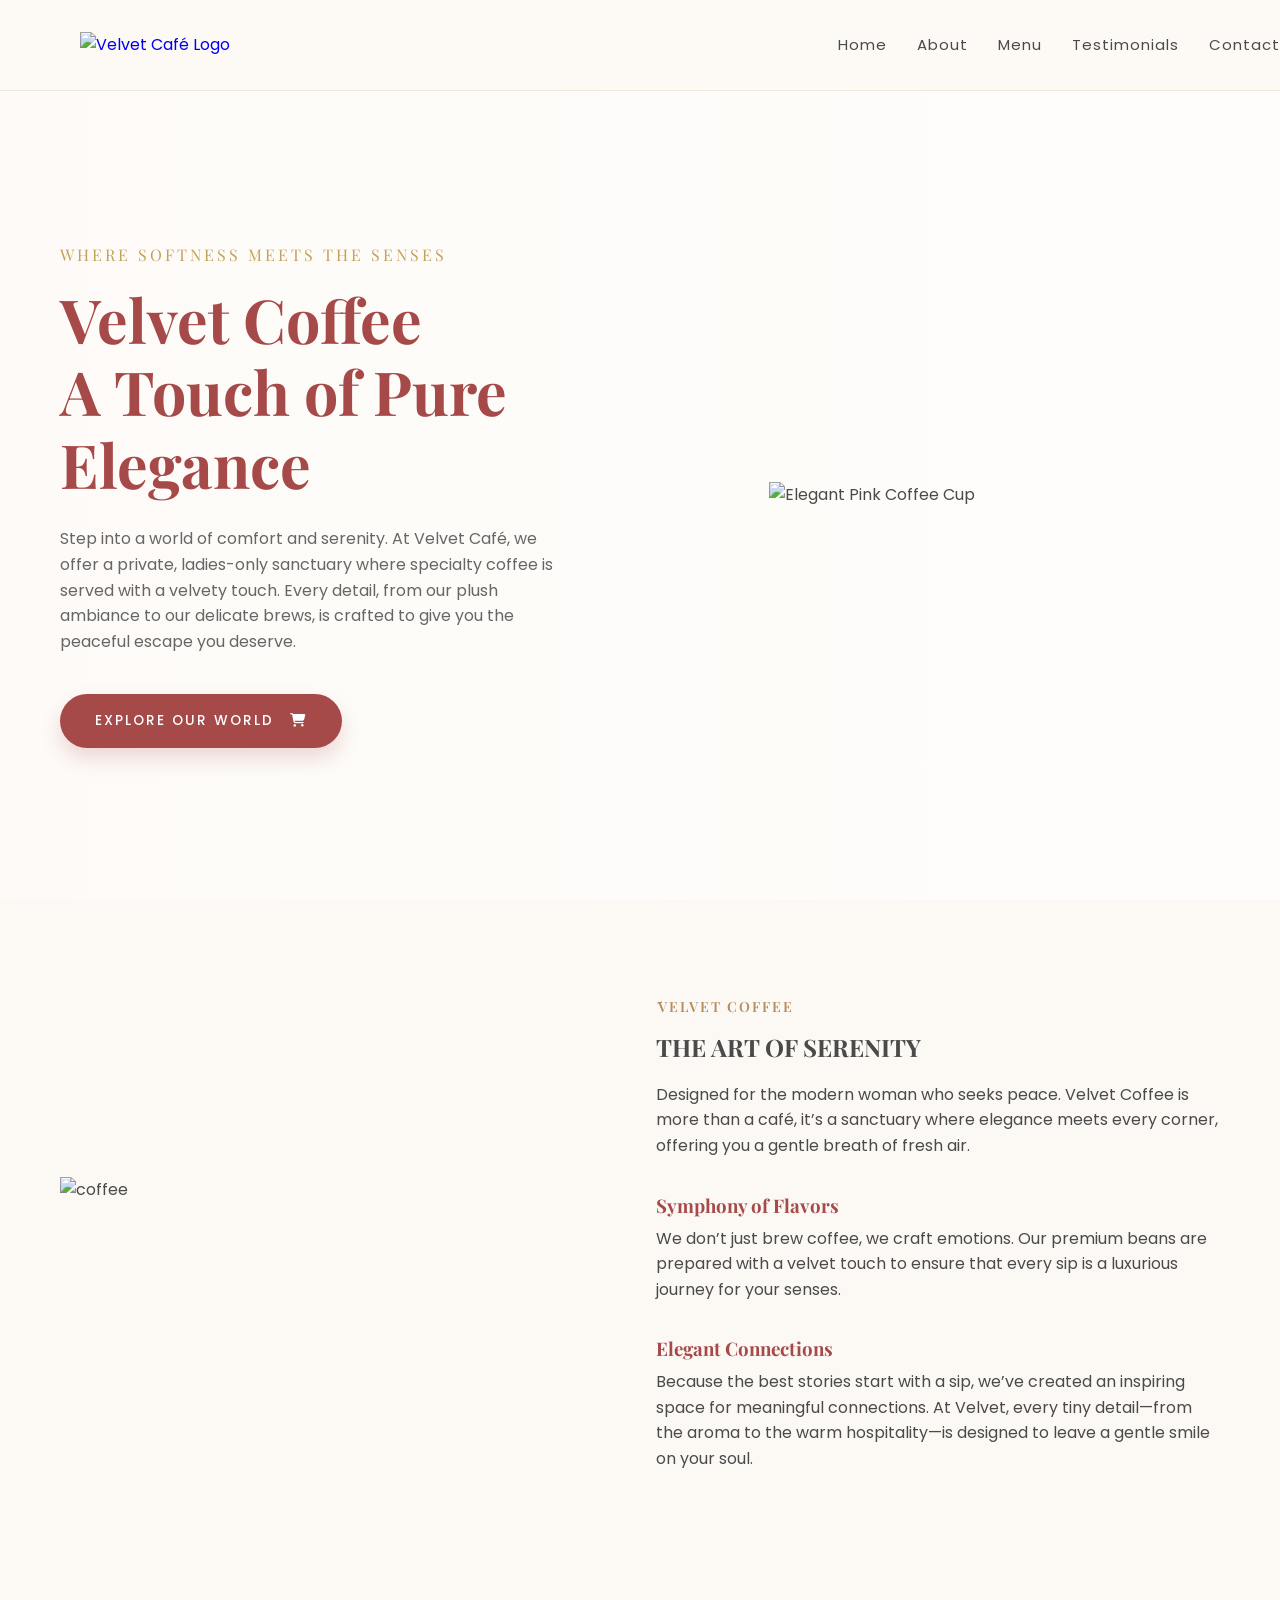
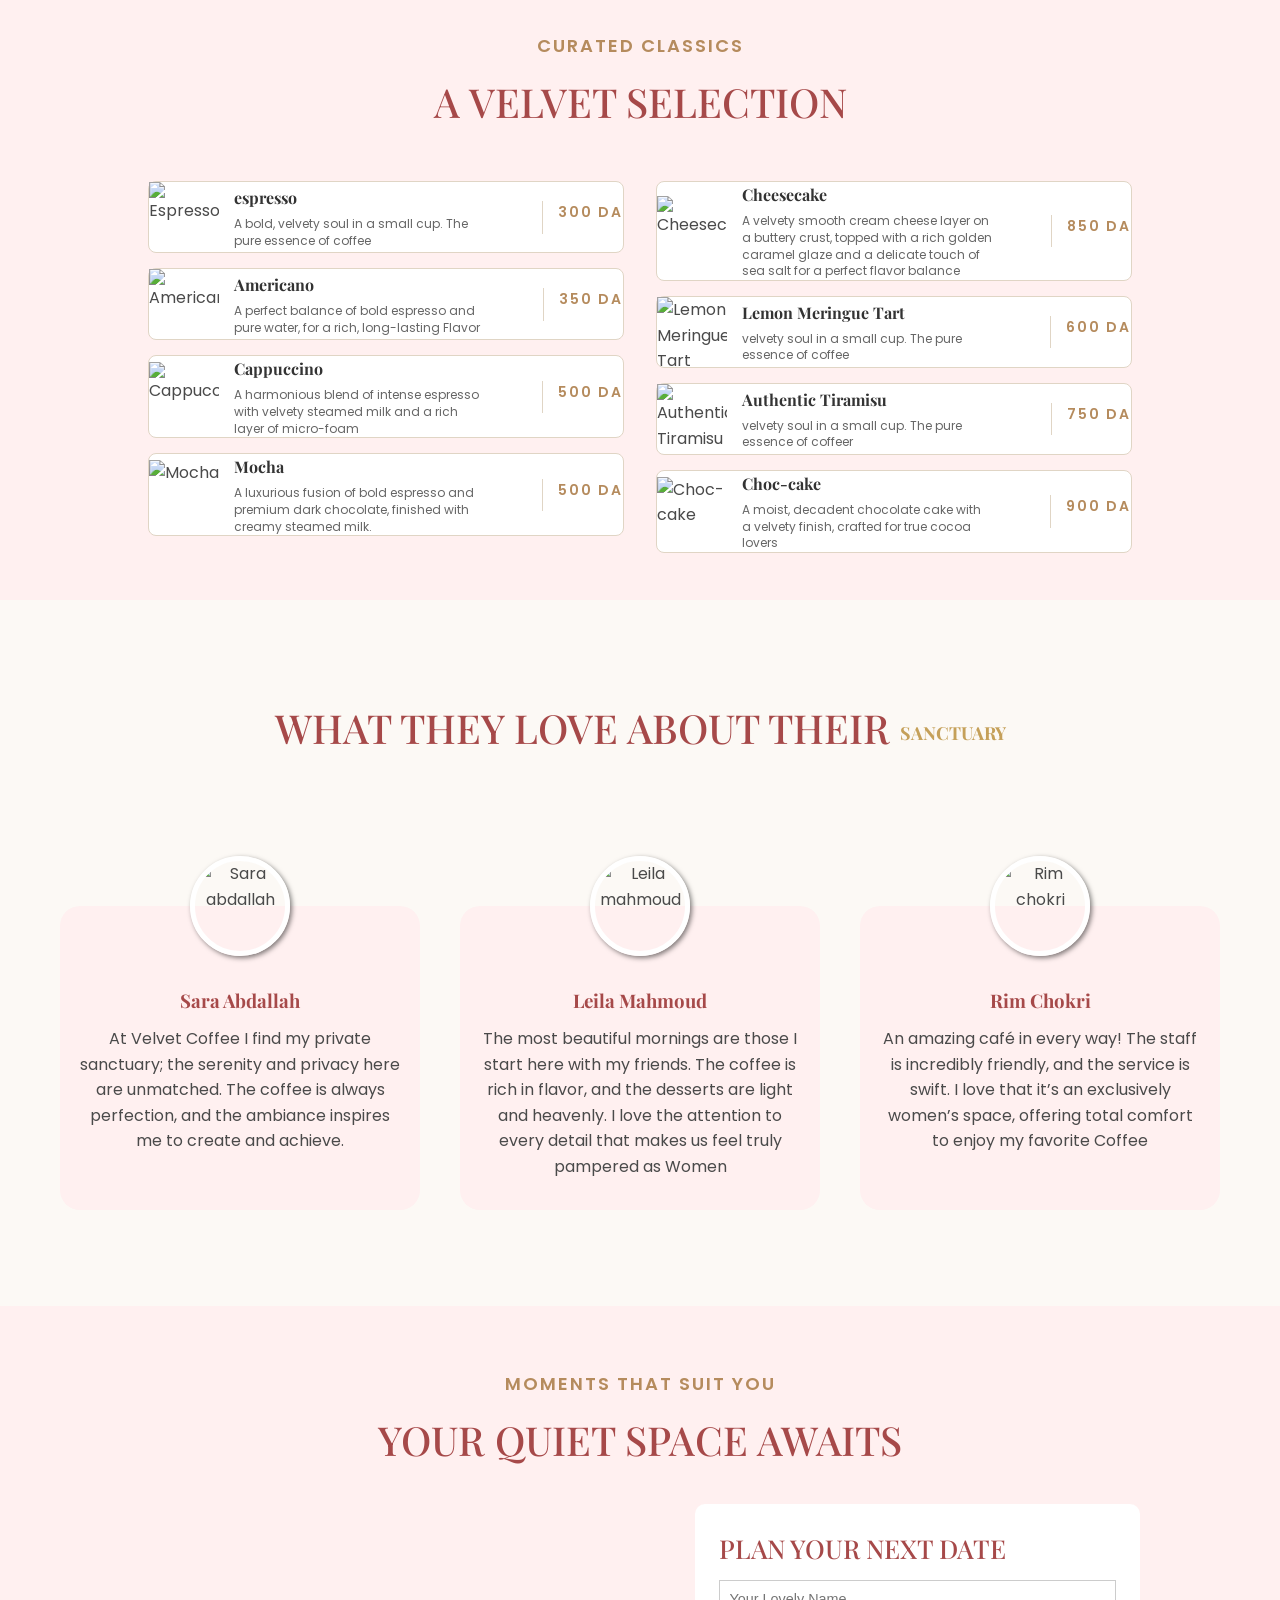
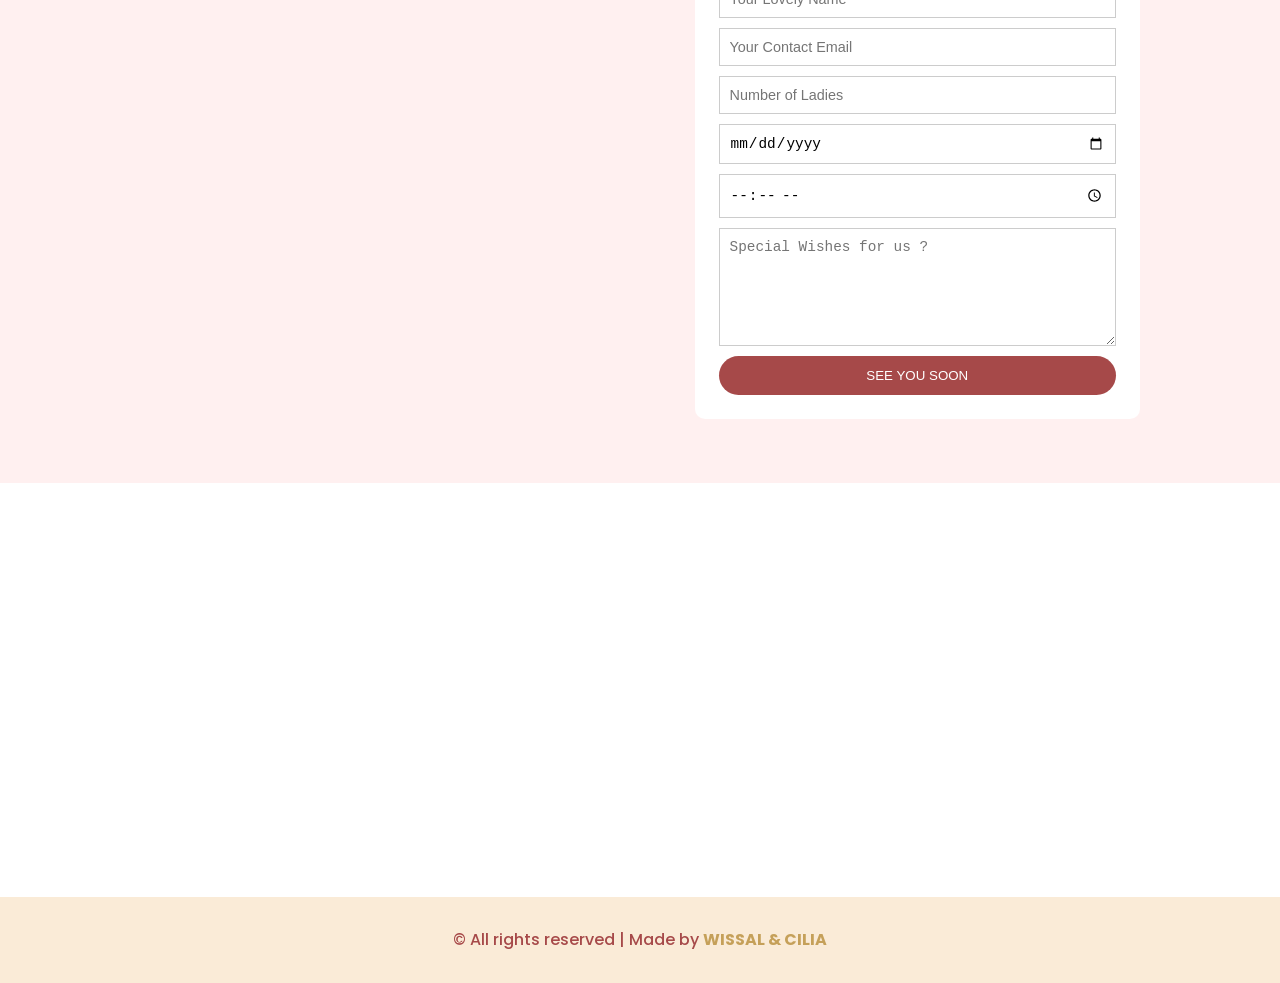
==== index.html @ 53d5529c "Add files via upload" ====
<!DOCTYPE html>
<html lang="en">
<head>
    <meta charset="UTF-8">
    <meta name="viewport" content="width=device-width, initial-scale=1.0">
    <title>Velvet Coffee | Elegant Women's Sanctuary</title>
    
    <link href="https://fonts.googleapis.com/css2?family=Playfair+Display:ital,wght@0,400..900;1,400..900&family=Poppins:wght@200;300;400;500&display=swap" rel="stylesheet">
    
    <link rel="stylesheet" href="style.css">
    <link rel="stylesheet" href="https://cdnjs.cloudflare.com/ajax/libs/font-awesome/6.5.1/css/all.min.css">
</head>
<body>

    <header id="header">
        <nav class="navbar">
            <a href="#home">
                <img src="./img-coffee/logooooo.png" alt="Velvet Café Logo" class="logo">
            </a>
            <ul>
                <li><a href="#home">Home</a></li>
                <li><a href="#about">About</a></li>
                <li><a href="#menu">Menu</a></li>
                <li><a href="#testimonials">Testimonials</a></li>
                <li><a href="#contact">Contact</a></li>
            </ul>
        </nav>
    </header>

    <main>
        <section id="home">
            <div class="container">
                <div class="home-content">
                    <div class="home-text">
                        <h3>Where Softness Meets the Senses</h3>
                        <h1>Velvet Coffee<br>A Touch of Pure Elegance</h1>
                        <p>
                           Step into a world of comfort and serenity. At Velvet Café, 
                           we offer a private, ladies-only sanctuary where specialty coffee 
                           is served with a velvety touch. Every detail, from our plush
                           ambiance to our delicate brews, is crafted to give you 
                           the peaceful escape you deserve.
                        </p>
                        <a href="#menu" class="btn">
                            Explore Our World <i class="fa-solid fa-cart-shopping"></i>
                        </a>
                    </div>
                    
                    <div class="home-image">
                        <img src="./img-coffee/pink_cup00000-removebg-preview.png" alt="Elegant Pink Coffee Cup">
                    </div>
                 </div>
            </div>
        </section>
        <!-- About start -->
         <section id="about">
            <div class="container">
                <div class="row">
    <img src="./img-coffee/About.png" alt="coffee"> <div class="about-content">
        <h2>
            <span class="text-primary">َVELVET Coffee</span> THE ART OF SERENITY 
        </h2>
        <p>Designed for the modern woman who seeks peace.
         Velvet Coffee is more than a café, it’s a sanctuary 
         where elegance meets every corner, offering you a 
         gentle breath of fresh air.
        </p>
        <div class="item">
            <h3>Symphony of Flavors </h3>
            <p>We don’t just brew coffee, we craft emotions.
                 Our premium beans are prepared with a velvet 
                 touch to ensure that every sip is a luxurious 
                 journey for your senses. </p>
        </div>
        <div class="item">
            <h3> Elegant Connections</h3>
            <p>Because the best stories start with a sip, we’ve 
                created an inspiring space for meaningful
                 connections. At Velvet, every tiny detail—from 
                 the aroma to the warm hospitality—is designed to 
                 leave a gentle smile on your soul. </p>
        </div>
    </div>
</div>
                </div>
            </div>
         </section>
        <!-- menu start -->
         <section id="menu">
            <div class="container">
                <div class="heading">
                    <span class="text-primary">Curated Classics</span>
                    <h2>A Velvet Selection</h2>
                </div>
                <div class="row">
                    <div class="col">
                        <!-- item 1 -->
                         <div class="item">
                            <img src="./img-coffee/espresso1.png" alt="Espresso">
                            <div class="details">
                                <h3>espresso</h3>
                                <p>A bold, velvety soul in a small cup. 
                                    The pure essence of coffee</p>
                            </div>
                            <div class="price">
                                <p class="text-primary"> 300 DA</p>
                         </div>
                    </div>
                    <div class="col"></div>
                    <!-- item 2 -->
                         <div class="item">
                            <img src="./img-coffee/Americano.png" alt="Americano">
                            <div class="details">
                                <h3>Americano</h3>
                                <p>A perfect balance of bold espresso and pure water,
                                     for a rich, long-lasting Flavor</p>
                            </div>
                            <div class="price">
                                <p class="text-primary"> 350 DA</p>
                         </div>
                    </div>
                    <!-- item 3 -->
                         <div class="item">
                            <img src="./img-coffee/Cappuccino1.png"alt="Cappuccino">
                            <div class="details">
                                <h3>Cappuccino</h3>
                                <p>A harmonious blend of intense espresso with velvety 
                                    steamed milk and a rich layer of micro-foam</p>
                            </div>
                            <div class="price">
                                <p class="text-primary"> 500 DA</p>
                         </div>
                    </div>
                    <!-- item 4 -->
                         <div class="item">
                            <img src="./img-coffee/Mocha.png"alt="Mocha">
                            <div class="details">
                                <h3>Mocha</h3>
                                <p>A luxurious fusion of bold espresso and premium dark chocolate,
                                     finished with creamy steamed milk.</p>
                            </div>
                            <div class="price">
                                <p class="text-primary"> 500 DA</p>
                         </div>
                    </div>
                </div>
                <div 
            <div class="col">
                 <!-- item 5 -->
                         <div class="item">
                            <img src="./img-coffee/Cheesecake.png"alt="Cheesecake">
                            <div class="details">
                                <h3>Cheesecake</h3>
                                <p>A velvety smooth cream cheese layer on a buttery crust, topped with a rich golden caramel glaze and a
                                 delicate touch of sea salt for a perfect flavor balance</p>
                            </div>
                            <div class="price">
                                <p class="text-primary"> 850 DA</p>
                         </div>
                    </div>
                     <!-- item 6 -->
                         <div class="item">
                            <img src="./img-coffee/tartlim.png"alt="Lemon Meringue Tart">
                            <div class="details">
                                <h3>Lemon Meringue Tart</h3>
                                <p> velvety soul in a small cup. 
                                    The pure essence of coffee</p>
                            </div>
                            <div class="price">
                                <p class="text-primary"> 600 DA</p>
                         </div>
                    </div>
                     <!-- item 7 -->
                         <div class="item">
                            <img src="./img-coffee/tiramissu.png"alt="Authentic Tiramisu">
                            <div class="details">
                                <h3>Authentic Tiramisu</h3>
                                <p> velvety soul in a small cup. 
                                    The pure essence of coffeer</p>
                            </div>
                            <div class="price">
                                <p class="text-primary"> 750 DA</p>
                         </div>
                    </div>
                     <!-- item 8 -->
                         <div class="item">
                            <img src="./img-coffee/Chococake.png"alt="Choc-cake">
                            <div class="details">
                                <h3>Choc-cake</h3>
                                <p>A moist, decadent chocolate cake with a velvety finish,
                                     crafted for true cocoa lovers</p>
                            </div>
                            <div class="price">
                                <p class="text-primary"> 900 DA</p>
                         </div>
                    </div>

         </section>
         <!-- menu end -->
          <!-- testimonials start -->
           <section id="testimonials">
            <div class="container">
                <div class="heading">
                    <h2>What They Love About Their <span class="gold-text">Sanctuary</span></h2>
                </div>
                <div class="row">
                    <div class="item">
                        <img src="./img-coffee/person1.png" alt="Sara abdallah ">
                        <h3>Sara Abdallah</h3>
                        <p>At Velvet Coffee I find my private sanctuary; 
                            the serenity and privacy here are unmatched. The coffee is always perfection, 
                            and the ambiance inspires me to create and achieve. </p>
                    </div>
                    <div class="item">
                        <img src="./img-coffee/person2.png" alt="Leila mahmoud ">
                        <h3>Leila Mahmoud</h3>
                        <p>The most beautiful mornings are those I start here with my friends.
                            The coffee is rich in flavor, and the desserts are light and heavenly.
                          I love the attention to every detail that makes us feel truly pampered as Women </p>
                            </div>
                            <div class="item">
                        <img src="./img-coffee/person3.png" alt="Rim chokri">
                        <h3>Rim Chokri</h3>
                        <p>An amazing café in every way! The staff is incredibly friendly, and the service is swift. I love that it’s an exclusively women’s space,
                         offering total comfort to enjoy my favorite Coffee </p>
                            </div>
                </div>
            </div>


           </section>
          <!-- testimonials end -->
        
          <!-- contact start -->
           <section id="contact">
            <div class="container">
                <div class="heading">
                    <span class="text-primary">Moments that suit you</span><!-- لحظات تليق بك -->
                    <h2>Your Quiet Space Awaits</h2><!-- مساحتك الهادئة بانتظارك -->
                </div>
                <div class="row">
                    <div class="map"><iframe src="https://www.google.com/maps/embed?pb=!1m18!1m12!1m3!1d13126.33852378198!2d3.2745022555807384!3d34.66519151575244!2m3!1f0!2f0!3f0!3m2!1i1024!2i768!4f13.1!3m3!1m2!1s0x1289cf004db61dcf%3A0x160d89573247bed9!2sBelkisse%20women&#39;s%20coffee!5e0!3m2!1sar!2sdz!4v1774488169724!5m2!1sar!2sdz" width="600" height="450" style="border:0;" allowfullscreen="" loading="lazy" referrerpolicy="no-referrer-when-downgrade"></iframe></div>
                    <div class="contact-content">
                        <h3>Plan Your Next Date</h3><!-- خططي لموعدك القادم -->
                        <form>
                            <input type="text" name="Your Lovely Name" id="Your Lovely Name" placeholder="Your Lovely Name">
                            <input type="gmail" name="Your Contact Email" id="Your Contact Email" placeholder="Your Contact Email">
                            <input type="number" name="Number of Ladies" id="Number of Ladies" placeholder="Number of Ladies">
                            <input type="date" name="Pick Your Perfect Day" id="Pick Your Perfect Day">
                            <input type="time" name="time" id="time">
                            <textarea name="message" id="message" placeholder="Special Wishes for us ?"rows="6 "></textarea>
                            <button type="submit" class="btn-sumbit">See You Soon</button>

                        </form>
                    </div>
                </div>
            </div>



           <!-- contact end -->
    </main>
     <!-- footer start-->
      <footer id="footer">
        <div class="footer-top">
            <div class="container">
                <div class="row">
                    <div class="col">
                        <h3>Our Peaceful Sanctuary</h3><!--ملاذنا الهادئ -->
                        <p>Designed for you, inspired by you. The ultimate cozy retreat for every lady</p>
                        <ul>
                            <li><i class="fa-solid fa-location-dot"></i> Adress: Djelfa Algeria</li>
                            <li><i class="fa-solid fa-envelope"></i> Email: VelvetCoffee@gmail.com</li>
                            <li><i class="fa-solid fa-phone"></i> Phone : 0665152514</li>
                        </ul>
                    </div>
                    <div class="col">
                        <h3>Velvet Guide </h3>
                        <ul>
                            <li><a href="#home">Home</a></li>
                            <li><a href="about">About us</a></li>
                            <li><a href="#menu">Menu</Menu></a></li>
                            <li><a href="#testimonials">Testimonials</a></li>
                            <li><a href="#contact">Contact</a></li>
                        </ul>
                    </div>
                    <div class="col">
                        <h3>Follow The Velvet</h3>
                        <ul>
                            <li><a href="#"><i class="fa-brands fa-facebook"></i> Facebook</a></li>
                            <li><a href="#"><i class="fa-brands fa-twitter"></i></i> Tweitter</a></li>
                            <li><a href="#"><i class="fa-brands fa-youtube"></i></i> Youtube</a></li>
                            <li><a href="#"><i class="fa-brands fa-instagram"></i></i> Instagram</a></li>
                            <li><a href="#"><i class="fa-brands fa-pinterest"></i> Pinterest</a></li>
                        </ul>
                    </div>
                </div>
            </div>
        </div>
        <div class="copyright">
            <p>&copy; All rights reserved | Made by <strong><a href="https://WISSALCILIA.com"target="_blank">
                WISSAL & CILIA</a></strong></p>
        </div>
      </footer>
       <!-- footer end -->

</body>
</html>
---- style.css ----
@import url('https://fonts.googleapis.com/css2?family=Playfair+Display:ital,wght@0,400..900;1,400..900&family=Poppins:wght@200;300;400;500&display=swap');

* {
    margin: 0;
    padding: 0;
    box-sizing: border-box;
}

:root {
    --primary-color: #a64949;    /* اللون القرميدي الناعم */
    --bg-light: #fdfaf6;         /* الخلفية الكريمية */
    --text-dark: #4a4a4a;        /* لون النص الرمادي الدافئ */
    --gold: #c5a059;             /* لون الخط السفلي الذهبي */
    --soft-white: #ffffff;
}

body {
    font-family: "Poppins", sans-serif;
    background-color: var(--bg-light);
    color: var(--text-dark);
    line-height: 1.6;
    overflow-x: hidden; /* لمنع أي تمرير عرضي غير مقصود */
}

h1, h2, h3 {
    font-family: "Playfair Display", serif;
    color: var(--primary-color);
}

ul {
    list-style: none;
}

a {
    text-decoration: none;
    transition: 0.3s ease;
}

.container {
    max-width: 1200px;
    margin: auto;
    padding:  0 20px;
}
.text-primary {
    
    color: #b58b5d !important; 
    font-size: 14px;
    font-weight: 600;
    text-transform: uppercase;
    letter-spacing: 2px;      
    display: block;            
    margin-bottom: 10px;
}
.heading {
text-align: center;
}
.heading span {
    font-size: 18px;
}
.heading h2{
    font-size: 40px;
    font-weight: 500;
    text-transform: uppercase;
}


.about-content h2 {
    color: #4a4a4a; 
}
/* --- Header Styles --- */
#header {
    position: fixed;
    top: 0;
    left: 0;
    background-color: rgba(253, 250, 246, 0.95);
    width: 100%;
    border-bottom: 1px solid rgba(197, 160, 89, 0.2);
    z-index: 1000;
}

#header .navbar {
    display: flex;
    justify-content: space-between;
    align-items: center;
    height: 90px;
}

#header .navbar .logo {
    width: 150px; 
    height: auto;
    margin-left: 80px;
}

#header .navbar ul {
    display: flex;
}

#header .navbar ul li a {
    color: var(--text-dark);
    font-size: 15px;
    margin-left: 30px;
    font-weight: 400;
    letter-spacing: 1px;
}

#header .navbar ul li a:hover {
    color: var(--primary-color);
}

/* --- Home Section Styles --- */
#home {
    min-height: 100vh;
    display: flex;
    align-items: center;
    padding-top: 90px; 
    background-image:
        linear-gradient(to right, rgba(253, 250, 246, 0.9), rgba(253, 250, 246, 0.4)),
       
        url('./img-coffee/pink_cup00000-removebg-preview.png'), 
        
        url('./img-coffee/wallpaper_coffee-removebg-preview.png'),
       
        url('./img-coffee/wallpaper_coffee-removebg-preview.png');
        background-position: 
        center,        
        left center,   
        right center,  
        center;        
    background-repeat: no-repeat; 
    
    background-size: 
        cover,         
        contain,       
        contain,         
        cover;          
}
/* --- Home Section Styles --- */
#home {
    min-height: 100vh;
    display: flex;
    align-items: center;
    padding-top: 90px;
    
    position: relative; 
    overflow: hidden; 
}
#home::before,
#home::after {
    content: '';
    position: absolute;
    width: 200px; 
    height: 100%; 
    background-size: contain;
    background-repeat: no-repeat;
    background-position: center;
    z-index: 1;  
    opacity: 0.6;
}


#home::before {
    left: -20px;  
    top: 0;
    background-image: url('./img-coffee/coffee-beans-left.png');
}


#home::after {
    right: -20px;
    top: 0;
    background-image: url('./img-coffee/coffee-beans-right.png');
}


.home-content {
    position: relative;
    z-index: 10; 
  
    display: grid;
    grid-template-columns: 1.2fr 0.8fr; 
    gap: 2rem;
    align-items: center;
}


.home-content {
    display: grid;
    grid-template-columns: 1.2fr 0.8fr; 
    gap: 2rem;
    align-items: center;
}

.home-text h3 {
    font-size: 1rem;
    font-weight: 400;
    letter-spacing: 3px;
    text-transform: uppercase;
    margin-bottom: 15px;
    color: var(--gold); 
}

.home-text h1 {
    font-size: 3.8rem;
    font-weight: 700;
    line-height: 1.2;
    margin-bottom: 25px;
}

.home-text p { 
     max-width: 500px;
    font-size: 1rem;
    margin-bottom: 40px;
    color: #666;
}


.home-content img {
    width: 100%;
    max-width: 450px;
    height: auto;
}

@keyframes float {
    0%, 100% { transform: translateY(0); }
    50% { transform: translateY(-15px); }
}

/* --- Button Style --- */
.btn {
    display: inline-block; 
    background-color: var(--primary-color);
    color: var(--soft-white);
    padding: 16px 35px;
    border-radius: 50px;
    font-size: 0.85rem;
    font-weight: 500;
    letter-spacing: 2px;
    text-transform: uppercase;
    box-shadow: 0 10px 20px rgba(166, 73, 73, 0.2);
}

.btn i {
    margin-left: 10px;
    transition: 0.3s;
}

.btn:hover {
    background-color: var(--gold);
    color: #fff;
    transform: translateY(-3px);
    box-shadow: 0 10px 20px rgba(197, 160, 89, 0.3);
}

.btn:hover i {
    transform: translateX(5px);
}

/* --- Responsiv  للهاتف ) --- */
@media (max-width: 768px) {
    .home-content {
        grid-template-columns: 1fr;
        text-align: center;
    }
    .home-text h1 { font-size: 2.5rem; }
    .home-text p { margin: 0 auto 30px; }
    #header .navbar ul { display: none; } 
    }
/*home end*/
/*about start*/
#about,
#menu ,
#testimonials,
#contact,
#footer .footer-top{
    background-color:#fcf9f5;
     padding: 6rem 0 ;
}

body{
    background-color: #ffffff;
}
#about .row{
    display: grid;
    grid-template-columns: repeat(2, 1fr);
    gap: 2rem;
    align-items: center;
}
#about .row img{
    width: 100%;
    height: auto;
    display: block;
    margin: 0 auto;
    transform: scale(1) translateY(-60px);
    transition: transform 0.3s ease;
}
#about .row .about-content h2{
    text-transform: uppercase;
    font-size: 24px;
    margin-bottom: 15px;
}
#about .row .about-content .item{
    margin: 2rem 0;
}
#about .row .about-content .item h3{
    margin-bottom: 5px ;
}
/*about end*/
/*Menu Start*/
#menu {
    background-color :#FFF0F0;/* #fffaf0;*/
    padding: 2rem 10%;
}

#menu .row{
    display: grid;
    grid-template-columns: repeat(2, 1fr);
    margin-top: 2rem;
    gap: 2rem;
    align-items: start;
}
#menu .row .col .item{
    display: flex;
    justify-content: flex-start;
    align-items: center;
    margin: 15px 0;
    border: 1px solid #e0d5c5;
    border-radius: 8px;
    background-color: #ffffff;
    transition: all 0.3s ease;
    
    
    
}
#menu .row .col .item:hover {
    border-color: #c5a992;
    transform: translateY(-3px);
    box-shadow: 0 4px 15px rgba(0,0,0,0.05);
    }
#menu .row .col .item img {
    width: 70px;
    height: 70px;
    object-fit: contain;
    margin-right: 15px;
}
#menu .row .col .item .details{
    margin-left: 0;
    flex-grow: 1;
}
#menu .row .col .item .details h3{
    font-size: 16px;
    font-weight: bold;
    margin-bottom: 5px;
    color: #333;
}
#menu .row .col .item .details p{
    font-size: 12px;
    line-height: 1.4;
    color: #666;
    max-width: 250px;
}
#menu .row .col .item  .price{
    border-left: 1px solid #e0d5c5;
    padding-left: 15px;
    margin-left: 10px;
    font-weight: bold;
    font-size: 15px;
    color: #b08d57;
    white-space: nowrap;
}

/*testimonials start*/
#testimonials .row{
    display: grid;
    grid-template-columns: repeat(3, 1fr);
    margin-top: 6rem;
    gap: 2.5rem;
}
.gold-text{
    color: #c5a059;
    font-size: 10em;
    font-weight: bold;
    text-transform: uppercase;
    display: inline-block;
    vertical-align: middle;
}
#testimonials .row .item {
    background-color:#FFF0F0;
    text-align: center;
    padding: 60px 20px 30px;
    border-radius: 20px;
    position: relative;
    margin-top: 50px;
    transition: 0.3s;
    
}
#testimonials .row .item img {
    width: 100px;
    height: 100px;
    object-fit: cover;
    border-radius: 50%;
    border: 5px solid  #fff ;
    position: absolute;
    top: -50px;
    left: 50%;
    transform: translateX(-50%);
    box-shadow: 2px 2px 5px rgba(0, 0, 0, 0.5);
}
#testimonials .row .item h3 {
    margin: 20px 0 10px;
}
#testimonials .row .item p{
   line-height: 1.6;
}

/*testimonials end*/
/*contact start*/
#contact {
    background-color:#FFF0F0;
    padding: 4rem 0;
}
#contact .row{
    display: grid;
    grid-template-columns: 1.2fr 1fr;
    gap: 20px;
    max-width: 1000px;
    margin: 2rem auto 0 auto;
}
#contact .row .contact-content{
    background-color: #fff;
    padding: 1.5rem;
    border-radius: 10px;
}
#contact .row .contact-content h3 {
    font-size: 26px;
    text-transform: uppercase;
    font-weight: 500;
}
#contact .row .contact-content form input,
#contact .row .contact-content form textarea {
    display: block;
    width: 100%;
    margin: 10px 0;
    padding: 10px;
    border: 1px solid #ccc;
    font-size: 0.9rem;
}
#contact .row .contact-content form .btn-sumbit {
    background-color: #a64949;
    width: 100%;
    color: #fff;
    padding: 12px;
    text-transform: uppercase;
    cursor: pointer;
    border: none;
    border-radius: 50px;
    transition: all 0.3s ease;
}
#contact .row .contact-content form .btn-sumbit:hover {
    background-color:var(--gold) ;
     color: #fff;
    transform: translateY(-3px);
    box-shadow: 0 10px 20px rgba(197, 160, 89, 0.3);
}
#contact .map iframe{
    width: 100%;
    height: 100%;
    min-height: 400px;
    border-radius: 10px;
}
    
/*contact end*/
/* footer start */
#footer .footer-top{
    background: url(./img-coffee/footer.png);
    color: #fff;
}
#footer .footer-top .row {
    display: grid;
    grid-template-columns: 2fr 1fr 1fr;
    gap: 3rem;
}
#footer .footer-top .row .col h3{
    color: #fff;
    margin-bottom: 15px;
}
#footer .footer-top .row .col p{
    width: 400px;
    line-height: 1.6;
}
#footer .footer-top .row .col ul li {
     margin: 10px 0;
}
#footer .footer-top .row .col ul li i{
    margin-right: 10px;
}
#footer .footer-top .row .col ul li a {
    color: #fff;
}
#footer .copyright{
    background-color: antiquewhite;
    padding: 30px 0;
    text-align: center;
    color: #a64949;
}
#footer .copyright p {
    font-weight: 500;
}
#footer .copyright p a {
    color: #c5a059;
    transition: all 0.3s ease;
}
#footer .copyright p a:hover {
    color: #4a4a4a;
}


/* footer end */
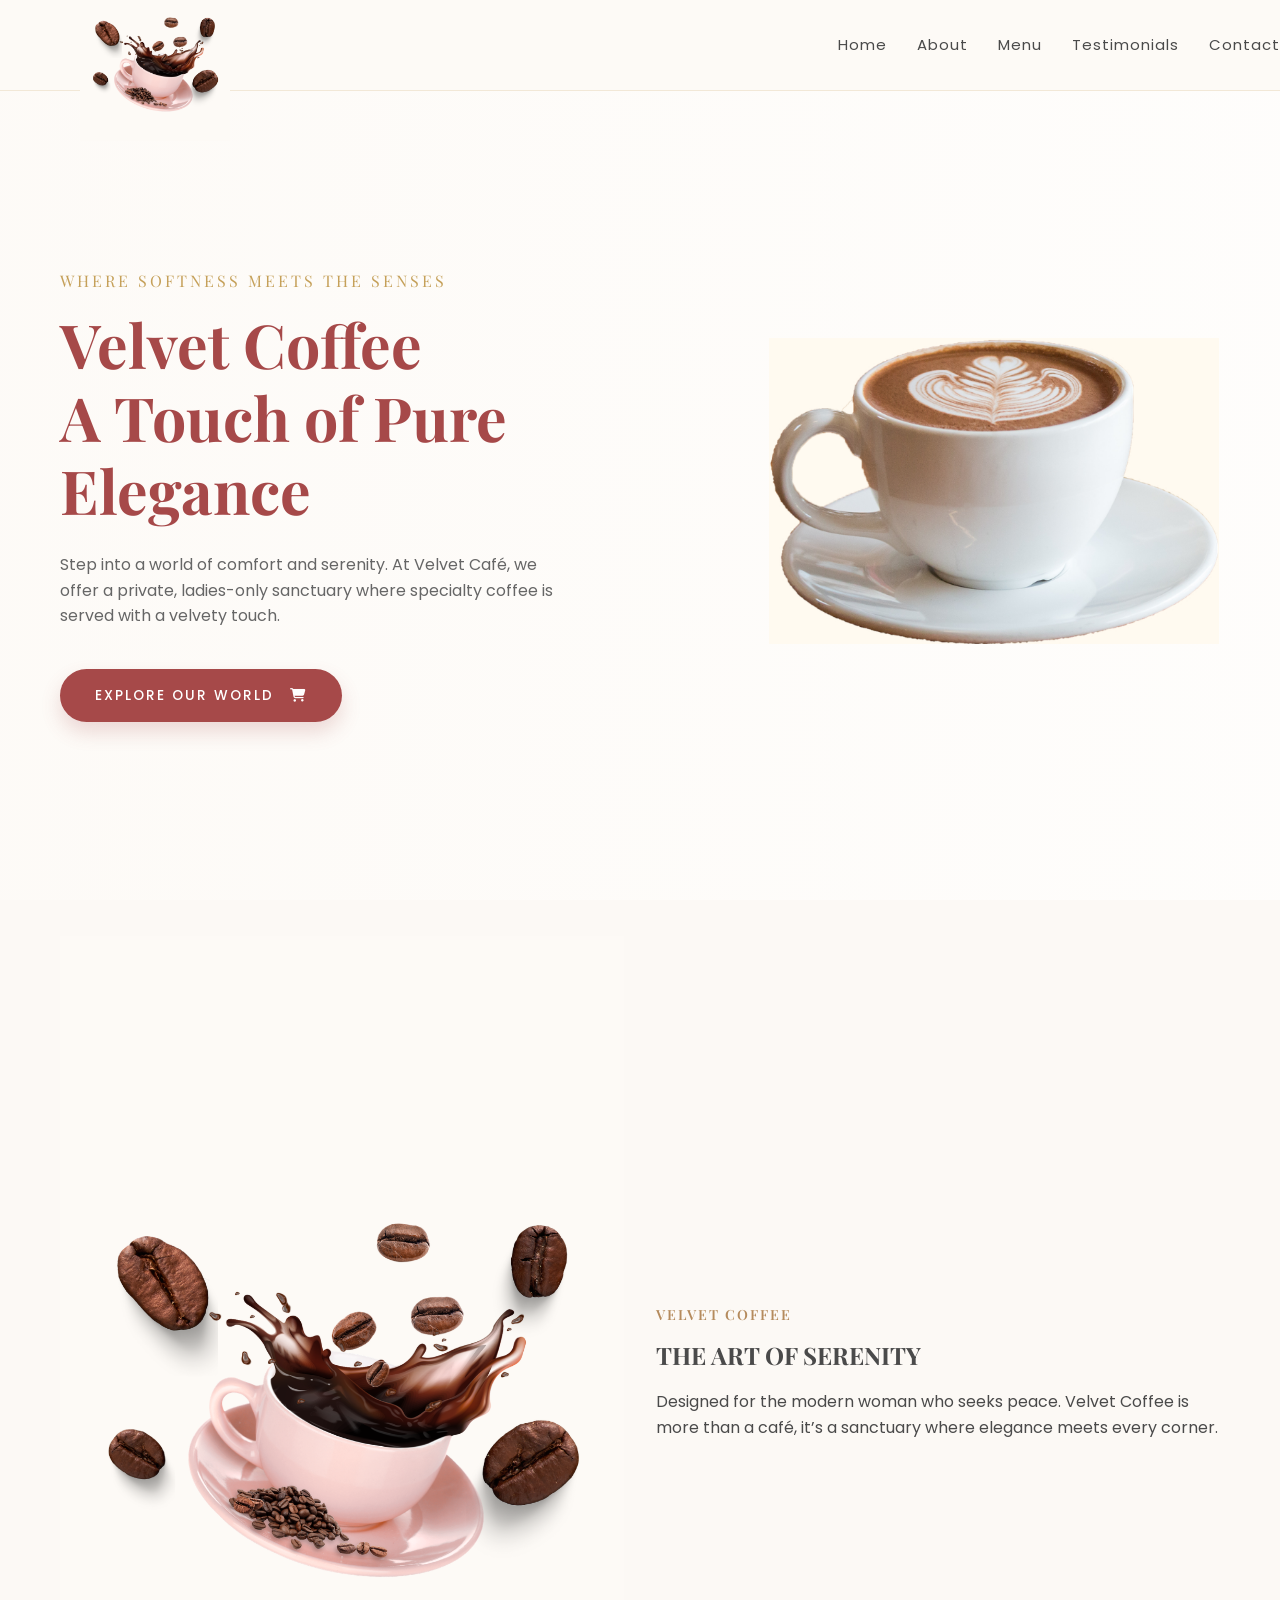
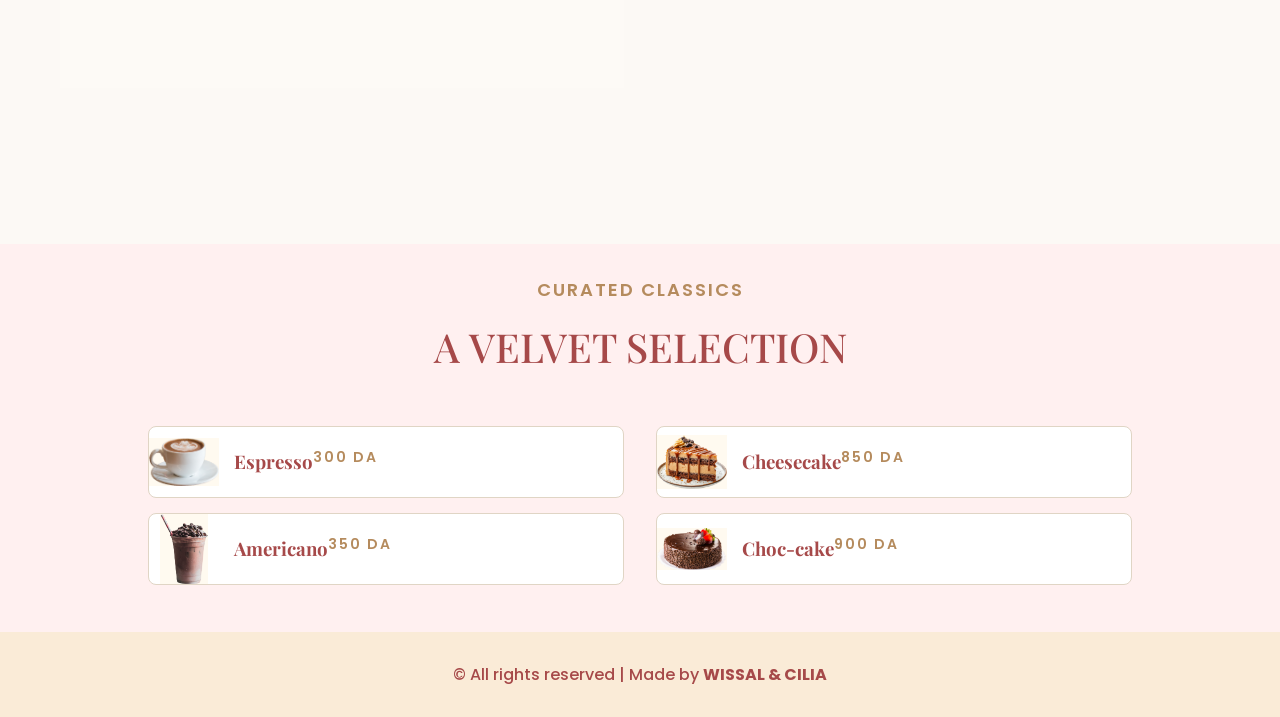
==== commit 8f5381ee: "Update index.html" ====
--- a/index.html
+++ b/index.html
@@ -15,7 +15,7 @@
     <header id="header">
         <nav class="navbar">
             <a href="#home">
-                <img src="./img-coffee/logooooo.png" alt="Velvet Café Logo" class="logo">
+                <img src="About.png" alt="Velvet Café Logo" class="logo">
             </a>
             <ul>
                 <li><a href="#home">Home</a></li>
@@ -34,58 +34,28 @@
                     <div class="home-text">
                         <h3>Where Softness Meets the Senses</h3>
                         <h1>Velvet Coffee<br>A Touch of Pure Elegance</h1>
-                        <p>
-                           Step into a world of comfort and serenity. At Velvet Café, 
-                           we offer a private, ladies-only sanctuary where specialty coffee 
-                           is served with a velvety touch. Every detail, from our plush
-                           ambiance to our delicate brews, is crafted to give you 
-                           the peaceful escape you deserve.
-                        </p>
-                        <a href="#menu" class="btn">
-                            Explore Our World <i class="fa-solid fa-cart-shopping"></i>
-                        </a>
+                        <p>Step into a world of comfort and serenity. At Velvet Café, we offer a private, ladies-only sanctuary where specialty coffee is served with a velvety touch.</p>
+                        <a href="#menu" class="btn">Explore Our World <i class="fa-solid fa-cart-shopping"></i></a>
                     </div>
-                    
                     <div class="home-image">
-                        <img src="./img-coffee/pink_cup00000-removebg-preview.png" alt="Elegant Pink Coffee Cup">
+                        <img src="espresso1.png" alt="Elegant Pink Coffee Cup">
                     </div>
                  </div>
             </div>
         </section>
-        <!-- About start -->
+
          <section id="about">
             <div class="container">
                 <div class="row">
-    <img src="./img-coffee/About.png" alt="coffee"> <div class="about-content">
-        <h2>
-            <span class="text-primary">َVELVET Coffee</span> THE ART OF SERENITY 
-        </h2>
-        <p>Designed for the modern woman who seeks peace.
-         Velvet Coffee is more than a café, it’s a sanctuary 
-         where elegance meets every corner, offering you a 
-         gentle breath of fresh air.
-        </p>
-        <div class="item">
-            <h3>Symphony of Flavors </h3>
-            <p>We don’t just brew coffee, we craft emotions.
-                 Our premium beans are prepared with a velvet 
-                 touch to ensure that every sip is a luxurious 
-                 journey for your senses. </p>
-        </div>
-        <div class="item">
-            <h3> Elegant Connections</h3>
-            <p>Because the best stories start with a sip, we’ve 
-                created an inspiring space for meaningful
-                 connections. At Velvet, every tiny detail—from 
-                 the aroma to the warm hospitality—is designed to 
-                 leave a gentle smile on your soul. </p>
-        </div>
-    </div>
-</div>
+                    <img src="About.png" alt="coffee"> 
+                    <div class="about-content">
+                        <h2><span class="text-primary">VELVET Coffee</span> THE ART OF SERENITY</h2>
+                        <p>Designed for the modern woman who seeks peace. Velvet Coffee is more than a café, it’s a sanctuary where elegance meets every corner.</p>
+                    </div>
                 </div>
             </div>
          </section>
-        <!-- menu start -->
+
          <section id="menu">
             <div class="container">
                 <div class="heading">
@@ -94,215 +64,39 @@
                 </div>
                 <div class="row">
                     <div class="col">
-                        <!-- item 1 -->
                          <div class="item">
-                            <img src="./img-coffee/espresso1.png" alt="Espresso">
-                            <div class="details">
-                                <h3>espresso</h3>
-                                <p>A bold, velvety soul in a small cup. 
-                                    The pure essence of coffee</p>
-                            </div>
-                            <div class="price">
-                                <p class="text-primary"> 300 DA</p>
-                         </div>
+                            <img src="espresso1.png" alt="espresso">
+                            <h3>Espresso</h3>
+                            <p class="text-primary">300 DA</p>
+                        </div>
+                         <div class="item">
+                            <img src="Americano.png" alt="Americano">
+                            <h3>Americano</h3>
+                            <p class="text-primary">350 DA</p>
+                        </div>
                     </div>
-                    <div class="col"></div>
-                    <!-- item 2 -->
+                    <div class="col">
                          <div class="item">
-                            <img src="./img-coffee/Americano.png" alt="Americano">
-                            <div class="details">
-                                <h3>Americano</h3>
-                                <p>A perfect balance of bold espresso and pure water,
-                                     for a rich, long-lasting Flavor</p>
-                            </div>
-                            <div class="price">
-                                <p class="text-primary"> 350 DA</p>
-                         </div>
-                    </div>
-                    <!-- item 3 -->
+                            <img src="Cheesecake.png" alt="Cheesecake">
+                            <h3>Cheesecake</h3>
+                            <p class="text-primary">850 DA</p>
+                        </div>
                          <div class="item">
-                            <img src="./img-coffee/Cappuccino1.png"alt="Cappuccino">
-                            <div class="details">
-                                <h3>Cappuccino</h3>
-                                <p>A harmonious blend of intense espresso with velvety 
-                                    steamed milk and a rich layer of micro-foam</p>
-                            </div>
-                            <div class="price">
-                                <p class="text-primary"> 500 DA</p>
-                         </div>
-                    </div>
-                    <!-- item 4 -->
-                         <div class="item">
-                            <img src="./img-coffee/Mocha.png"alt="Mocha">
-                            <div class="details">
-                                <h3>Mocha</h3>
-                                <p>A luxurious fusion of bold espresso and premium dark chocolate,
-                                     finished with creamy steamed milk.</p>
-                            </div>
-                            <div class="price">
-                                <p class="text-primary"> 500 DA</p>
-                         </div>
-                    </div>
-                </div>
-                <div 
-            <div class="col">
-                 <!-- item 5 -->
-                         <div class="item">
-                            <img src="./img-coffee/Cheesecake.png"alt="Cheesecake">
-                            <div class="details">
-                                <h3>Cheesecake</h3>
-                                <p>A velvety smooth cream cheese layer on a buttery crust, topped with a rich golden caramel glaze and a
-                                 delicate touch of sea salt for a perfect flavor balance</p>
-                            </div>
-                            <div class="price">
-                                <p class="text-primary"> 850 DA</p>
-                         </div>
-                    </div>
-                     <!-- item 6 -->
-                         <div class="item">
-                            <img src="./img-coffee/tartlim.png"alt="Lemon Meringue Tart">
-                            <div class="details">
-                                <h3>Lemon Meringue Tart</h3>
-                                <p> velvety soul in a small cup. 
-                                    The pure essence of coffee</p>
-                            </div>
-                            <div class="price">
-                                <p class="text-primary"> 600 DA</p>
-                         </div>
-                    </div>
-                     <!-- item 7 -->
-                         <div class="item">
-                            <img src="./img-coffee/tiramissu.png"alt="Authentic Tiramisu">
-                            <div class="details">
-                                <h3>Authentic Tiramisu</h3>
-                                <p> velvety soul in a small cup. 
-                                    The pure essence of coffeer</p>
-                            </div>
-                            <div class="price">
-                                <p class="text-primary"> 750 DA</p>
-                         </div>
-                    </div>
-                     <!-- item 8 -->
-                         <div class="item">
-                            <img src="./img-coffee/Chococake.png"alt="Choc-cake">
-                            <div class="details">
-                                <h3>Choc-cake</h3>
-                                <p>A moist, decadent chocolate cake with a velvety finish,
-                                     crafted for true cocoa lovers</p>
-                            </div>
-                            <div class="price">
-                                <p class="text-primary"> 900 DA</p>
-                         </div>
-                    </div>
-
-         </section>
-         <!-- menu end -->
-          <!-- testimonials start -->
-           <section id="testimonials">
-            <div class="container">
-                <div class="heading">
-                    <h2>What They Love About Their <span class="gold-text">Sanctuary</span></h2>
-                </div>
-                <div class="row">
-                    <div class="item">
-                        <img src="./img-coffee/person1.png" alt="Sara abdallah ">
-                        <h3>Sara Abdallah</h3>
-                        <p>At Velvet Coffee I find my private sanctuary; 
-                            the serenity and privacy here are unmatched. The coffee is always perfection, 
-                            and the ambiance inspires me to create and achieve. </p>
-                    </div>
-                    <div class="item">
-                        <img src="./img-coffee/person2.png" alt="Leila mahmoud ">
-                        <h3>Leila Mahmoud</h3>
-                        <p>The most beautiful mornings are those I start here with my friends.
-                            The coffee is rich in flavor, and the desserts are light and heavenly.
-                          I love the attention to every detail that makes us feel truly pampered as Women </p>
-                            </div>
-                            <div class="item">
-                        <img src="./img-coffee/person3.png" alt="Rim chokri">
-                        <h3>Rim Chokri</h3>
-                        <p>An amazing café in every way! The staff is incredibly friendly, and the service is swift. I love that it’s an exclusively women’s space,
-                         offering total comfort to enjoy my favorite Coffee </p>
-                            </div>
-                </div>
-            </div>
-
-
-           </section>
-          <!-- testimonials end -->
-        
-          <!-- contact start -->
-           <section id="contact">
-            <div class="container">
-                <div class="heading">
-                    <span class="text-primary">Moments that suit you</span><!-- لحظات تليق بك -->
-                    <h2>Your Quiet Space Awaits</h2><!-- مساحتك الهادئة بانتظارك -->
-                </div>
-                <div class="row">
-                    <div class="map"><iframe src="https://www.google.com/maps/embed?pb=!1m18!1m12!1m3!1d13126.33852378198!2d3.2745022555807384!3d34.66519151575244!2m3!1f0!2f0!3f0!3m2!1i1024!2i768!4f13.1!3m3!1m2!1s0x1289cf004db61dcf%3A0x160d89573247bed9!2sBelkisse%20women&#39;s%20coffee!5e0!3m2!1sar!2sdz!4v1774488169724!5m2!1sar!2sdz" width="600" height="450" style="border:0;" allowfullscreen="" loading="lazy" referrerpolicy="no-referrer-when-downgrade"></iframe></div>
-                    <div class="contact-content">
-                        <h3>Plan Your Next Date</h3><!-- خططي لموعدك القادم -->
-                        <form>
-                            <input type="text" name="Your Lovely Name" id="Your Lovely Name" placeholder="Your Lovely Name">
-                            <input type="gmail" name="Your Contact Email" id="Your Contact Email" placeholder="Your Contact Email">
-                            <input type="number" name="Number of Ladies" id="Number of Ladies" placeholder="Number of Ladies">
-                            <input type="date" name="Pick Your Perfect Day" id="Pick Your Perfect Day">
-                            <input type="time" name="time" id="time">
-                            <textarea name="message" id="message" placeholder="Special Wishes for us ?"rows="6 "></textarea>
-                            <button type="submit" class="btn-sumbit">See You Soon</button>
-
-                        </form>
+                            <img src="Chococake.png" alt="Choc-cake">
+                            <h3>Choc-cake</h3>
+                            <p class="text-primary">900 DA</p>
+                        </div>
                     </div>
                 </div>
             </div>
+         </section>
+    </main>
 
-
-
-           <!-- contact end -->
-    </main>
-     <!-- footer start-->
-      <footer id="footer">
-        <div class="footer-top">
-            <div class="container">
-                <div class="row">
-                    <div class="col">
-                        <h3>Our Peaceful Sanctuary</h3><!--ملاذنا الهادئ -->
-                        <p>Designed for you, inspired by you. The ultimate cozy retreat for every lady</p>
-                        <ul>
-                            <li><i class="fa-solid fa-location-dot"></i> Adress: Djelfa Algeria</li>
-                            <li><i class="fa-solid fa-envelope"></i> Email: VelvetCoffee@gmail.com</li>
-                            <li><i class="fa-solid fa-phone"></i> Phone : 0665152514</li>
-                        </ul>
-                    </div>
-                    <div class="col">
-                        <h3>Velvet Guide </h3>
-                        <ul>
-                            <li><a href="#home">Home</a></li>
-                            <li><a href="about">About us</a></li>
-                            <li><a href="#menu">Menu</Menu></a></li>
-                            <li><a href="#testimonials">Testimonials</a></li>
-                            <li><a href="#contact">Contact</a></li>
-                        </ul>
-                    </div>
-                    <div class="col">
-                        <h3>Follow The Velvet</h3>
-                        <ul>
-                            <li><a href="#"><i class="fa-brands fa-facebook"></i> Facebook</a></li>
-                            <li><a href="#"><i class="fa-brands fa-twitter"></i></i> Tweitter</a></li>
-                            <li><a href="#"><i class="fa-brands fa-youtube"></i></i> Youtube</a></li>
-                            <li><a href="#"><i class="fa-brands fa-instagram"></i></i> Instagram</a></li>
-                            <li><a href="#"><i class="fa-brands fa-pinterest"></i> Pinterest</a></li>
-                        </ul>
-                    </div>
-                </div>
-            </div>
+    <footer id="footer">
+        <div class="copyright">
+            <p>© All rights reserved | Made by <strong>WISSAL & CILIA</strong></p>
         </div>
-        <div class="copyright">
-            <p>&copy; All rights reserved | Made by <strong><a href="https://WISSALCILIA.com"target="_blank">
-                WISSAL & CILIA</a></strong></p>
-        </div>
-      </footer>
-       <!-- footer end -->
+    </footer>
 
 </body>
-</html>+</html>
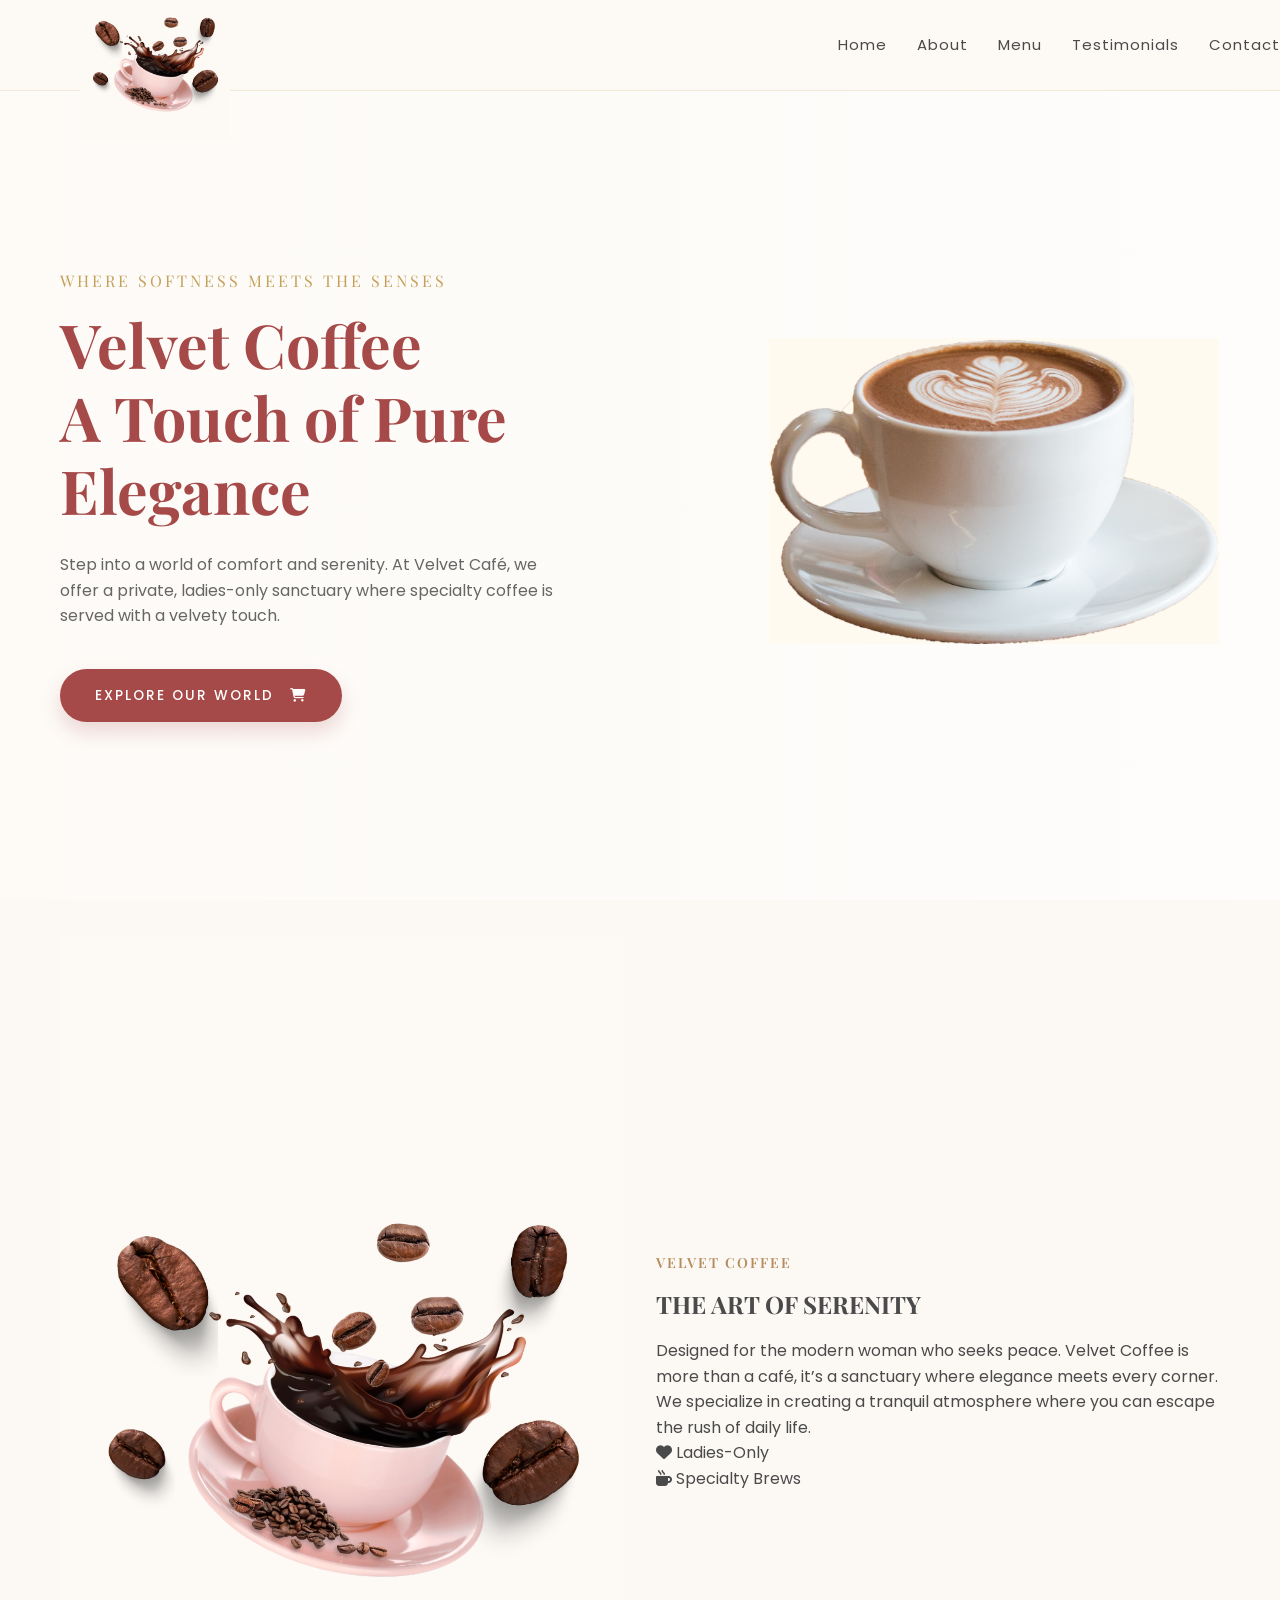
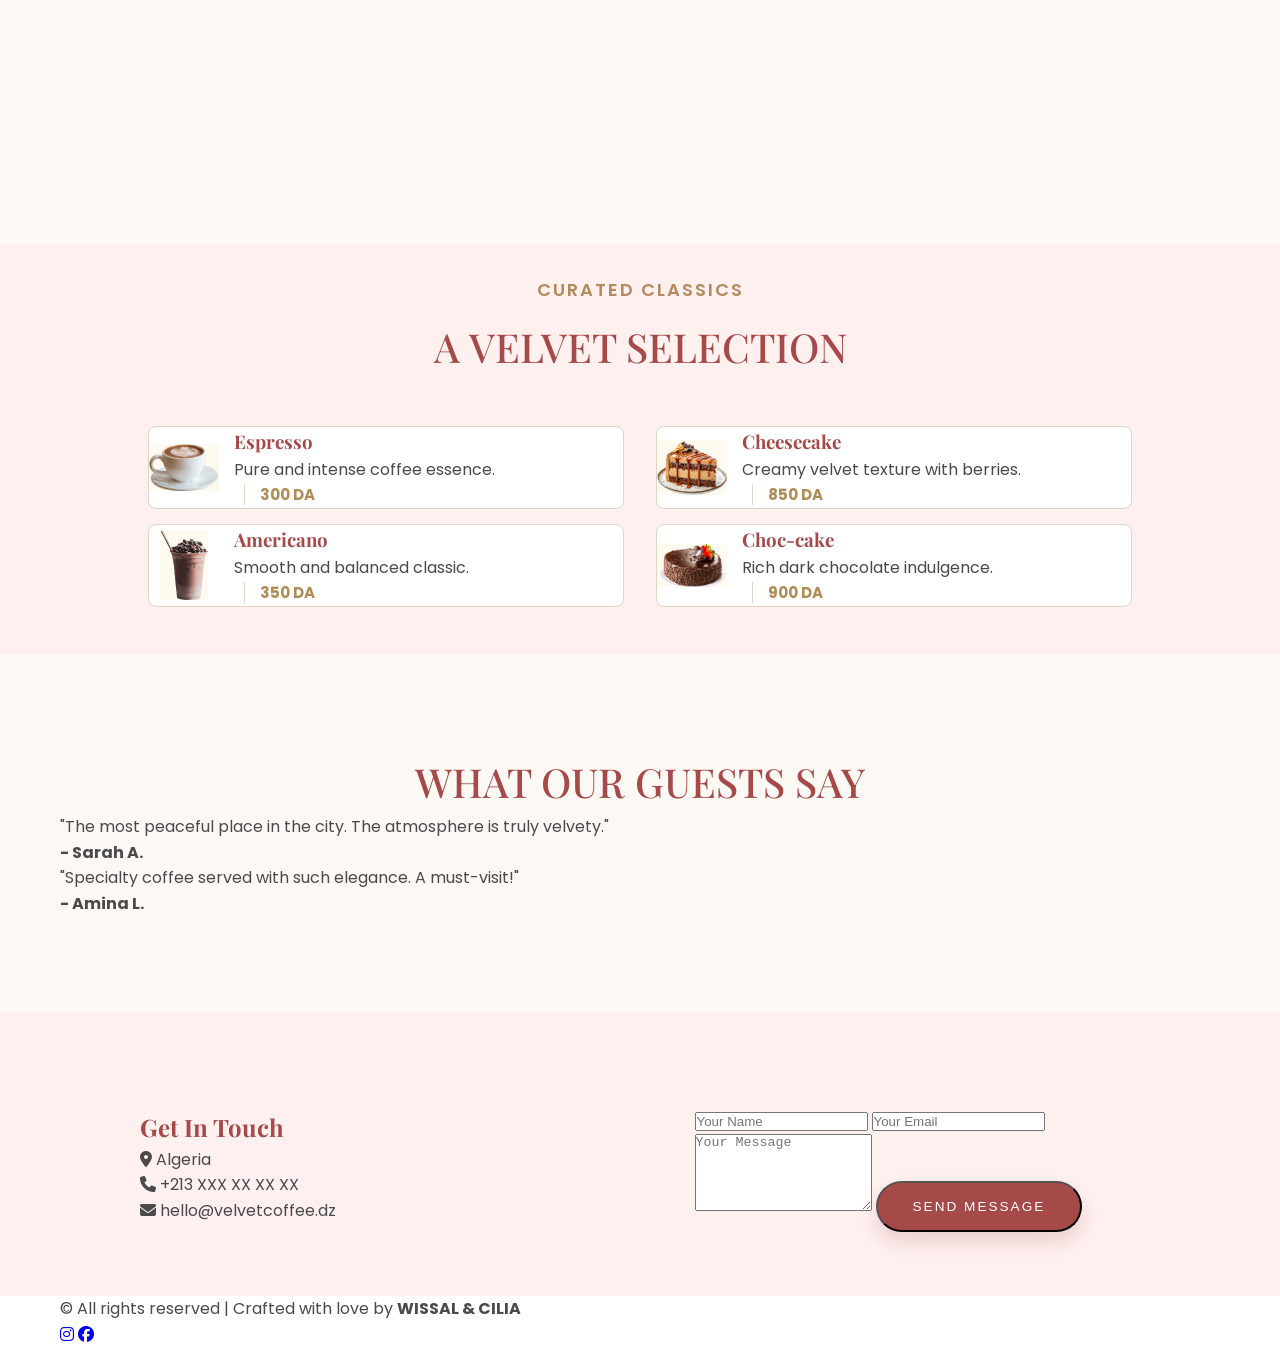
==== commit 6ff72c7d: "Update index.html" ====
--- a/index.html
+++ b/index.html
@@ -1,3 +1,4 @@
+
 <!DOCTYPE html>
 <html lang="en">
 <head>
@@ -44,19 +45,25 @@
             </div>
         </section>
 
-         <section id="about">
+        <section id="about">
             <div class="container">
                 <div class="row">
-                    <img src="About.png" alt="coffee"> 
+                    <div class="about-image">
+                        <img src="About.png" alt="Velvet Sanctuary">
+                    </div>
                     <div class="about-content">
                         <h2><span class="text-primary">VELVET Coffee</span> THE ART OF SERENITY</h2>
-                        <p>Designed for the modern woman who seeks peace. Velvet Coffee is more than a café, it’s a sanctuary where elegance meets every corner.</p>
+                        <p>Designed for the modern woman who seeks peace. Velvet Coffee is more than a café, it’s a sanctuary where elegance meets every corner. We specialize in creating a tranquil atmosphere where you can escape the rush of daily life.</p>
+                        <div class="about-features">
+                            <div class="feature"><i class="fa-solid fa-heart"></i> Ladies-Only</div>
+                            <div class="feature"><i class="fa-solid fa-mug-hot"></i> Specialty Brews</div>
+                        </div>
                     </div>
                 </div>
             </div>
-         </section>
+        </section>
 
-         <section id="menu">
+        <section id="menu">
             <div class="container">
                 <div class="heading">
                     <span class="text-primary">Curated Classics</span>
@@ -64,37 +71,94 @@
                 </div>
                 <div class="row">
                     <div class="col">
-                         <div class="item">
-                            <img src="espresso1.png" alt="espresso">
-                            <h3>Espresso</h3>
-                            <p class="text-primary">300 DA</p>
+                        <div class="item">
+                            <img src="espresso1.png" alt="Espresso">
+                            <div class="item-info">
+                                <h3>Espresso</h3>
+                                <p>Pure and intense coffee essence.</p>
+                                <span class="price">300 DA</span>
+                            </div>
                         </div>
-                         <div class="item">
+                        <div class="item">
                             <img src="Americano.png" alt="Americano">
-                            <h3>Americano</h3>
-                            <p class="text-primary">350 DA</p>
+                            <div class="item-info">
+                                <h3>Americano</h3>
+                                <p>Smooth and balanced classic.</p>
+                                <span class="price">350 DA</span>
+                            </div>
                         </div>
                     </div>
                     <div class="col">
-                         <div class="item">
+                        <div class="item">
                             <img src="Cheesecake.png" alt="Cheesecake">
-                            <h3>Cheesecake</h3>
-                            <p class="text-primary">850 DA</p>
+                            <div class="item-info">
+                                <h3>Cheesecake</h3>
+                                <p>Creamy velvet texture with berries.</p>
+                                <span class="price">850 DA</span>
+                            </div>
                         </div>
-                         <div class="item">
+                        <div class="item">
                             <img src="Chococake.png" alt="Choc-cake">
-                            <h3>Choc-cake</h3>
-                            <p class="text-primary">900 DA</p>
+                            <div class="item-info">
+                                <h3>Choc-cake</h3>
+                                <p>Rich dark chocolate indulgence.</p>
+                                <span class="price">900 DA</span>
+                            </div>
                         </div>
                     </div>
                 </div>
             </div>
-         </section>
+        </section>
+
+        <section id="testimonials">
+            <div class="container">
+                <div class="heading">
+                    <h2>What Our Guests Say</h2>
+                </div>
+                <div class="testimonial-grid">
+                    <div class="card">
+                        <p>"The most peaceful place in the city. The atmosphere is truly velvety."</p>
+                        <h4>- Sarah A.</h4>
+                    </div>
+                    <div class="card">
+                        <p>"Specialty coffee served with such elegance. A must-visit!"</p>
+                        <h4>- Amina L.</h4>
+                    </div>
+                </div>
+            </div>
+        </section>
+
+        <section id="contact">
+            <div class="container">
+                <div class="row">
+                    <div class="contact-info">
+                        <h2>Get In Touch</h2>
+                        <p><i class="fa-solid fa-location-dot"></i> Algeria</p>
+                        <p><i class="fa-solid fa-phone"></i> +213 XXX XX XX XX</p>
+                        <p><i class="fa-solid fa-envelope"></i> hello@velvetcoffee.dz</p>
+                    </div>
+                    <div class="contact-form">
+                        <form>
+                            <input type="text" placeholder="Your Name" required>
+                            <input type="email" placeholder="Your Email" required>
+                            <textarea placeholder="Your Message" rows="5"></textarea>
+                            <button type="submit" class="btn">Send Message</button>
+                        </form>
+                    </div>
+                </div>
+            </div>
+        </section>
     </main>
 
     <footer id="footer">
-        <div class="copyright">
-            <p>© All rights reserved | Made by <strong>WISSAL & CILIA</strong></p>
+        <div class="container">
+            <div class="footer-content">
+                <p>© All rights reserved | Crafted with love by <strong>WISSAL & CILIA</strong></p>
+                <div class="socials">
+                    <a href="#"><i class="fa-brands fa-instagram"></i></a>
+                    <a href="#"><i class="fa-brands fa-facebook"></i></a>
+                </div>
+            </div>
         </div>
     </footer>
 
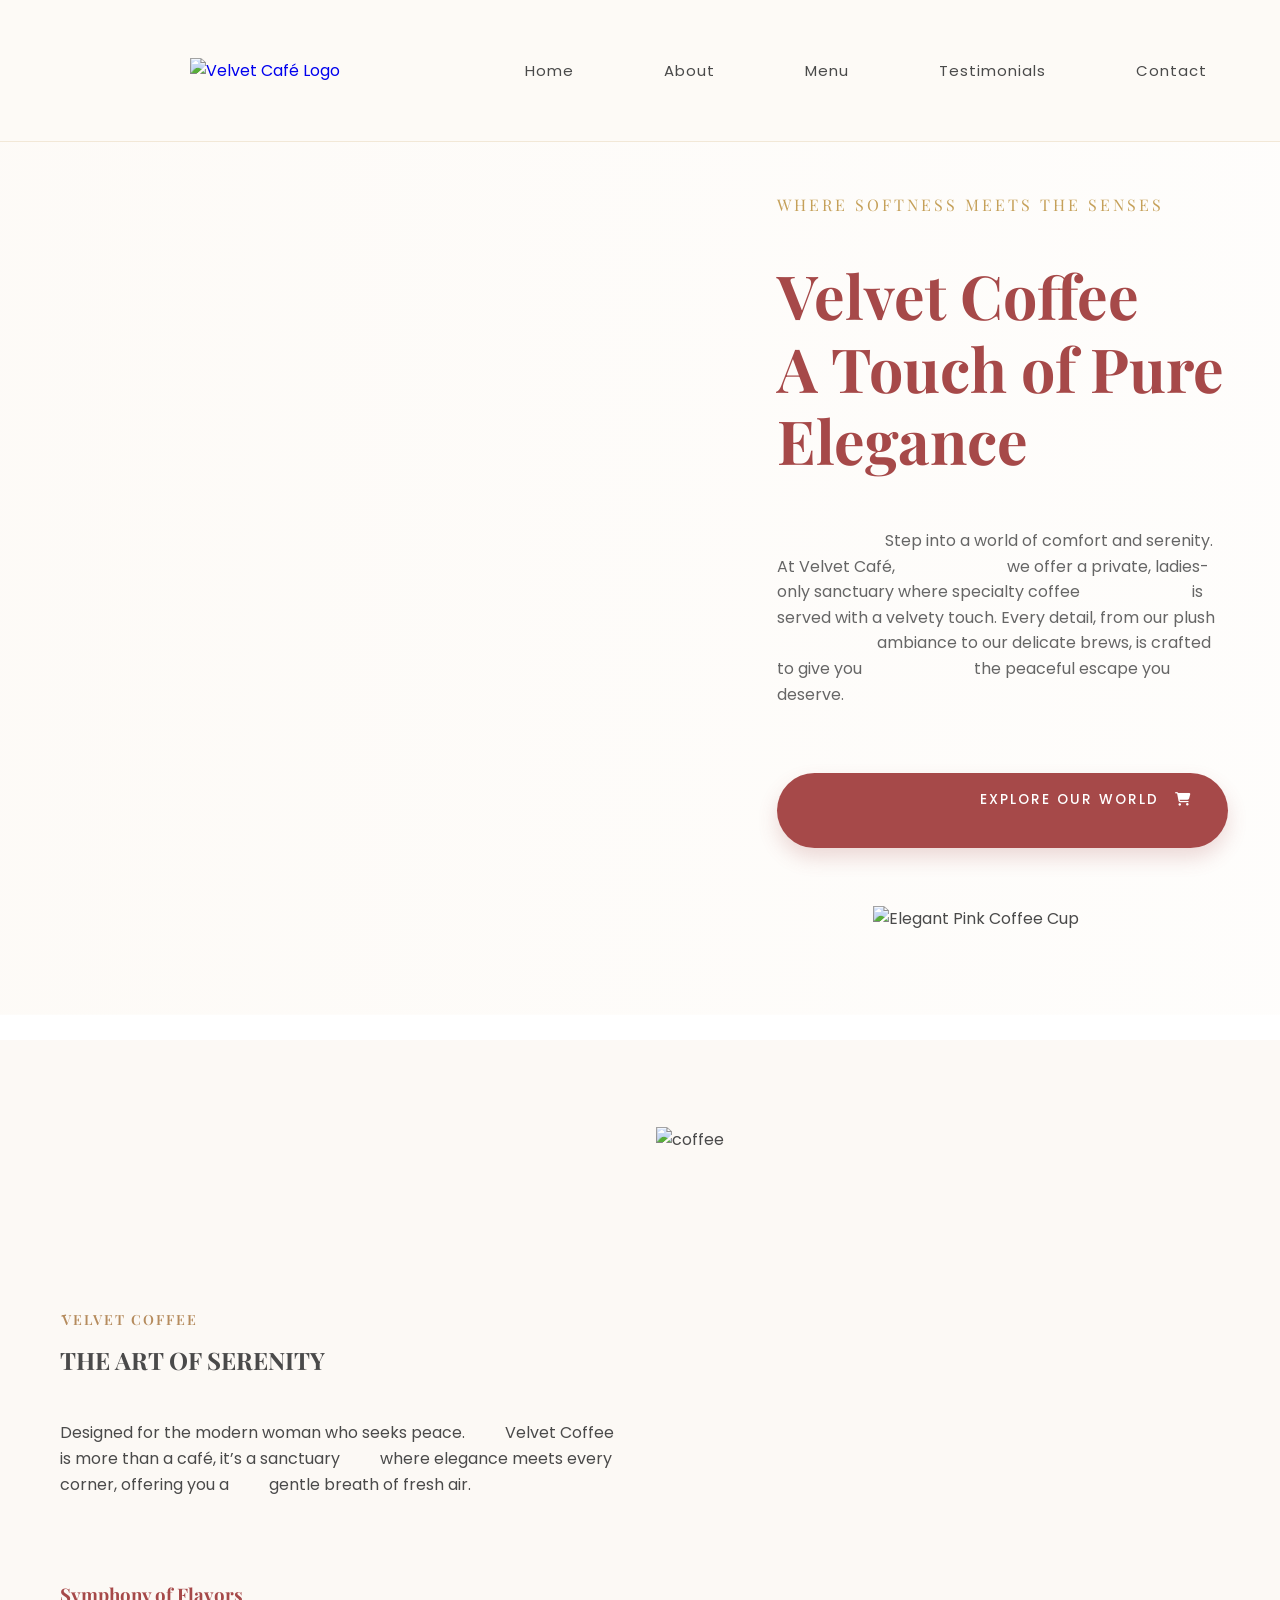
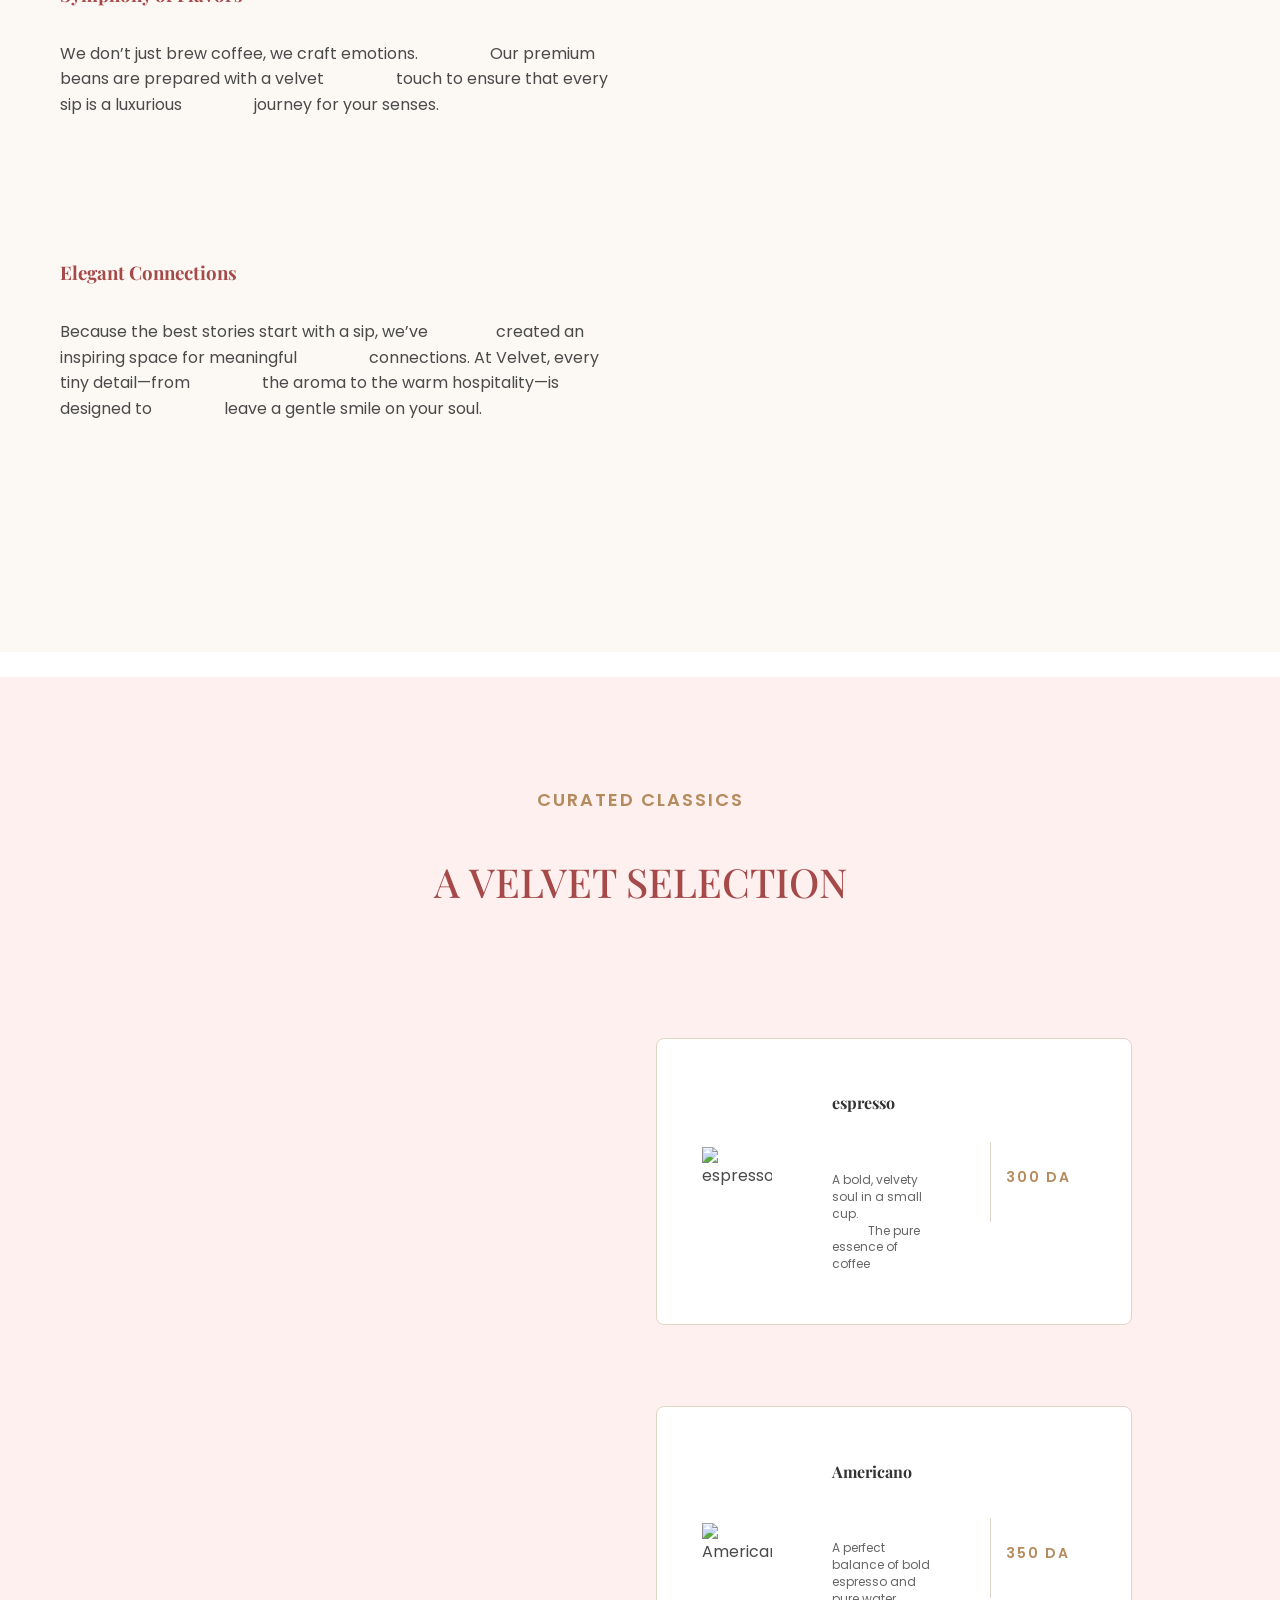
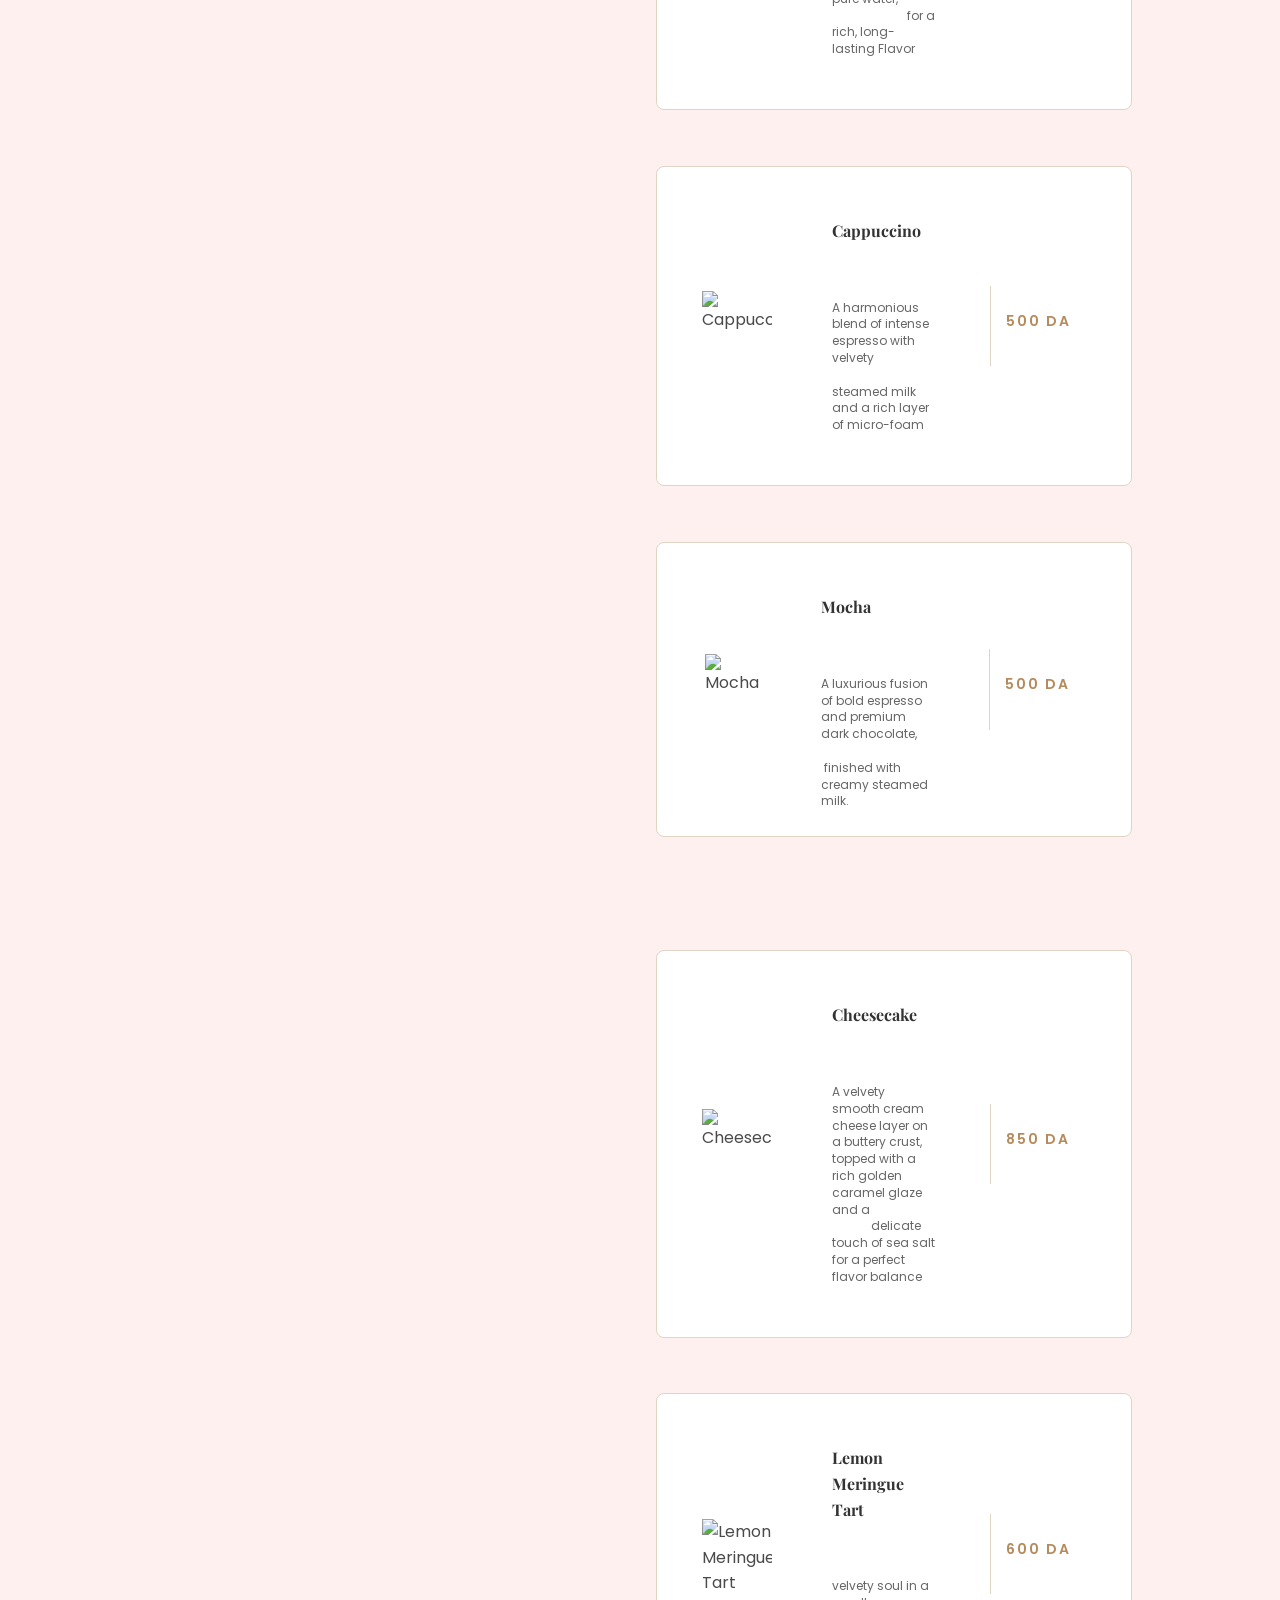
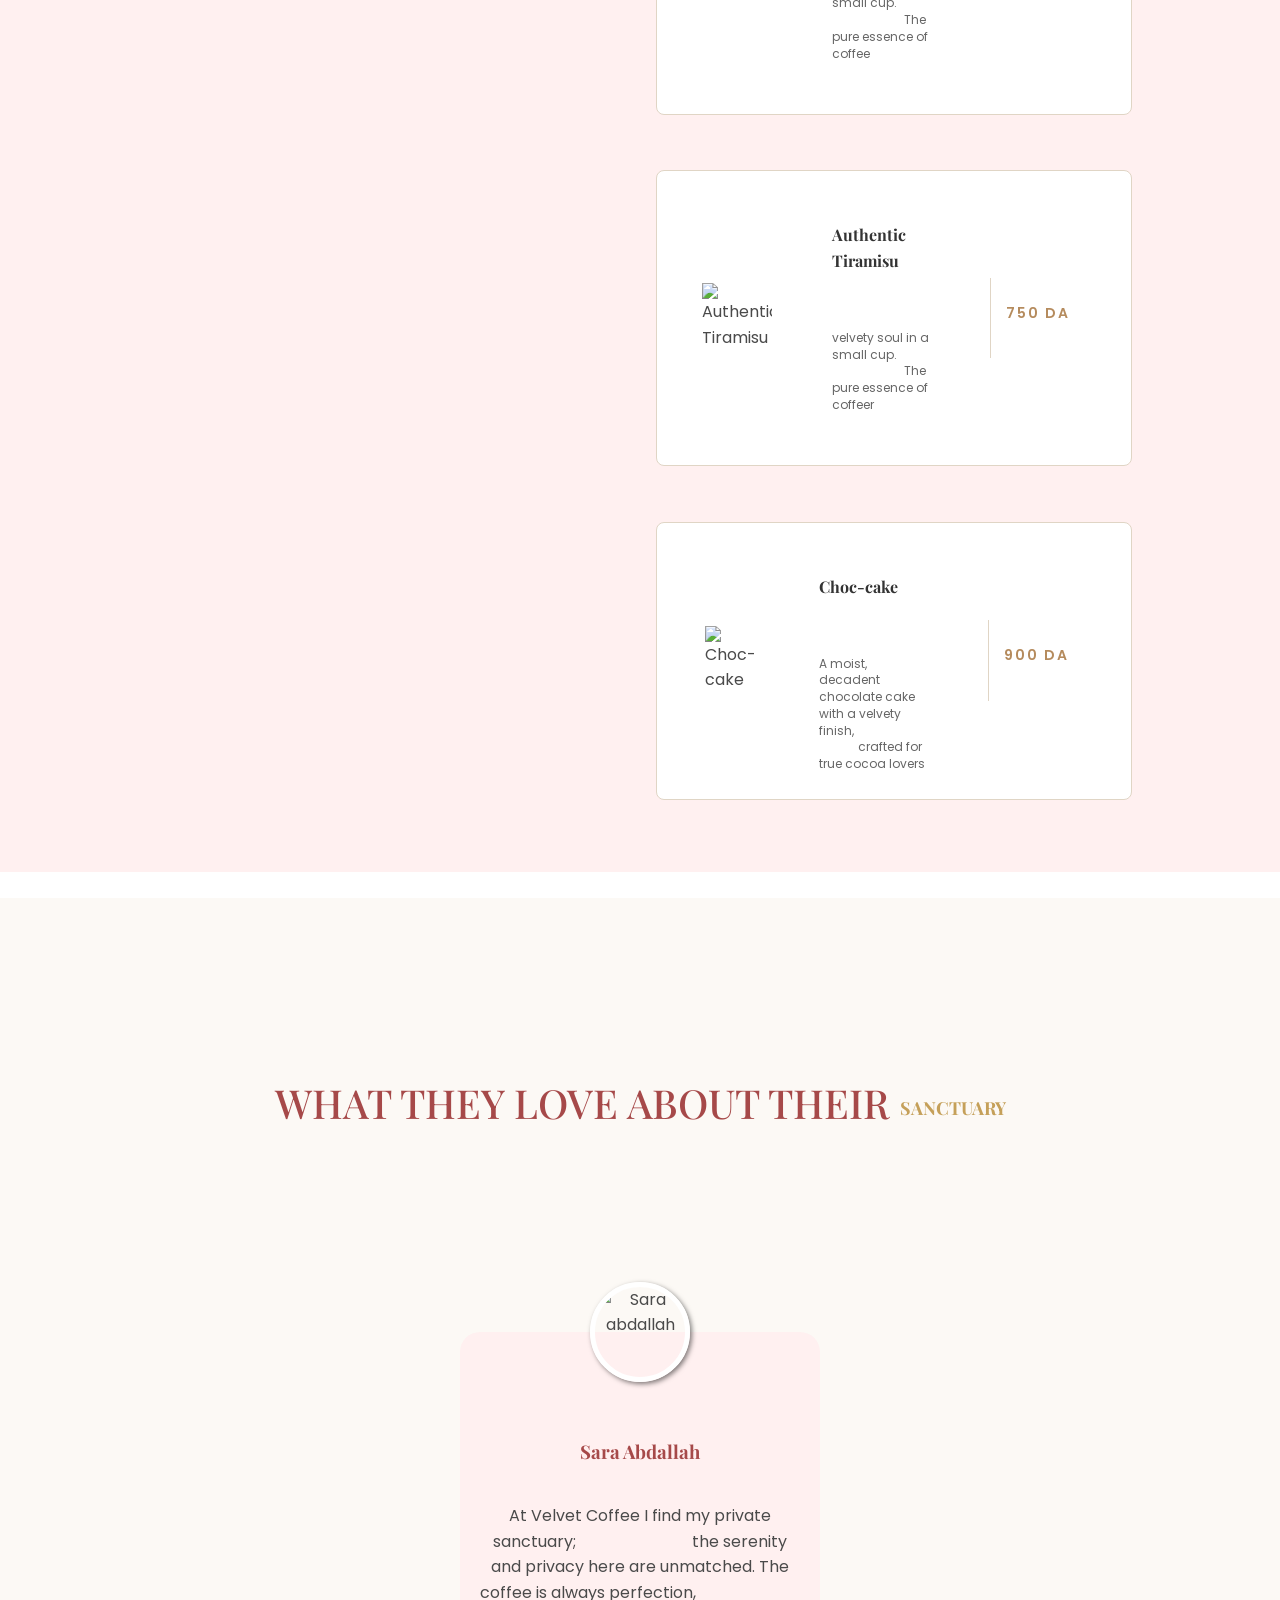
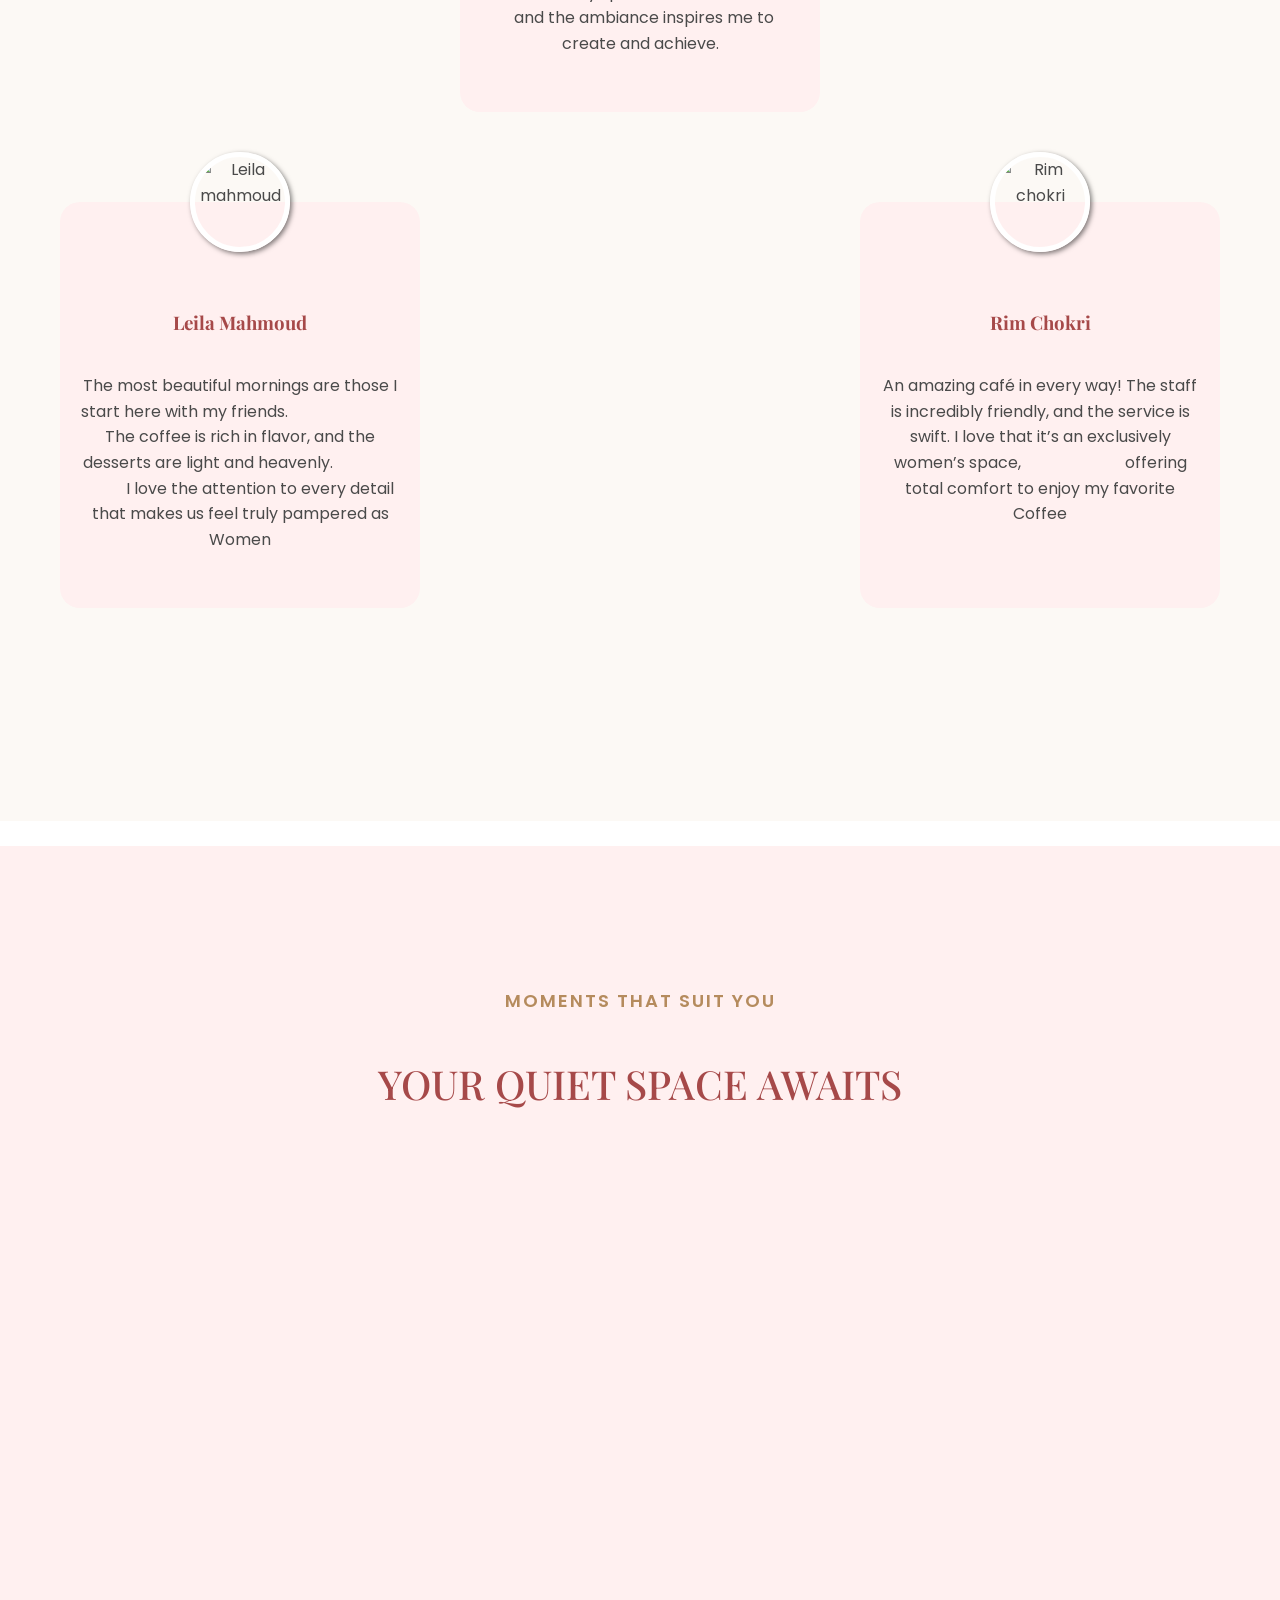
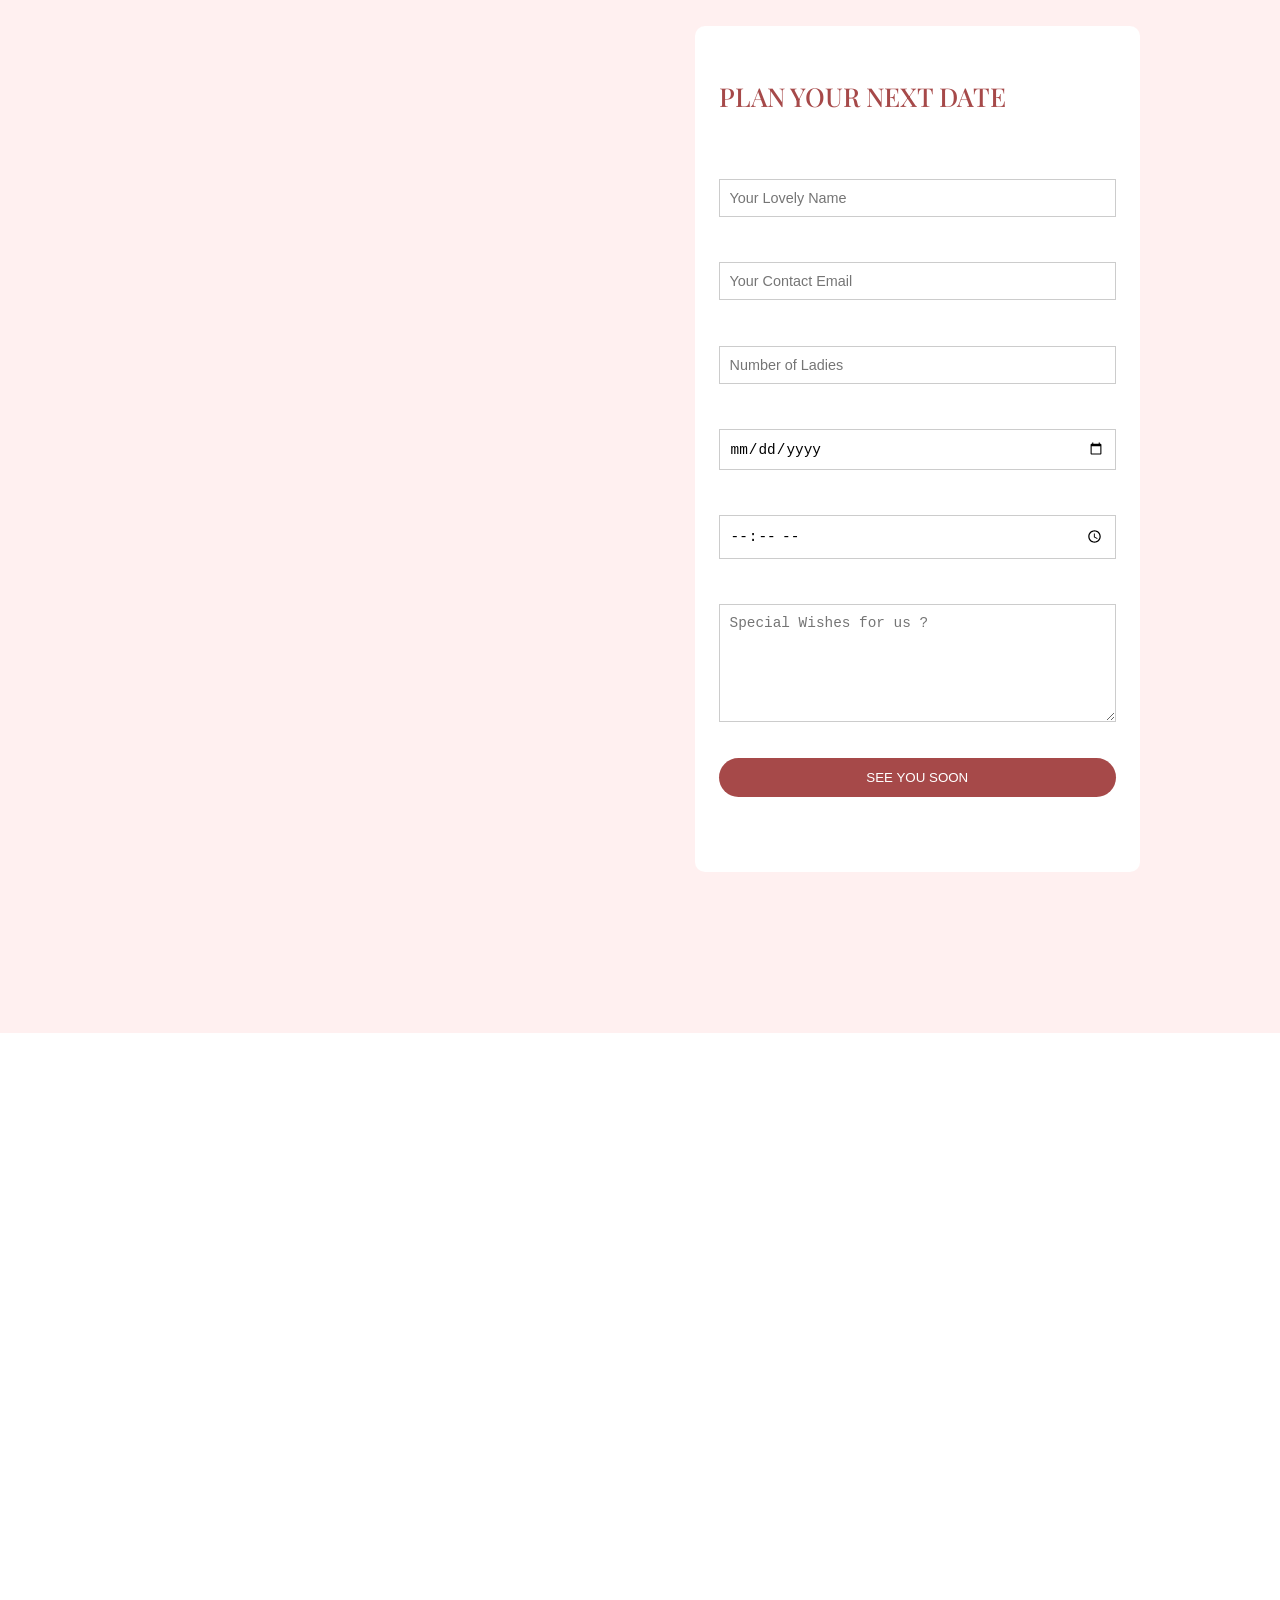
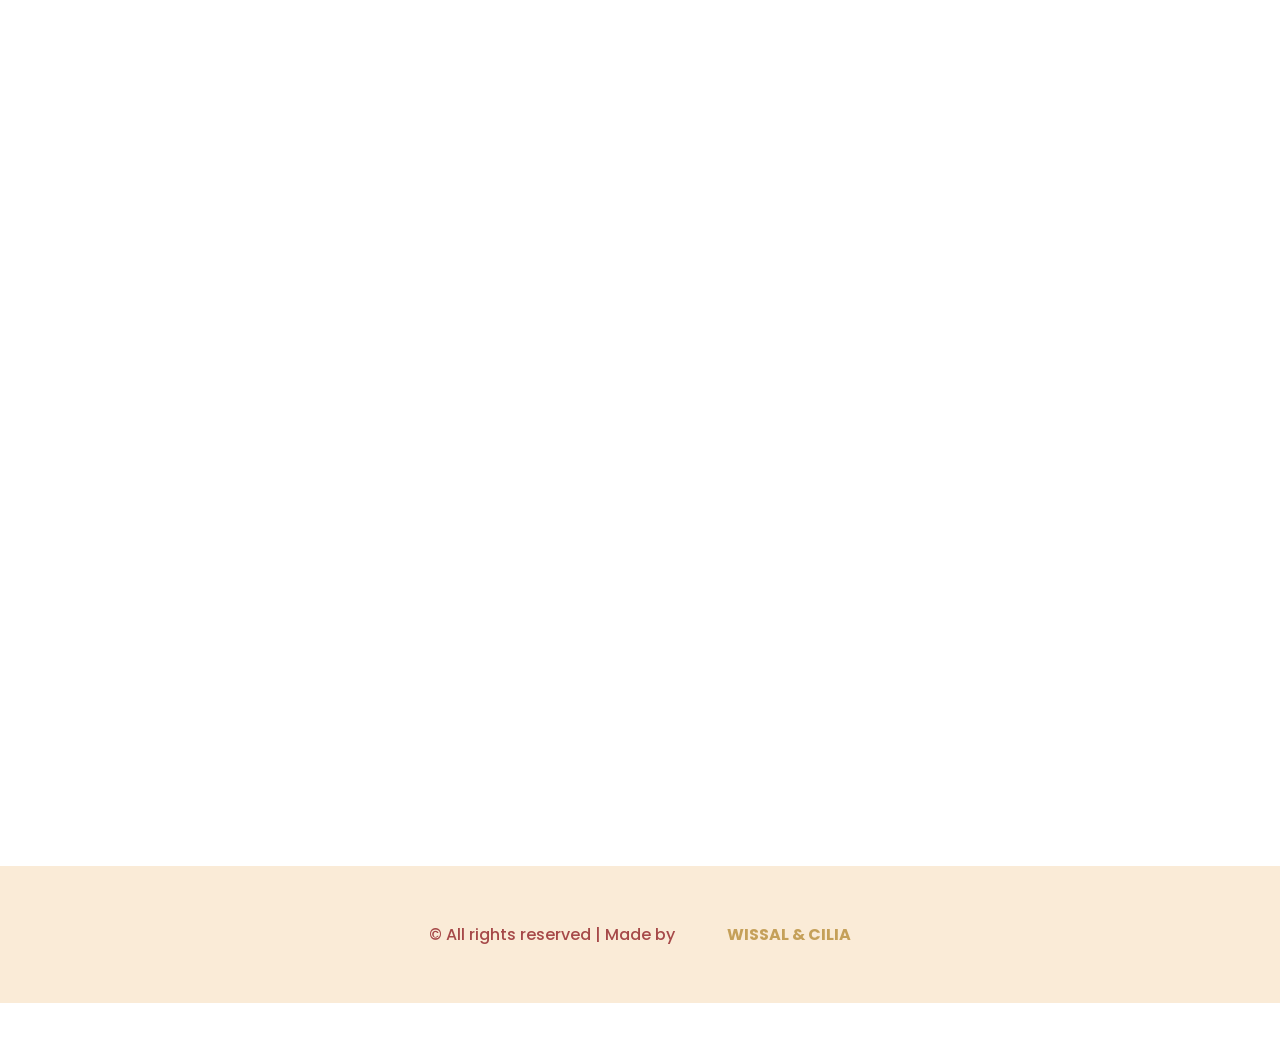
==== commit adcaa508: "Update index.html" ====
--- a/index.html
+++ b/index.html
@@ -2,165 +2,308 @@
 <!DOCTYPE html>
 <html lang="en">
 <head>
-    <meta charset="UTF-8">
-    <meta name="viewport" content="width=device-width, initial-scale=1.0">
-    <title>Velvet Coffee | Elegant Women's Sanctuary</title>
-    
-    <link href="https://fonts.googleapis.com/css2?family=Playfair+Display:ital,wght@0,400..900;1,400..900&family=Poppins:wght@200;300;400;500&display=swap" rel="stylesheet">
-    
-    <link rel="stylesheet" href="style.css">
-    <link rel="stylesheet" href="https://cdnjs.cloudflare.com/ajax/libs/font-awesome/6.5.1/css/all.min.css">
+    <meta charset="UTF-8">
+    <meta name="viewport" content="width=device-width, initial-scale=1.0">
+    <title>Velvet Coffee | Elegant Women's Sanctuary</title>
+    
+    <link href="https://fonts.googleapis.com/css2?family=Playfair+Display:ital,wght@0,400..900;1,400..900&family=Poppins:wght@200;300;400;500&display=swap" rel="stylesheet">
+    
+    <link rel="stylesheet" href="style.css">
+    <link rel="stylesheet" href="https://cdnjs.cloudflare.com/ajax/libs/font-awesome/6.5.1/css/all.min.css">
 </head>
 <body>
 
-    <header id="header">
-        <nav class="navbar">
-            <a href="#home">
-                <img src="About.png" alt="Velvet Café Logo" class="logo">
-            </a>
-            <ul>
-                <li><a href="#home">Home</a></li>
-                <li><a href="#about">About</a></li>
-                <li><a href="#menu">Menu</a></li>
-                <li><a href="#testimonials">Testimonials</a></li>
-                <li><a href="#contact">Contact</a></li>
-            </ul>
-        </nav>
-    </header>
-
-    <main>
-        <section id="home">
-            <div class="container">
-                <div class="home-content">
-                    <div class="home-text">
-                        <h3>Where Softness Meets the Senses</h3>
-                        <h1>Velvet Coffee<br>A Touch of Pure Elegance</h1>
-                        <p>Step into a world of comfort and serenity. At Velvet Café, we offer a private, ladies-only sanctuary where specialty coffee is served with a velvety touch.</p>
-                        <a href="#menu" class="btn">Explore Our World <i class="fa-solid fa-cart-shopping"></i></a>
-                    </div>
-                    <div class="home-image">
-                        <img src="espresso1.png" alt="Elegant Pink Coffee Cup">
-                    </div>
-                 </div>
-            </div>
-        </section>
-
-        <section id="about">
-            <div class="container">
-                <div class="row">
-                    <div class="about-image">
-                        <img src="About.png" alt="Velvet Sanctuary">
-                    </div>
-                    <div class="about-content">
-                        <h2><span class="text-primary">VELVET Coffee</span> THE ART OF SERENITY</h2>
-                        <p>Designed for the modern woman who seeks peace. Velvet Coffee is more than a café, it’s a sanctuary where elegance meets every corner. We specialize in creating a tranquil atmosphere where you can escape the rush of daily life.</p>
-                        <div class="about-features">
-                            <div class="feature"><i class="fa-solid fa-heart"></i> Ladies-Only</div>
-                            <div class="feature"><i class="fa-solid fa-mug-hot"></i> Specialty Brews</div>
-                        </div>
-                    </div>
-                </div>
-            </div>
-        </section>
-
-        <section id="menu">
-            <div class="container">
-                <div class="heading">
-                    <span class="text-primary">Curated Classics</span>
-                    <h2>A Velvet Selection</h2>
-                </div>
-                <div class="row">
-                    <div class="col">
-                        <div class="item">
-                            <img src="espresso1.png" alt="Espresso">
-                            <div class="item-info">
-                                <h3>Espresso</h3>
-                                <p>Pure and intense coffee essence.</p>
-                                <span class="price">300 DA</span>
-                            </div>
-                        </div>
-                        <div class="item">
-                            <img src="Americano.png" alt="Americano">
-                            <div class="item-info">
-                                <h3>Americano</h3>
-                                <p>Smooth and balanced classic.</p>
-                                <span class="price">350 DA</span>
-                            </div>
-                        </div>
-                    </div>
-                    <div class="col">
-                        <div class="item">
-                            <img src="Cheesecake.png" alt="Cheesecake">
-                            <div class="item-info">
-                                <h3>Cheesecake</h3>
-                                <p>Creamy velvet texture with berries.</p>
-                                <span class="price">850 DA</span>
-                            </div>
-                        </div>
-                        <div class="item">
-                            <img src="Chococake.png" alt="Choc-cake">
-                            <div class="item-info">
-                                <h3>Choc-cake</h3>
-                                <p>Rich dark chocolate indulgence.</p>
-                                <span class="price">900 DA</span>
-                            </div>
-                        </div>
-                    </div>
-                </div>
-            </div>
-        </section>
-
-        <section id="testimonials">
-            <div class="container">
-                <div class="heading">
-                    <h2>What Our Guests Say</h2>
-                </div>
-                <div class="testimonial-grid">
-                    <div class="card">
-                        <p>"The most peaceful place in the city. The atmosphere is truly velvety."</p>
-                        <h4>- Sarah A.</h4>
-                    </div>
-                    <div class="card">
-                        <p>"Specialty coffee served with such elegance. A must-visit!"</p>
-                        <h4>- Amina L.</h4>
-                    </div>
-                </div>
-            </div>
-        </section>
-
-        <section id="contact">
-            <div class="container">
-                <div class="row">
-                    <div class="contact-info">
-                        <h2>Get In Touch</h2>
-                        <p><i class="fa-solid fa-location-dot"></i> Algeria</p>
-                        <p><i class="fa-solid fa-phone"></i> +213 XXX XX XX XX</p>
-                        <p><i class="fa-solid fa-envelope"></i> hello@velvetcoffee.dz</p>
-                    </div>
-                    <div class="contact-form">
-                        <form>
-                            <input type="text" placeholder="Your Name" required>
-                            <input type="email" placeholder="Your Email" required>
-                            <textarea placeholder="Your Message" rows="5"></textarea>
-                            <button type="submit" class="btn">Send Message</button>
-                        </form>
-                    </div>
-                </div>
-            </div>
-        </section>
-    </main>
-
-    <footer id="footer">
-        <div class="container">
-            <div class="footer-content">
-                <p>© All rights reserved | Crafted with love by <strong>WISSAL & CILIA</strong></p>
-                <div class="socials">
-                    <a href="#"><i class="fa-brands fa-instagram"></i></a>
-                    <a href="#"><i class="fa-brands fa-facebook"></i></a>
-                </div>
-            </div>
-        </div>
-    </footer>
+    <header id="header">
+        <nav class="navbar">
+            <a href="#home">
+                <img src="./img-coffee/logooooo.png" alt="Velvet Café Logo" class="logo">
+            </a>
+            <ul>
+                <li><a href="#home">Home</a></li>
+                <li><a href="#about">About</a></li>
+                <li><a href="#menu">Menu</a></li>
+                <li><a href="#testimonials">Testimonials</a></li>
+                <li><a href="#contact">Contact</a></li>
+            </ul>
+        </nav>
+    </header>
+
+    <main>
+        <section id="home">
+            <div class="container">
+                <div class="home-content">
+                    <div class="home-text">
+                        <h3>Where Softness Meets the Senses</h3>
+                        <h1>Velvet Coffee<br>A Touch of Pure Elegance</h1>
+                        <p>
+                           Step into a world of comfort and serenity. At Velvet Café, 
+                           we offer a private, ladies-only sanctuary where specialty coffee 
+                           is served with a velvety touch. Every detail, from our plush
+                           ambiance to our delicate brews, is crafted to give you 
+                           the peaceful escape you deserve.
+                        </p>
+                        <a href="#menu" class="btn">
+                            Explore Our World <i class="fa-solid fa-cart-shopping"></i>
+                        </a>
+                    </div>
+                    
+                    <div class="home-image">
+                        <img src="./img-coffee/pink_cup00000-removebg-preview.png" alt="Elegant Pink Coffee Cup">
+                    </div>
+                 </div>
+            </div>
+        </section>
+        <!-- About start -->
+         <section id="about">
+            <div class="container">
+                <div class="row">
+    <img src="./img-coffee/About.png" alt="coffee"> <div class="about-content">
+        <h2>
+            <span class="text-primary">َVELVET Coffee</span> THE ART OF SERENITY 
+        </h2>
+        <p>Designed for the modern woman who seeks peace.
+         Velvet Coffee is more than a café, it’s a sanctuary 
+         where elegance meets every corner, offering you a 
+         gentle breath of fresh air.
+        </p>
+        <div class="item">
+            <h3>Symphony of Flavors </h3>
+            <p>We don’t just brew coffee, we craft emotions.
+                 Our premium beans are prepared with a velvet 
+                 touch to ensure that every sip is a luxurious 
+                 journey for your senses. </p>
+        </div>
+        <div class="item">
+            <h3> Elegant Connections</h3>
+            <p>Because the best stories start with a sip, we’ve 
+                created an inspiring space for meaningful
+                 connections. At Velvet, every tiny detail—from 
+                 the aroma to the warm hospitality—is designed to 
+                 leave a gentle smile on your soul. </p>
+        </div>
+    </div>
+</div>
+                </div>
+            </div>
+         </section>
+        <!-- menu start -->
+         <section id="menu">
+            <div class="container">
+                <div class="heading">
+                    <span class="text-primary">Curated Classics</span>
+                    <h2>A Velvet Selection</h2>
+                </div>
+                <div class="row">
+                    <div class="col">
+                        <!-- item 1 -->
+                         <div class="item">
+                            <img src="./img-coffee/espresso1.png" alt="espresso">
+                            <div class="details">
+                                <h3>espresso</h3>
+                                <p>A bold, velvety soul in a small cup. 
+                                    The pure essence of coffee</p>
+                            </div>
+                            <div class="price">
+                                <p class="text-primary"> 300 DA</p>
+                         </div>
+                    </div>
+                    <div class="col"></div>
+                    <!-- item 2 -->
+                         <div class="item">
+                            <img src="./img-coffee/Americano.png" alt="Americano">
+                            <div class="details">
+                                <h3>Americano</h3>
+                                <p>A perfect balance of bold espresso and pure water,
+                                     for a rich, long-lasting Flavor</p>
+                            </div>
+                            <div class="price">
+                                <p class="text-primary"> 350 DA</p>
+                         </div>
+                    </div>
+                    <!-- item 3 -->
+                         <div class="item">
+                            <img src="./img-coffee/Cappuccino1.png"alt="Cappuccino">
+                            <div class="details">
+                                <h3>Cappuccino</h3>
+                                <p>A harmonious blend of intense espresso with velvety 
+                                    steamed milk and a rich layer of micro-foam</p>
+                            </div>
+                            <div class="price">
+                                <p class="text-primary"> 500 DA</p>
+                         </div>
+                    </div>
+                    <!-- item 4 -->
+                         <div class="item">
+                            <img src="./img-coffee/Mocha.png"alt="Mocha">
+                            <div class="details">
+                                <h3>Mocha</h3>
+                                <p>A luxurious fusion of bold espresso and premium dark chocolate,
+                                     finished with creamy steamed milk.</p>
+                            </div>
+                            <div class="price">
+                                <p class="text-primary"> 500 DA</p>
+                         </div>
+                    </div>
+                </div>
+                <div 
+            <div class="col">
+                 <!-- item 5 -->
+                         <div class="item">
+                            <img src="./img-coffee/Cheesecake.png"alt="Cheesecake">
+                            <div class="details">
+                                <h3>Cheesecake</h3>
+                                <p>A velvety smooth cream cheese layer on a buttery crust, topped with a rich golden caramel glaze and a
+                                 delicate touch of sea salt for a perfect flavor balance</p>
+                            </div>
+                            <div class="price">
+                                <p class="text-primary"> 850 DA</p>
+                         </div>
+                    </div>
+                     <!-- item 6 -->
+                         <div class="item">
+                            <img src="./img-coffee/tartlim.png"alt="Lemon Meringue Tart">
+                            <div class="details">
+                                <h3>Lemon Meringue Tart</h3>
+                                <p> velvety soul in a small cup. 
+                                    The pure essence of coffee</p>
+                            </div>
+                            <div class="price">
+                                <p class="text-primary"> 600 DA</p>
+                         </div>
+                    </div>
+                     <!-- item 7 -->
+                         <div class="item">
+                            <img src="./img-coffee/tiramissu.png"alt="Authentic Tiramisu">
+                            <div class="details">
+                                <h3>Authentic Tiramisu</h3>
+                                <p> velvety soul in a small cup. 
+                                    The pure essence of coffeer</p>
+                            </div>
+                            <div class="price">
+                                <p class="text-primary"> 750 DA</p>
+                         </div>
+                    </div>
+                     <!-- item 8 -->
+                         <div class="item">
+                            <img src="./img-coffee/Chococake.png"alt="Choc-cake">
+                            <div class="details">
+                                <h3>Choc-cake</h3>
+                                <p>A moist, decadent chocolate cake with a velvety finish,
+                                     crafted for true cocoa lovers</p>
+                            </div>
+                            <div class="price">
+                                <p class="text-primary"> 900 DA</p>
+                         </div>
+                    </div>
+
+         </section>
+         <!-- menu end -->
+          <!-- testimonials start -->
+           <section id="testimonials">
+            <div class="container">
+                <div class="heading">
+                    <h2>What They Love About Their <span class="gold-text">Sanctuary</span></h2>
+                </div>
+                <div class="row">
+                    <div class="item">
+                        <img src="./img-coffee/person1.png" alt="Sara abdallah ">
+                        <h3>Sara Abdallah</h3>
+                        <p>At Velvet Coffee I find my private sanctuary; 
+                            the serenity and privacy here are unmatched. The coffee is always perfection, 
+                            and the ambiance inspires me to create and achieve. </p>
+                    </div>
+                    <div class="item">
+                        <img src="./img-coffee/person2.png" alt="Leila mahmoud ">
+                        <h3>Leila Mahmoud</h3>
+                        <p>The most beautiful mornings are those I start here with my friends.
+                            The coffee is rich in flavor, and the desserts are light and heavenly.
+                          I love the attention to every detail that makes us feel truly pampered as Women </p>
+                            </div>
+                            <div class="item">
+                        <img src="./img-coffee/person3.png" alt="Rim chokri">
+                        <h3>Rim Chokri</h3>
+                        <p>An amazing café in every way! The staff is incredibly friendly, and the service is swift. I love that it’s an exclusively women’s space,
+                         offering total comfort to enjoy my favorite Coffee </p>
+                            </div>
+                </div>
+            </div>
+
+
+           </section>
+          <!-- testimonials end -->
+        
+          <!-- contact start -->
+           <section id="contact">
+            <div class="container">
+                <div class="heading">
+                    <span class="text-primary">Moments that suit you</span><!-- لحظات تليق بك -->
+                    <h2>Your Quiet Space Awaits</h2><!-- مساحتك الهادئة بانتظارك -->
+                </div>
+                <div class="row">
+                    <div class="map"><iframe src="https://www.google.com/maps/embed?pb=!1m18!1m12!1m3!1d13126.33852378198!2d3.2745022555807384!3d34.66519151575244!2m3!1f0!2f0!3f0!3m2!1i1024!2i768!4f13.1!3m3!1m2!1s0x1289cf004db61dcf%3A0x160d89573247bed9!2sBelkisse%20women&#39;s%20coffee!5e0!3m2!1sar!2sdz!4v1774488169724!5m2!1sar!2sdz" width="600" height="450" style="border:0;" allowfullscreen="" loading="lazy" referrerpolicy="no-referrer-when-downgrade"></iframe></div>
+                    <div class="contact-content">
+                        <h3>Plan Your Next Date</h3><!-- خططي لموعدك القادم -->
+                        <form>
+                            <input type="text" name="Your Lovely Name" id="Your Lovely Name" placeholder="Your Lovely Name">
+                            <input type="gmail" name="Your Contact Email" id="Your Contact Email" placeholder="Your Contact Email">
+                            <input type="number" name="Number of Ladies" id="Number of Ladies" placeholder="Number of Ladies">
+                            <input type="date" name="Pick Your Perfect Day" id="Pick Your Perfect Day">
+                            <input type="time" name="time" id="time">
+                            <textarea name="message" id="message" placeholder="Special Wishes for us ?"rows="6 "></textarea>
+                            <button type="submit" class="btn-sumbit">See You Soon</button>
+
+                        </form>
+                    </div>
+                </div>
+            </div>
+
+
+
+           <!-- contact end -->
+    </main>
+     <!-- footer start-->
+      <footer id="footer">
+        <div class="footer-top">
+            <div class="container">
+                <div class="row">
+                    <div class="col">
+                        <h3>Our Peaceful Sanctuary</h3><!--ملاذنا الهادئ -->
+                        <p>Designed for you, inspired by you. The ultimate cozy retreat for every lady</p>
+                        <ul>
+                            <li><i class="fa-solid fa-location-dot"></i> Adress: Djelfa Algeria</li>
+                            <li><i class="fa-solid fa-envelope"></i> Email: VelvetCoffee@gmail.com</li>
+                            <li><i class="fa-solid fa-phone"></i> Phone : 0665152514</li>
+                        </ul>
+                    </div>
+                    <div class="col">
+                        <h3>Velvet Guide </h3>
+                        <ul>
+                            <li><a href="#home">Home</a></li>
+                            <li><a href="about">About us</a></li>
+                            <li><a href="#menu">Menu</Menu></a></li>
+                            <li><a href="#testimonials">Testimonials</a></li>
+                            <li><a href="#contact">Contact</a></li>
+                        </ul>
+                    </div>
+                    <div class="col">
+                        <h3>Follow The Velvet</h3>
+                        <ul>
+                            <li><a href="#"><i class="fa-brands fa-facebook"></i> Facebook</a></li>
+                            <li><a href="#"><i class="fa-brands fa-twitter"></i></i> Tweitter</a></li>
+                            <li><a href="#"><i class="fa-brands fa-youtube"></i></i> Youtube</a></li>
+                            <li><a href="#"><i class="fa-brands fa-instagram"></i></i> Instagram</a></li>
+                            <li><a href="#"><i class="fa-brands fa-pinterest"></i> Pinterest</a></li>
+                        </ul>
+                    </div>
+                </div>
+            </div>
+        </div>
+        <div class="copyright">
+            <p>&copy; All rights reserved | Made by <strong><a href="https://WISSALCILIA.com"target="_blank">
+                WISSAL & CILIA</a></strong></p>
+        </div>
+      </footer>
+       <!-- footer end -->
 
 </body>
 </html>
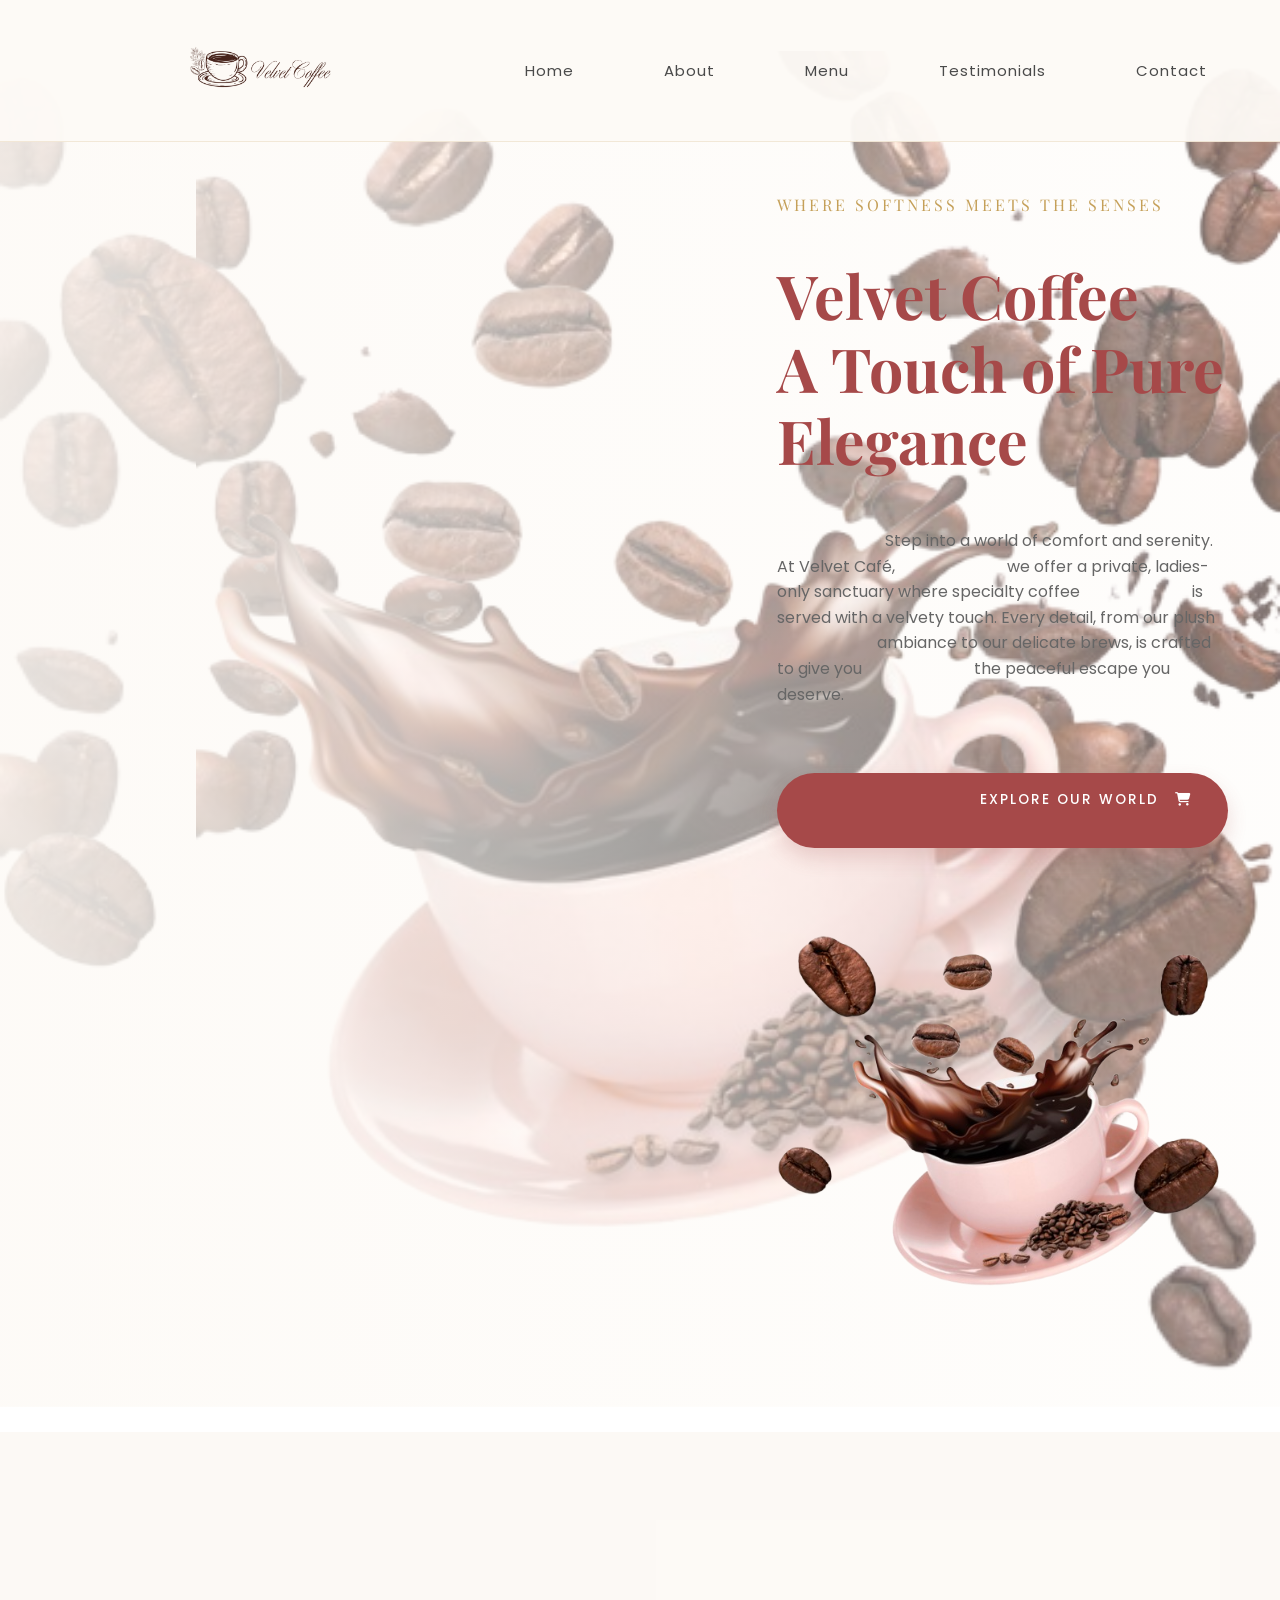
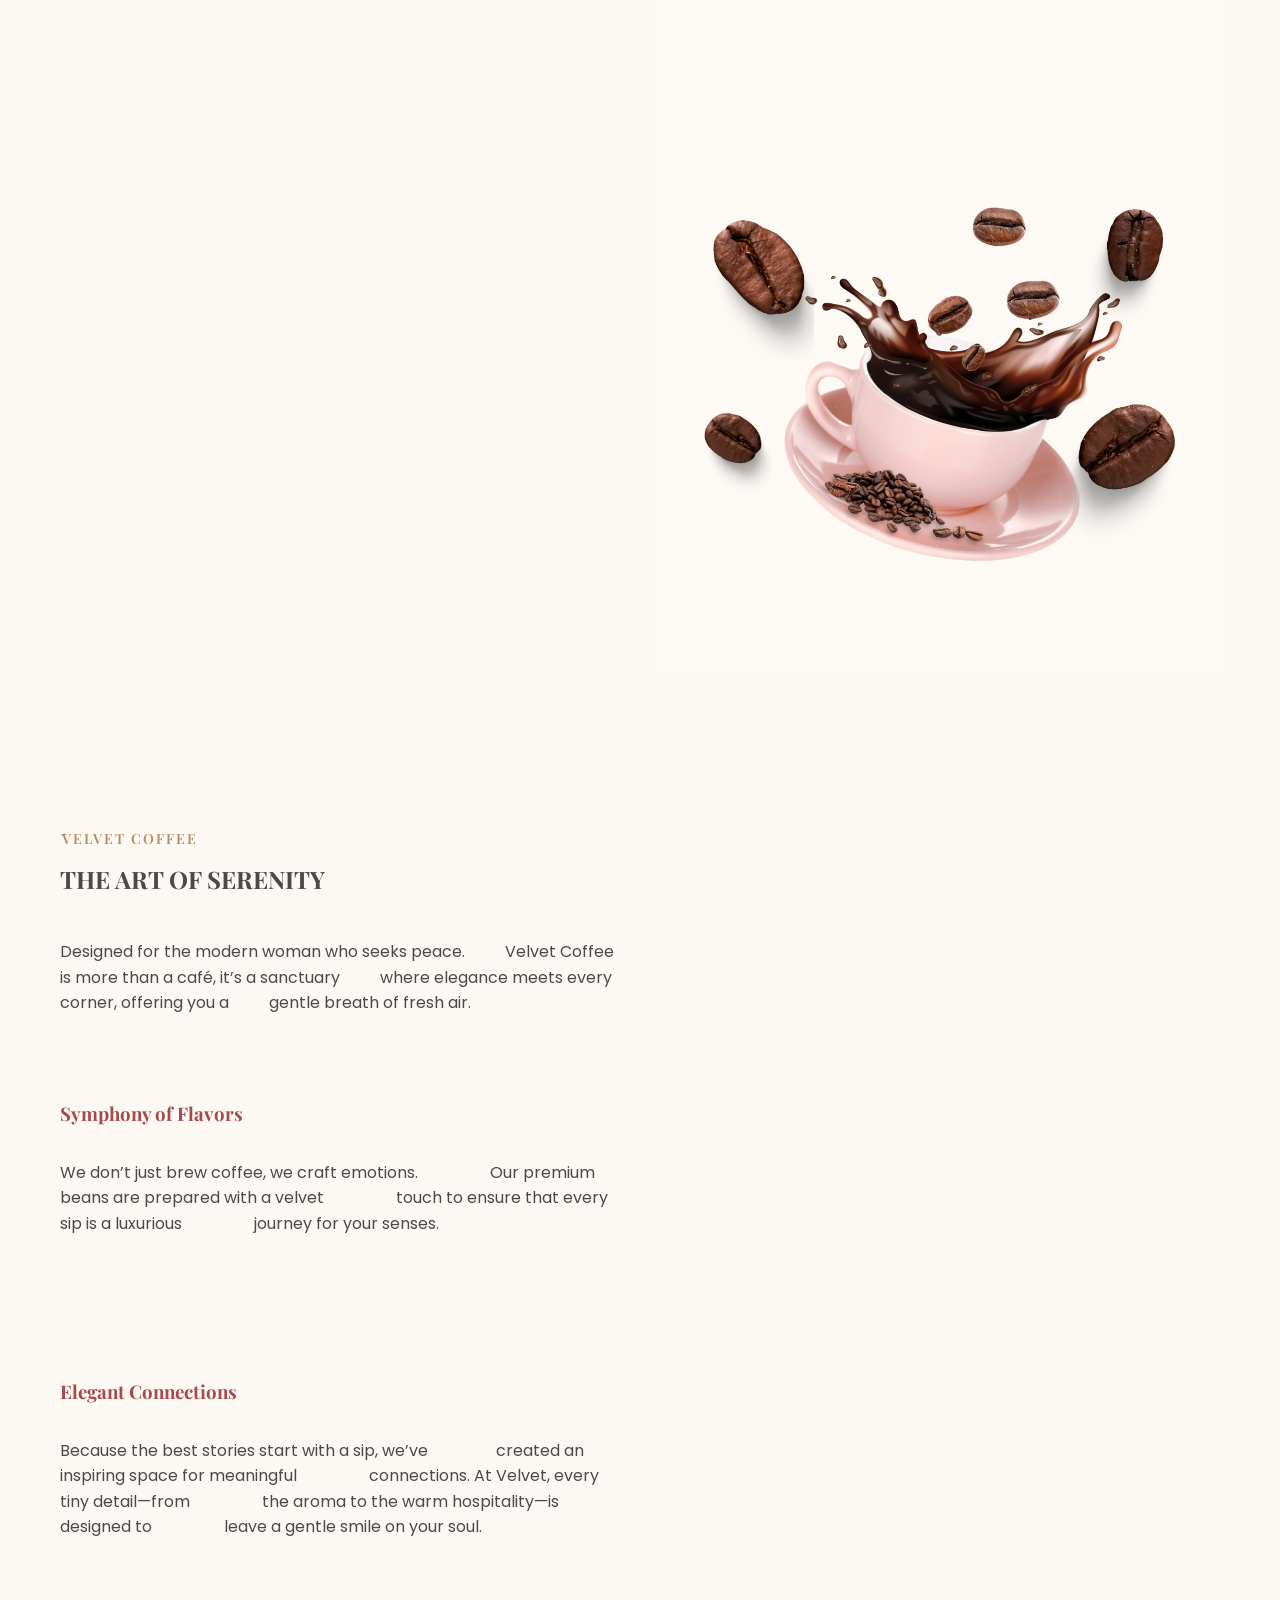
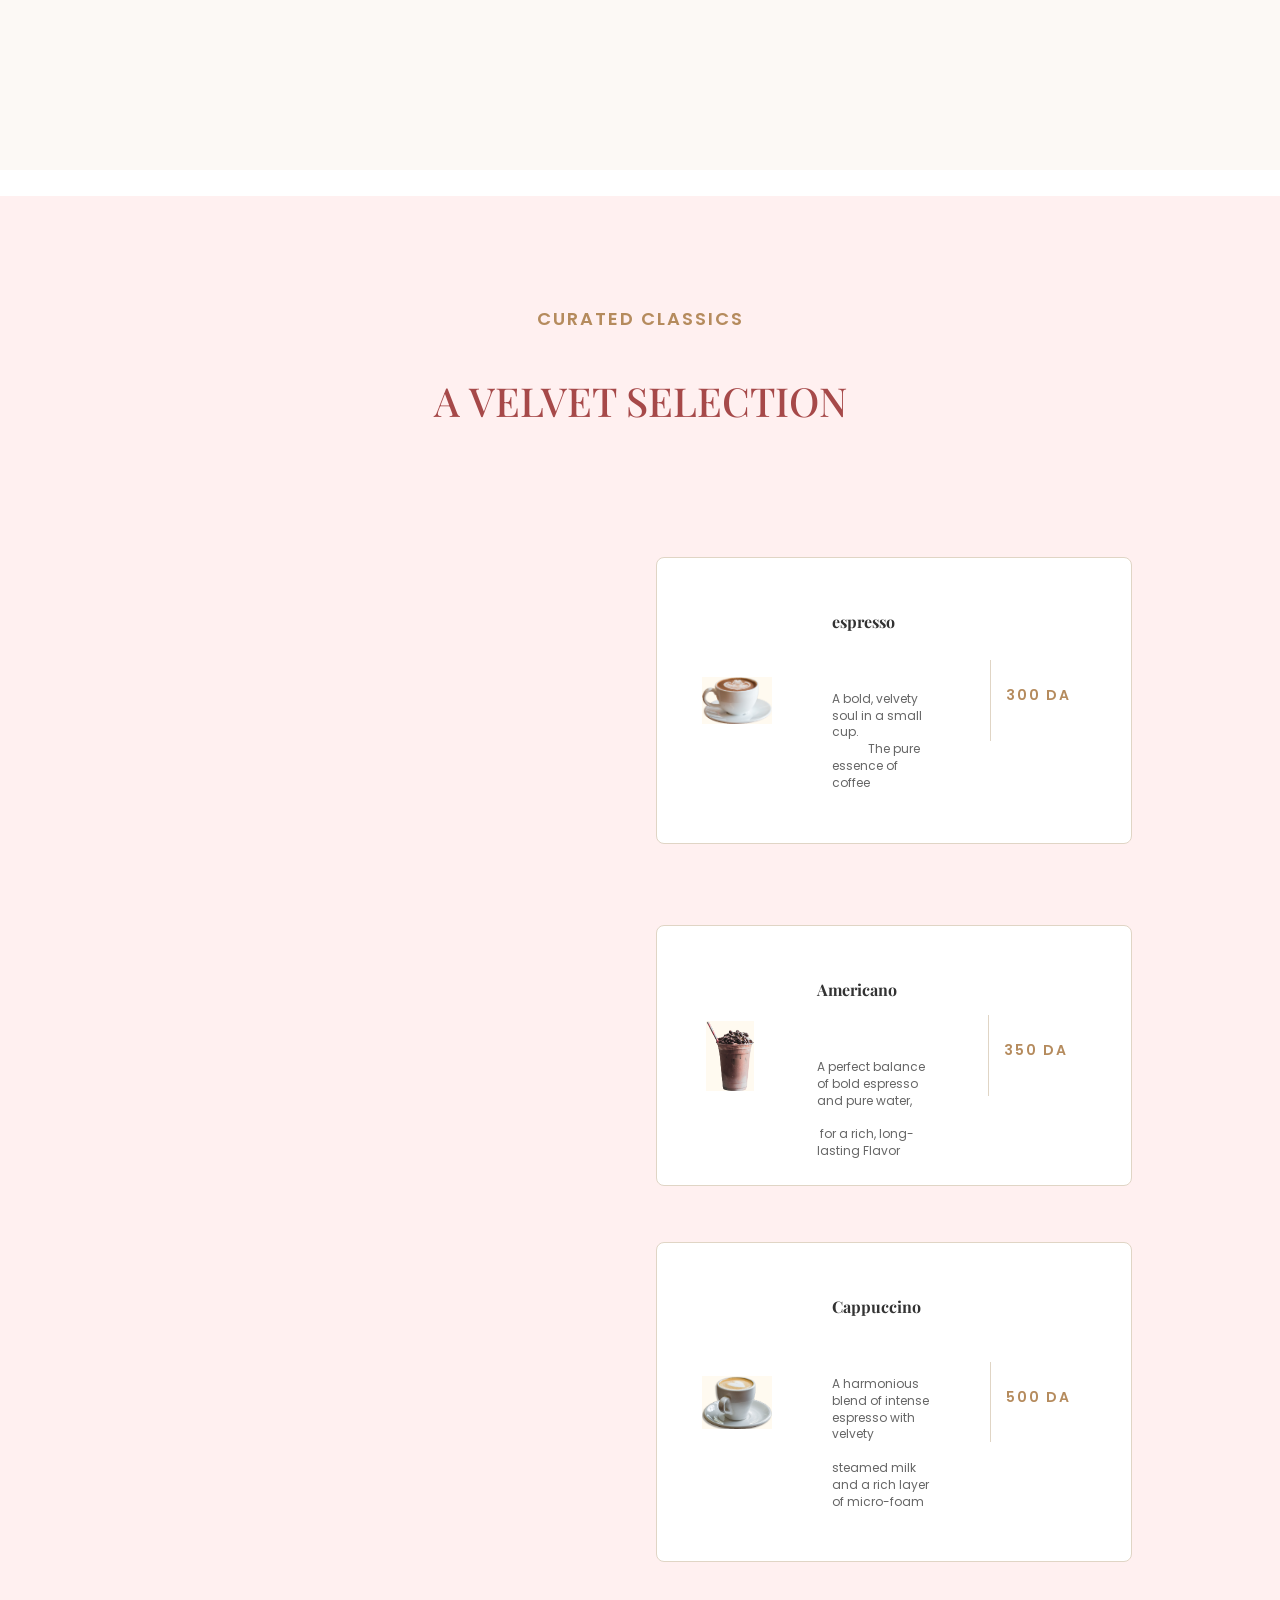
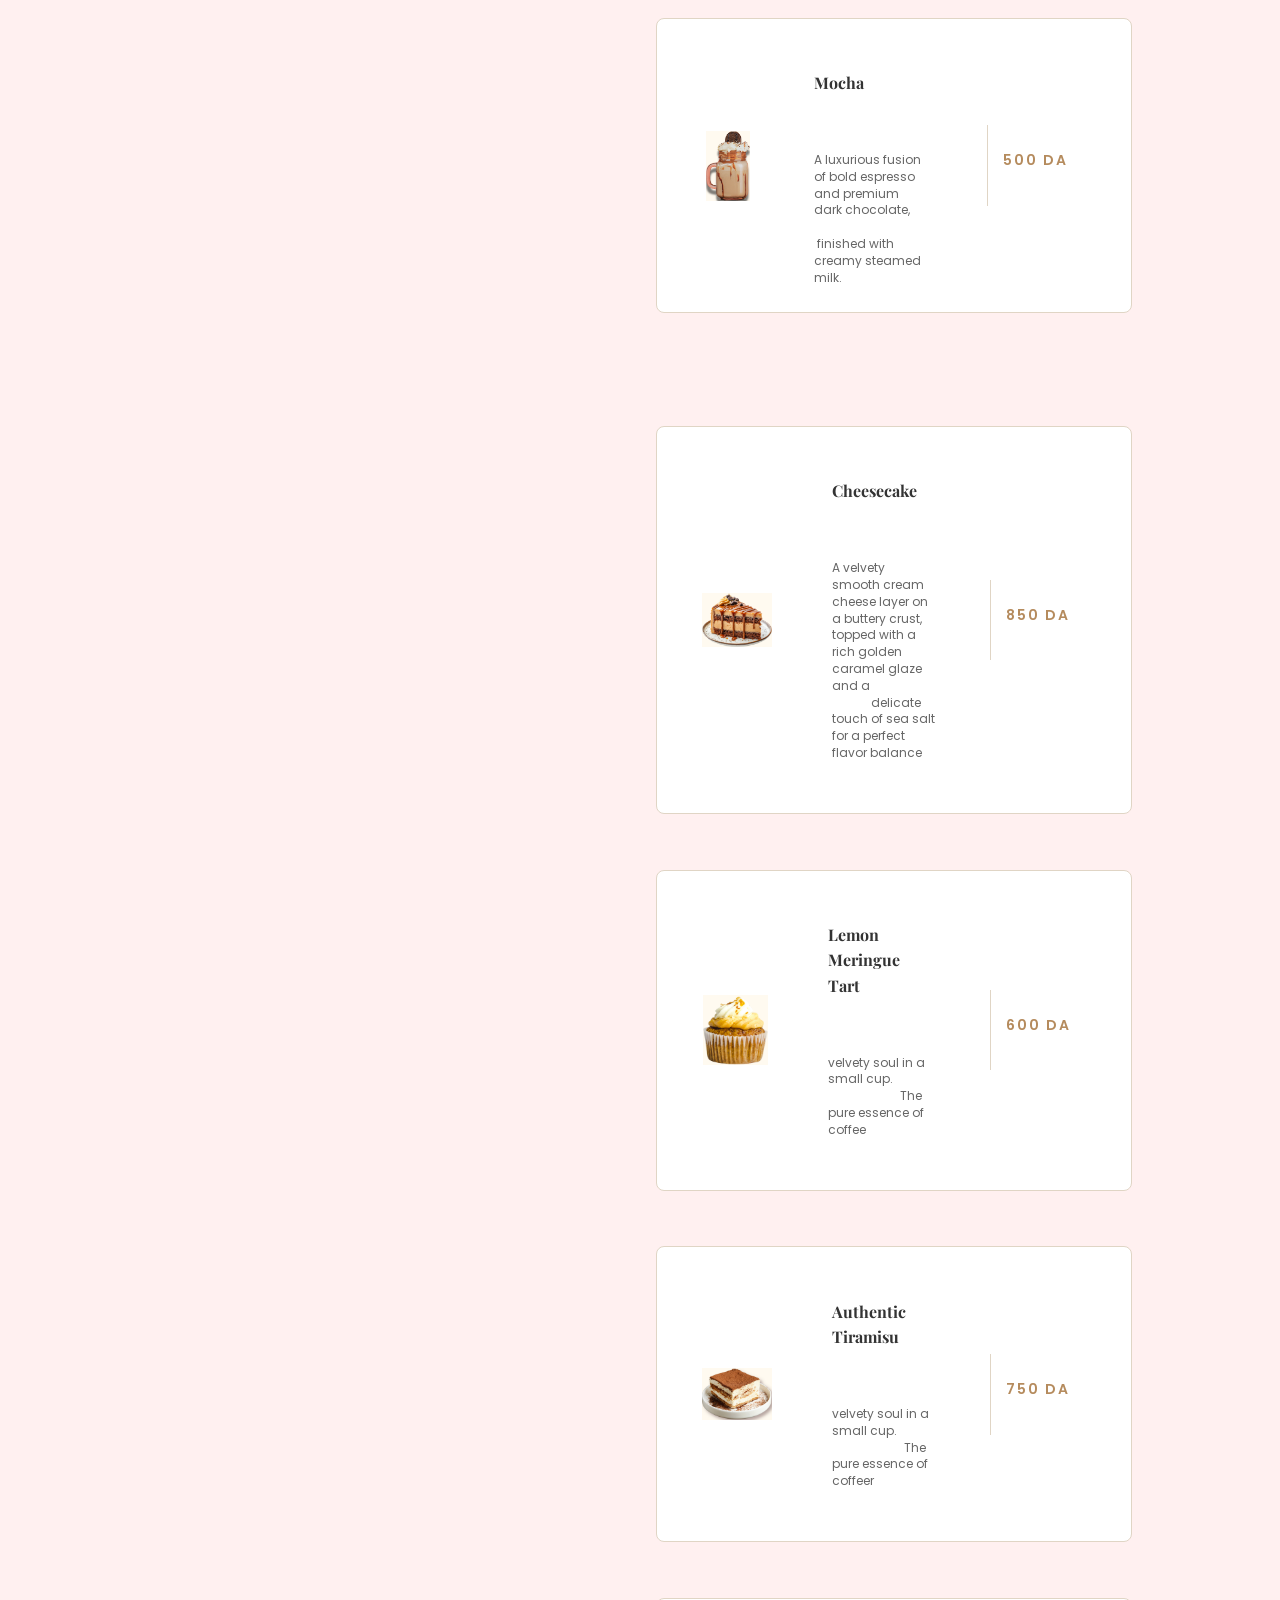
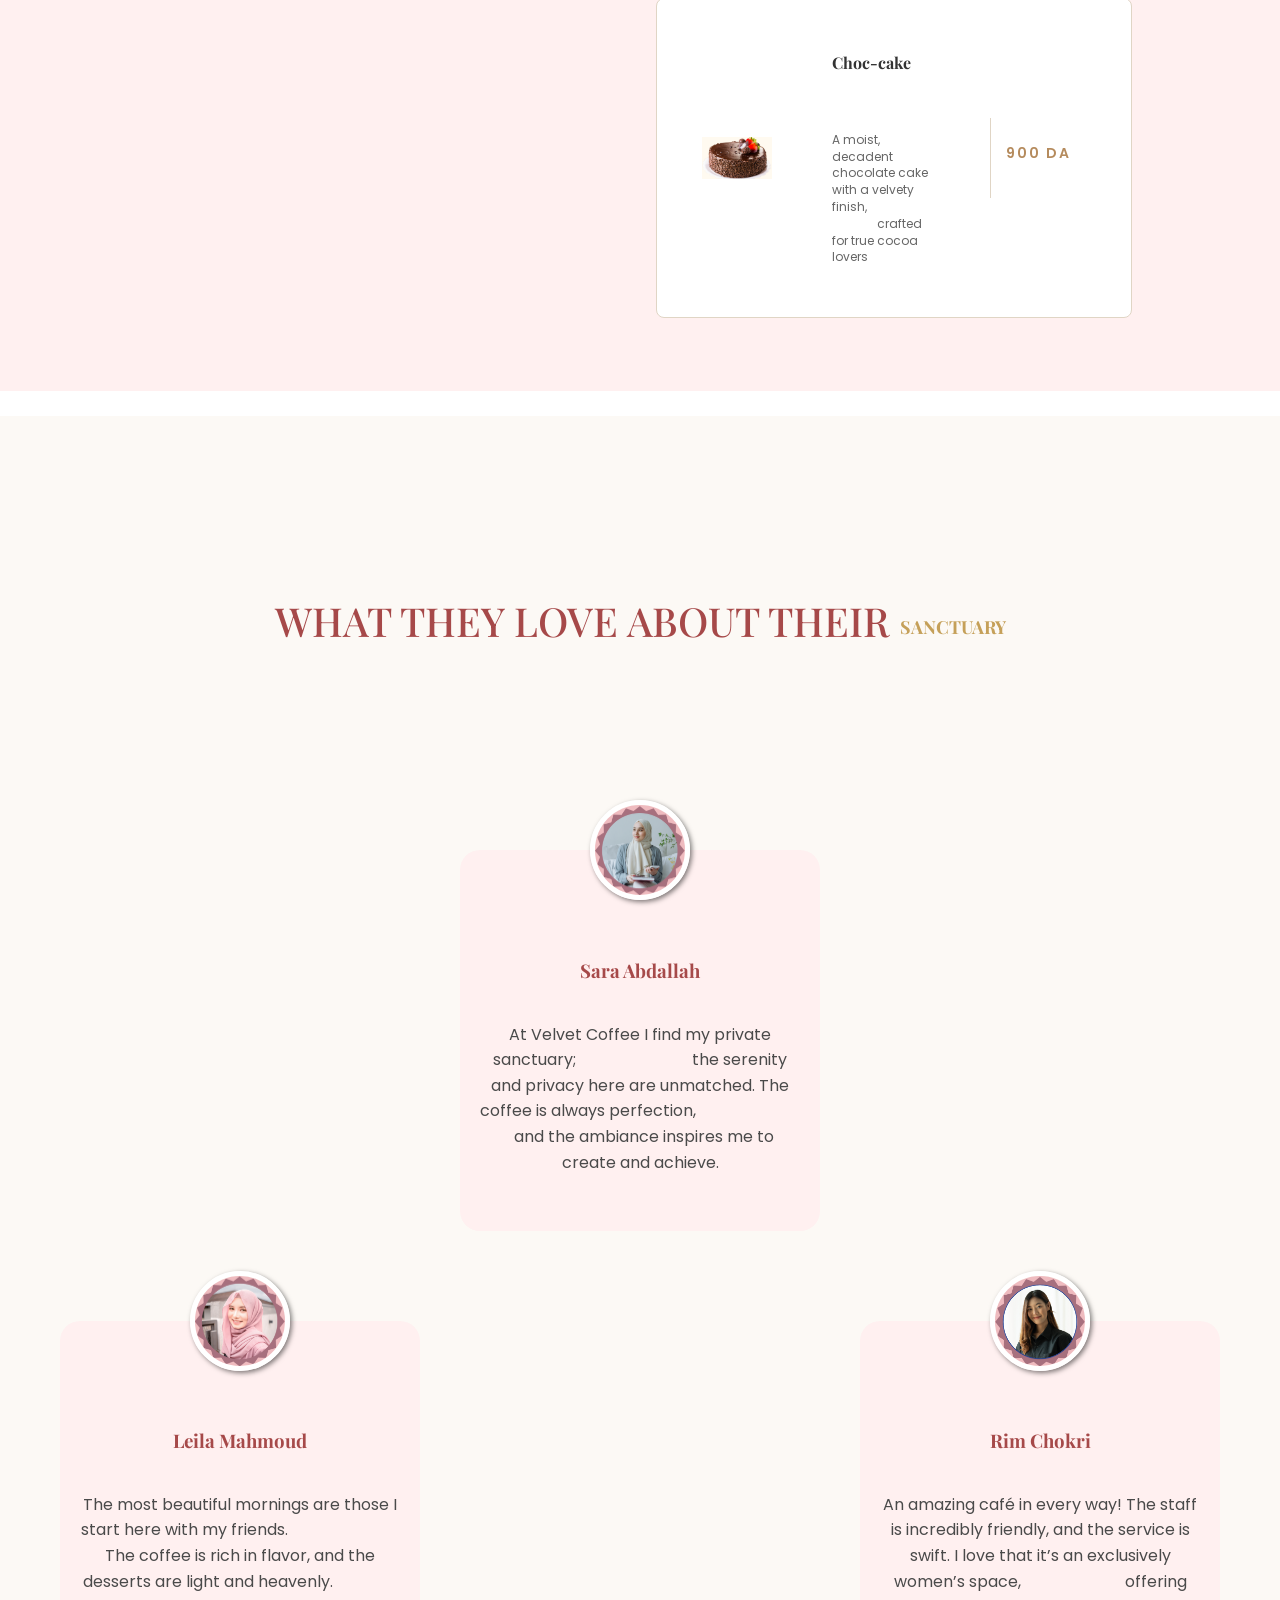
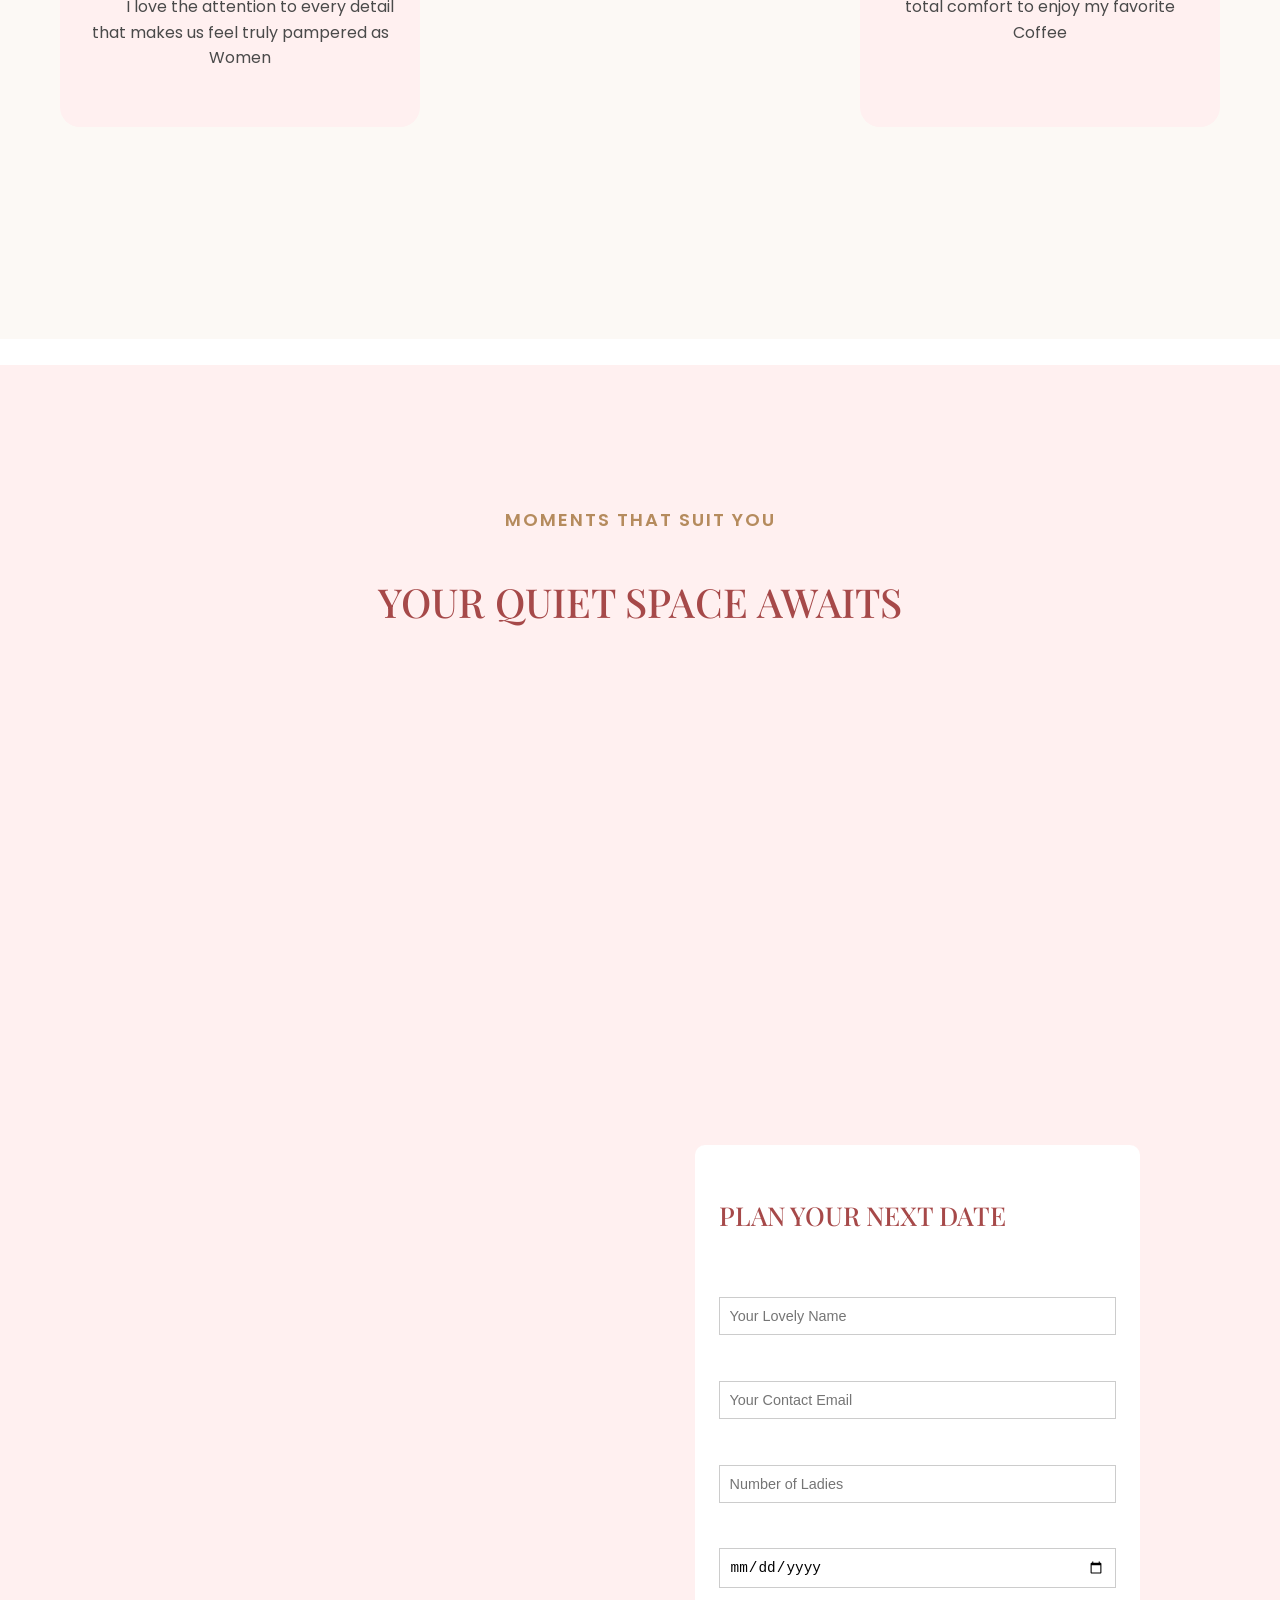
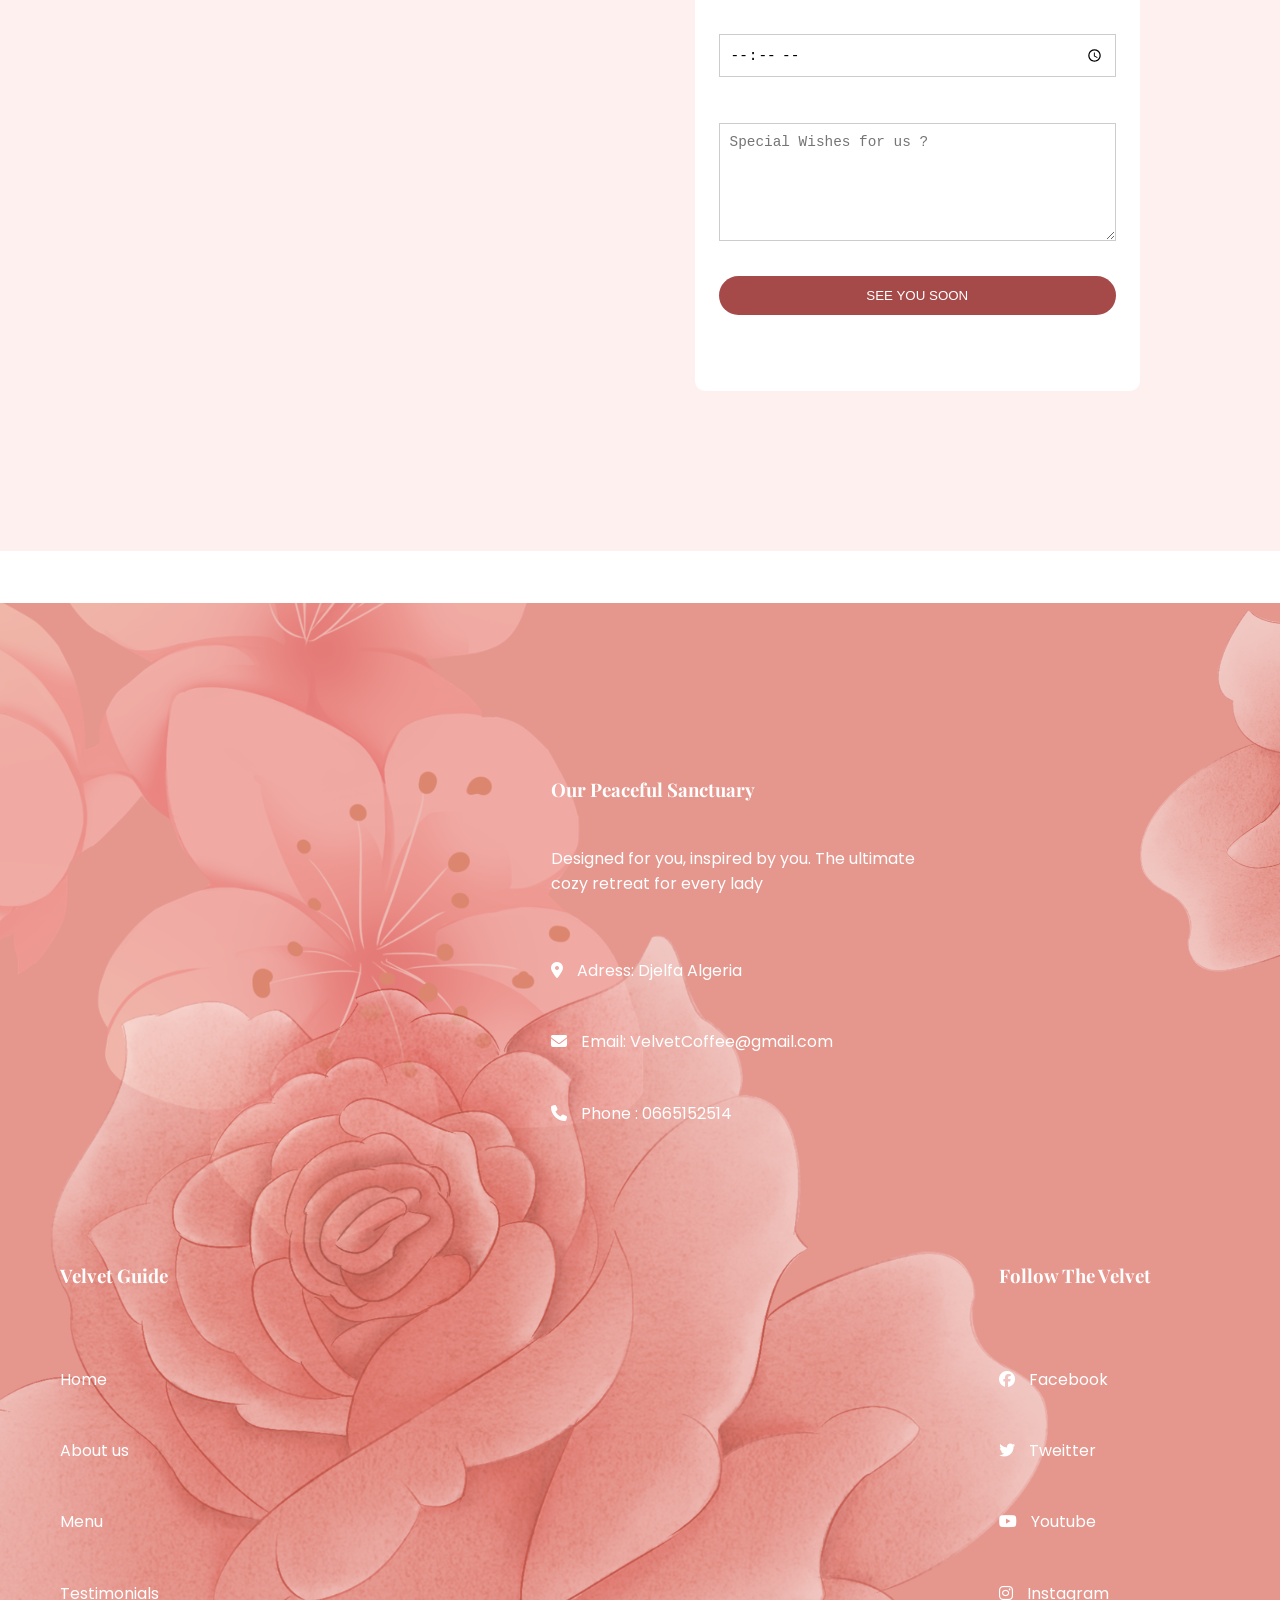
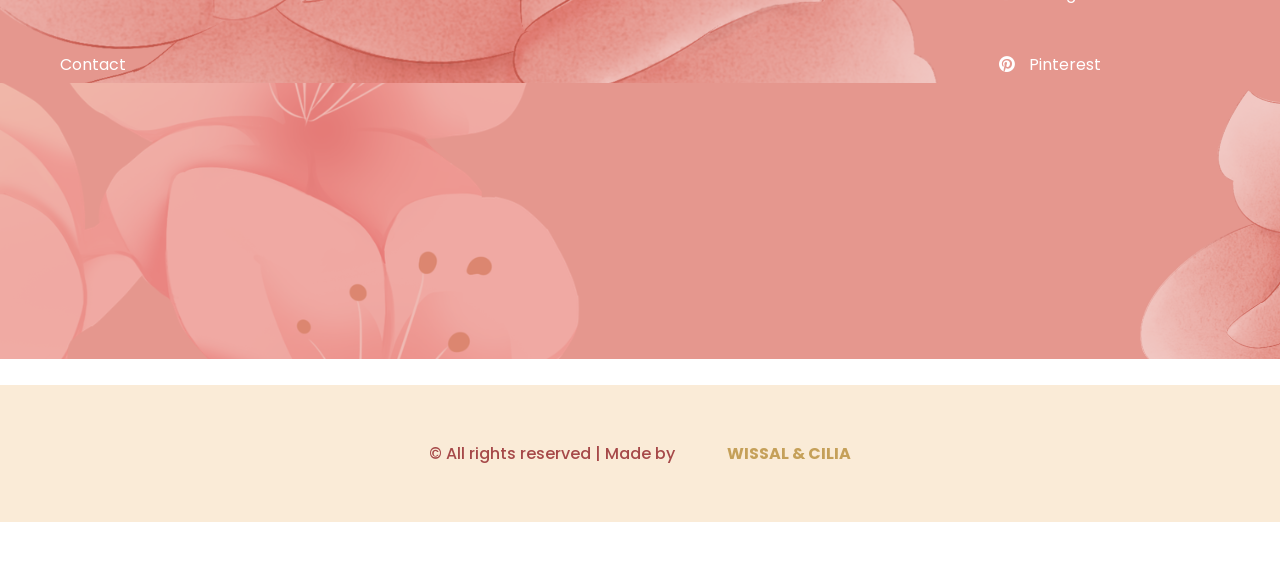
==== commit bbe8942d: "Add files via upload" ====
--- a/index.html
+++ b/index.html
@@ -1,4 +1,3 @@
-
 <!DOCTYPE html>
 <html lang="en">
 <head>
@@ -206,21 +205,21 @@
                 </div>
                 <div class="row">
                     <div class="item">
-                        <img src="./img-coffee/person1.png" alt="Sara abdallah ">
+                        <img src="./img-coffee/person1.png" alt="Sara Abdallah ">
                         <h3>Sara Abdallah</h3>
                         <p>At Velvet Coffee I find my private sanctuary; 
                             the serenity and privacy here are unmatched. The coffee is always perfection, 
                             and the ambiance inspires me to create and achieve. </p>
                     </div>
                     <div class="item">
-                        <img src="./img-coffee/person2.png" alt="Leila mahmoud ">
+                        <img src="./img-coffee/person2.png" alt="Leila Mahmoud ">
                         <h3>Leila Mahmoud</h3>
                         <p>The most beautiful mornings are those I start here with my friends.
                             The coffee is rich in flavor, and the desserts are light and heavenly.
                           I love the attention to every detail that makes us feel truly pampered as Women </p>
                             </div>
                             <div class="item">
-                        <img src="./img-coffee/person3.png" alt="Rim chokri">
+                        <img src="./img-coffee/person3.png" alt="Rim Chokri">
                         <h3>Rim Chokri</h3>
                         <p>An amazing café in every way! The staff is incredibly friendly, and the service is swift. I love that it’s an exclusively women’s space,
                          offering total comfort to enjoy my favorite Coffee </p>
@@ -306,4 +305,4 @@
        <!-- footer end -->
 
 </body>
-</html>
+</html>
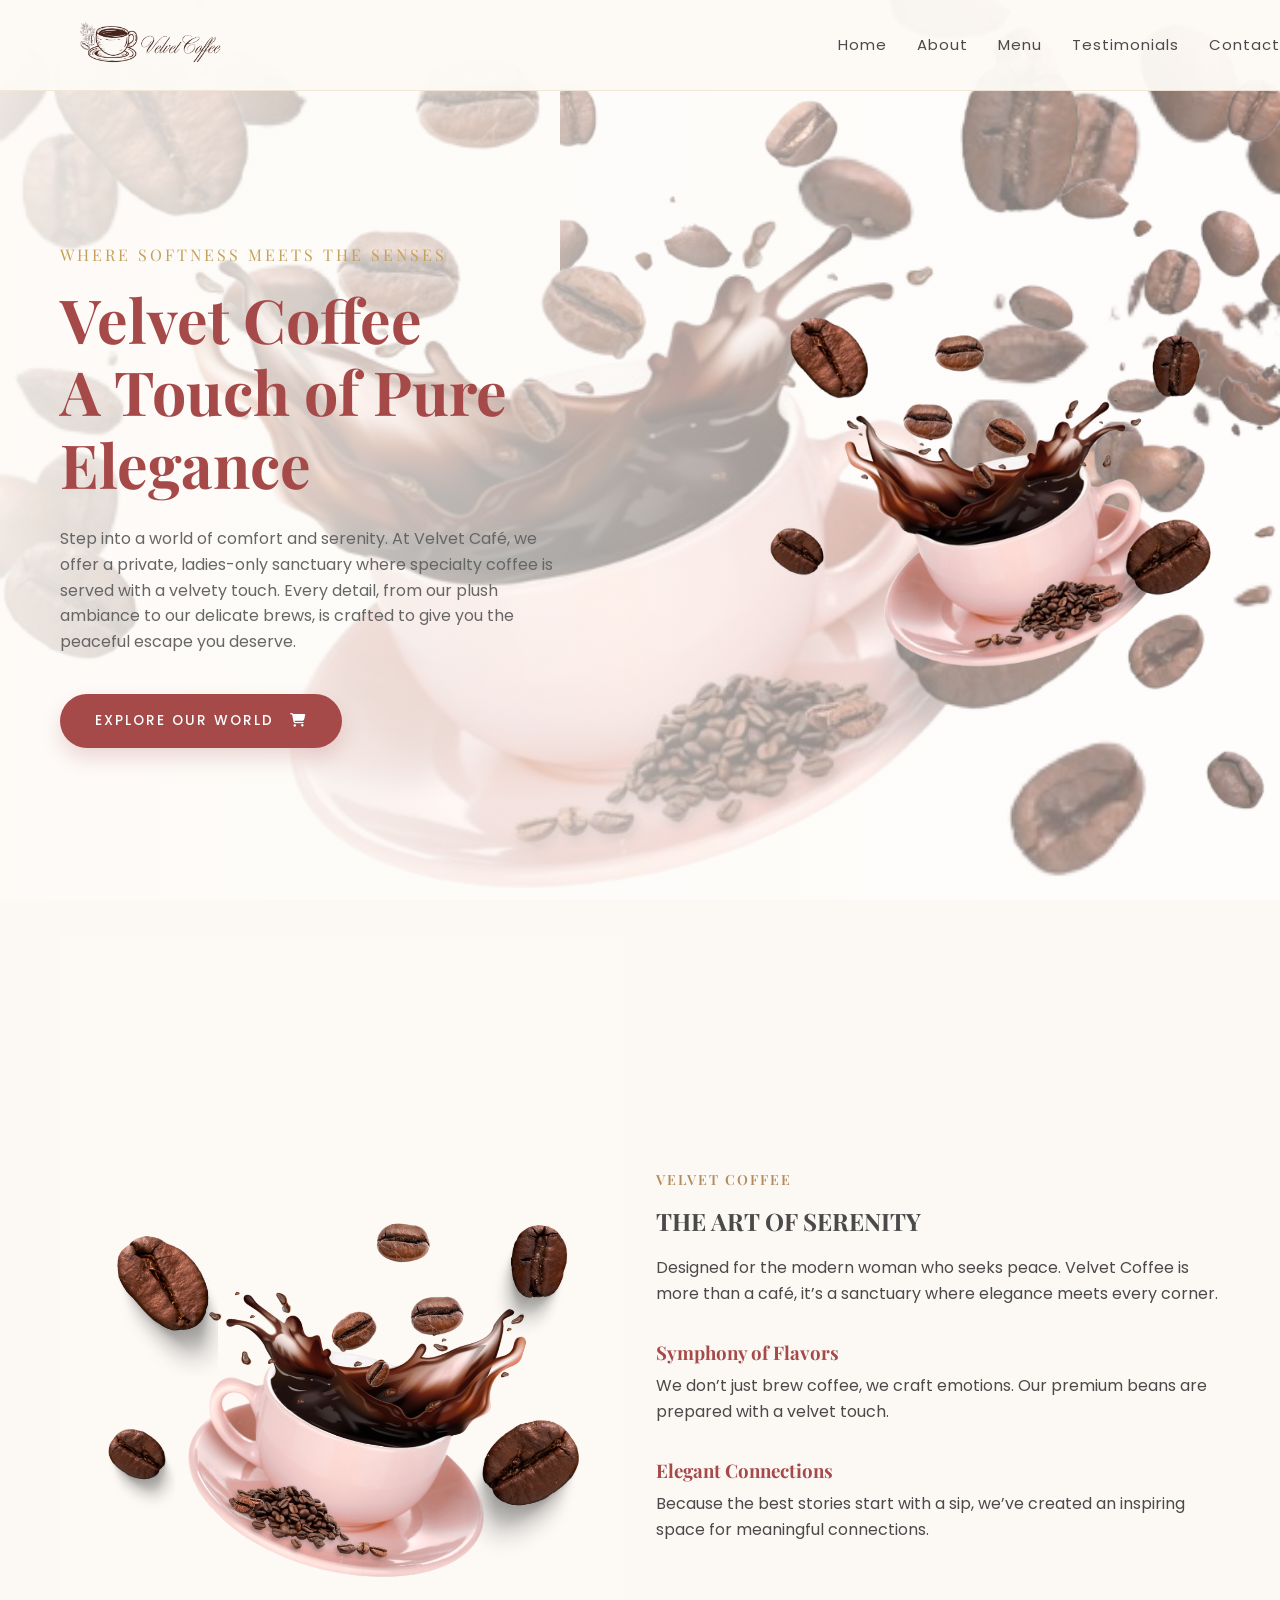
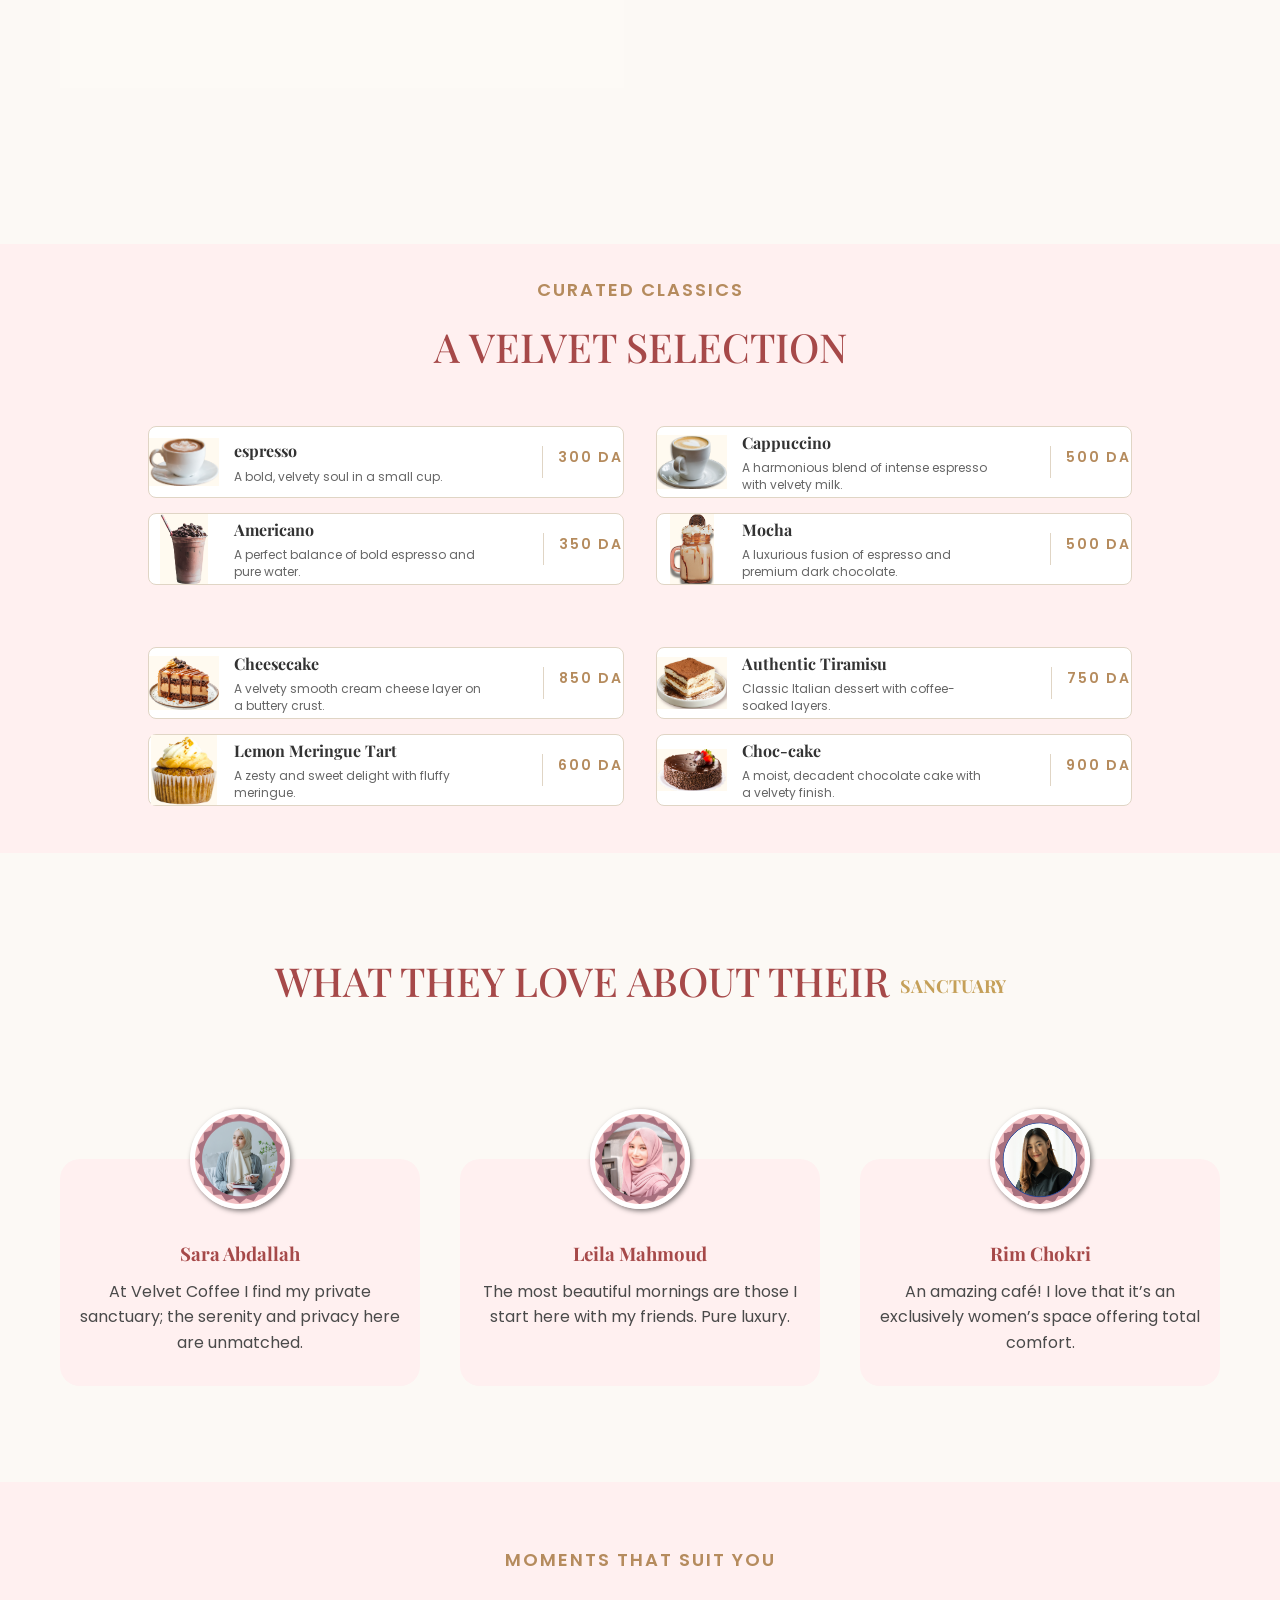
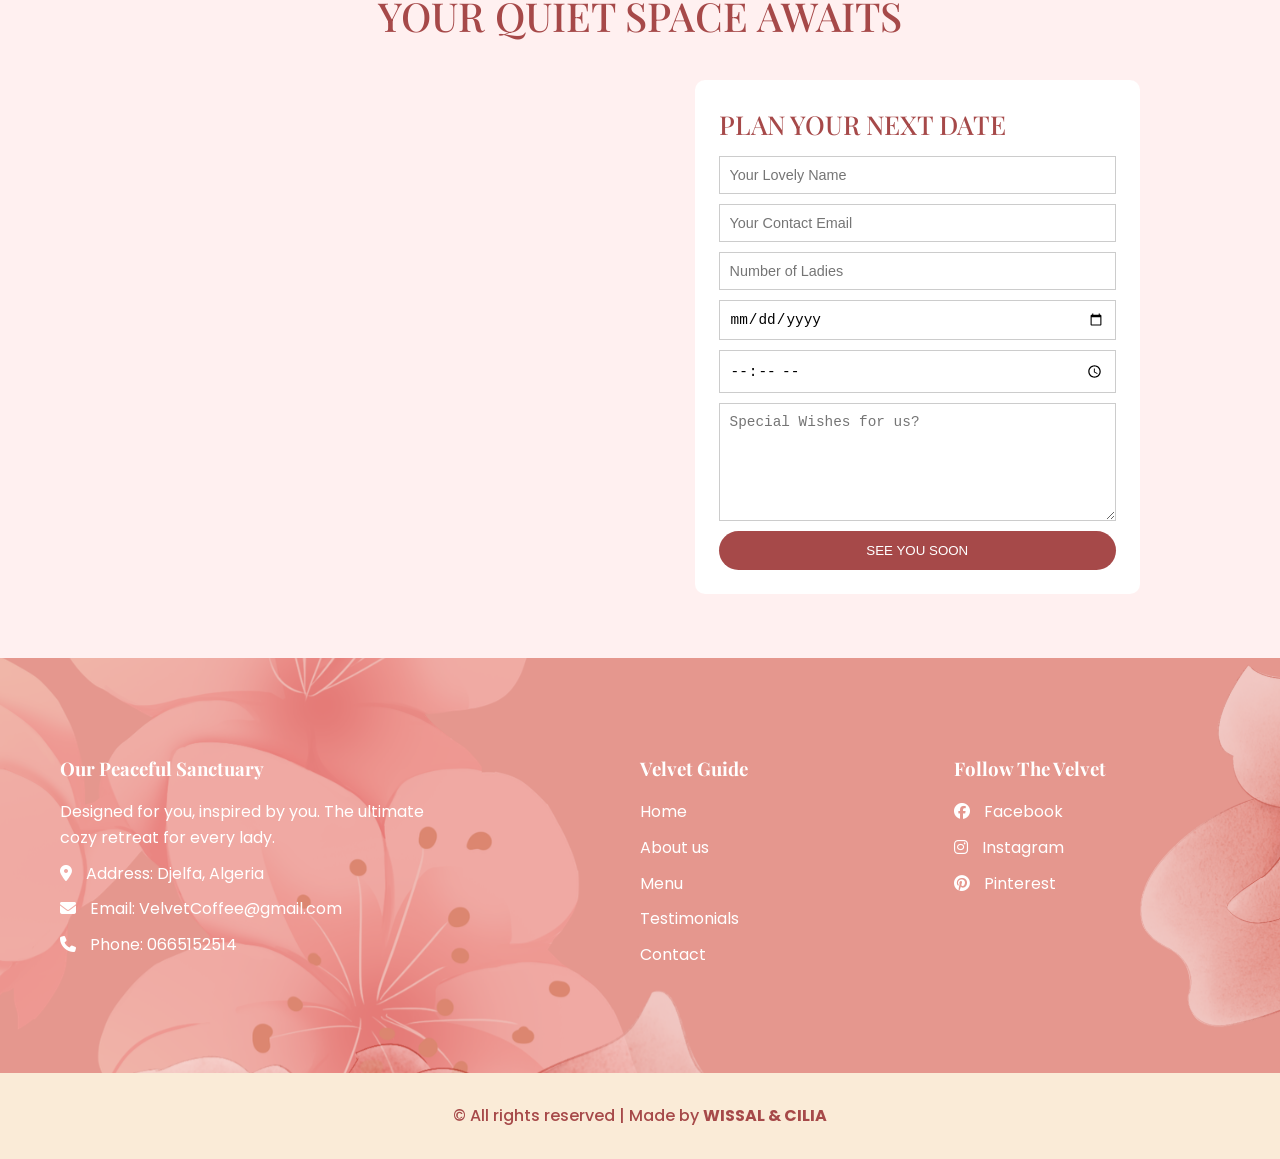
==== commit 0da7a7e5: "Update index.html" ====
--- a/index.html
+++ b/index.html
@@ -1,308 +1,254 @@
 <!DOCTYPE html>
 <html lang="en">
 <head>
-    <meta charset="UTF-8">
-    <meta name="viewport" content="width=device-width, initial-scale=1.0">
-    <title>Velvet Coffee | Elegant Women's Sanctuary</title>
-    
-    <link href="https://fonts.googleapis.com/css2?family=Playfair+Display:ital,wght@0,400..900;1,400..900&family=Poppins:wght@200;300;400;500&display=swap" rel="stylesheet">
-    
-    <link rel="stylesheet" href="style.css">
-    <link rel="stylesheet" href="https://cdnjs.cloudflare.com/ajax/libs/font-awesome/6.5.1/css/all.min.css">
+    <meta charset="UTF-8">
+    <meta name="viewport" content="width=device-width, initial-scale=1.0">
+    <title>Velvet Coffee | Elegant Women's Sanctuary</title>
+    
+    <link href="https://fonts.googleapis.com/css2?family=Playfair+Display:ital,wght@0,400..900;1,400..900&family=Poppins:wght@200;300;400;500&display=swap" rel="stylesheet">
+    
+    <link rel="stylesheet" href="style.css">
+    
+    <link rel="stylesheet" href="https://cdnjs.cloudflare.com/ajax/libs/font-awesome/6.5.1/css/all.min.css">
 </head>
 <body>
 
-    <header id="header">
-        <nav class="navbar">
-            <a href="#home">
-                <img src="./img-coffee/logooooo.png" alt="Velvet Café Logo" class="logo">
-            </a>
-            <ul>
-                <li><a href="#home">Home</a></li>
-                <li><a href="#about">About</a></li>
-                <li><a href="#menu">Menu</a></li>
-                <li><a href="#testimonials">Testimonials</a></li>
-                <li><a href="#contact">Contact</a></li>
-            </ul>
-        </nav>
-    </header>
-
-    <main>
-        <section id="home">
-            <div class="container">
-                <div class="home-content">
-                    <div class="home-text">
-                        <h3>Where Softness Meets the Senses</h3>
-                        <h1>Velvet Coffee<br>A Touch of Pure Elegance</h1>
-                        <p>
-                           Step into a world of comfort and serenity. At Velvet Café, 
-                           we offer a private, ladies-only sanctuary where specialty coffee 
-                           is served with a velvety touch. Every detail, from our plush
-                           ambiance to our delicate brews, is crafted to give you 
-                           the peaceful escape you deserve.
-                        </p>
-                        <a href="#menu" class="btn">
-                            Explore Our World <i class="fa-solid fa-cart-shopping"></i>
-                        </a>
-                    </div>
-                    
-                    <div class="home-image">
-                        <img src="./img-coffee/pink_cup00000-removebg-preview.png" alt="Elegant Pink Coffee Cup">
-                    </div>
-                 </div>
-            </div>
-        </section>
-        <!-- About start -->
-         <section id="about">
-            <div class="container">
-                <div class="row">
-    <img src="./img-coffee/About.png" alt="coffee"> <div class="about-content">
-        <h2>
-            <span class="text-primary">َVELVET Coffee</span> THE ART OF SERENITY 
-        </h2>
-        <p>Designed for the modern woman who seeks peace.
-         Velvet Coffee is more than a café, it’s a sanctuary 
-         where elegance meets every corner, offering you a 
-         gentle breath of fresh air.
-        </p>
-        <div class="item">
-            <h3>Symphony of Flavors </h3>
-            <p>We don’t just brew coffee, we craft emotions.
-                 Our premium beans are prepared with a velvet 
-                 touch to ensure that every sip is a luxurious 
-                 journey for your senses. </p>
-        </div>
-        <div class="item">
-            <h3> Elegant Connections</h3>
-            <p>Because the best stories start with a sip, we’ve 
-                created an inspiring space for meaningful
-                 connections. At Velvet, every tiny detail—from 
-                 the aroma to the warm hospitality—is designed to 
-                 leave a gentle smile on your soul. </p>
-        </div>
-    </div>
-</div>
-                </div>
-            </div>
-         </section>
-        <!-- menu start -->
-         <section id="menu">
-            <div class="container">
-                <div class="heading">
-                    <span class="text-primary">Curated Classics</span>
-                    <h2>A Velvet Selection</h2>
-                </div>
-                <div class="row">
-                    <div class="col">
-                        <!-- item 1 -->
-                         <div class="item">
-                            <img src="./img-coffee/espresso1.png" alt="espresso">
-                            <div class="details">
-                                <h3>espresso</h3>
-                                <p>A bold, velvety soul in a small cup. 
-                                    The pure essence of coffee</p>
-                            </div>
-                            <div class="price">
-                                <p class="text-primary"> 300 DA</p>
-                         </div>
-                    </div>
-                    <div class="col"></div>
-                    <!-- item 2 -->
-                         <div class="item">
-                            <img src="./img-coffee/Americano.png" alt="Americano">
-                            <div class="details">
-                                <h3>Americano</h3>
-                                <p>A perfect balance of bold espresso and pure water,
-                                     for a rich, long-lasting Flavor</p>
-                            </div>
-                            <div class="price">
-                                <p class="text-primary"> 350 DA</p>
-                         </div>
-                    </div>
-                    <!-- item 3 -->
-                         <div class="item">
-                            <img src="./img-coffee/Cappuccino1.png"alt="Cappuccino">
-                            <div class="details">
-                                <h3>Cappuccino</h3>
-                                <p>A harmonious blend of intense espresso with velvety 
-                                    steamed milk and a rich layer of micro-foam</p>
-                            </div>
-                            <div class="price">
-                                <p class="text-primary"> 500 DA</p>
-                         </div>
-                    </div>
-                    <!-- item 4 -->
-                         <div class="item">
-                            <img src="./img-coffee/Mocha.png"alt="Mocha">
-                            <div class="details">
-                                <h3>Mocha</h3>
-                                <p>A luxurious fusion of bold espresso and premium dark chocolate,
-                                     finished with creamy steamed milk.</p>
-                            </div>
-                            <div class="price">
-                                <p class="text-primary"> 500 DA</p>
-                         </div>
-                    </div>
-                </div>
-                <div 
-            <div class="col">
-                 <!-- item 5 -->
-                         <div class="item">
-                            <img src="./img-coffee/Cheesecake.png"alt="Cheesecake">
-                            <div class="details">
-                                <h3>Cheesecake</h3>
-                                <p>A velvety smooth cream cheese layer on a buttery crust, topped with a rich golden caramel glaze and a
-                                 delicate touch of sea salt for a perfect flavor balance</p>
-                            </div>
-                            <div class="price">
-                                <p class="text-primary"> 850 DA</p>
-                         </div>
-                    </div>
-                     <!-- item 6 -->
-                         <div class="item">
-                            <img src="./img-coffee/tartlim.png"alt="Lemon Meringue Tart">
-                            <div class="details">
-                                <h3>Lemon Meringue Tart</h3>
-                                <p> velvety soul in a small cup. 
-                                    The pure essence of coffee</p>
-                            </div>
-                            <div class="price">
-                                <p class="text-primary"> 600 DA</p>
-                         </div>
-                    </div>
-                     <!-- item 7 -->
-                         <div class="item">
-                            <img src="./img-coffee/tiramissu.png"alt="Authentic Tiramisu">
-                            <div class="details">
-                                <h3>Authentic Tiramisu</h3>
-                                <p> velvety soul in a small cup. 
-                                    The pure essence of coffeer</p>
-                            </div>
-                            <div class="price">
-                                <p class="text-primary"> 750 DA</p>
-                         </div>
-                    </div>
-                     <!-- item 8 -->
-                         <div class="item">
-                            <img src="./img-coffee/Chococake.png"alt="Choc-cake">
-                            <div class="details">
-                                <h3>Choc-cake</h3>
-                                <p>A moist, decadent chocolate cake with a velvety finish,
-                                     crafted for true cocoa lovers</p>
-                            </div>
-                            <div class="price">
-                                <p class="text-primary"> 900 DA</p>
-                         </div>
-                    </div>
-
-         </section>
-         <!-- menu end -->
-          <!-- testimonials start -->
-           <section id="testimonials">
-            <div class="container">
-                <div class="heading">
-                    <h2>What They Love About Their <span class="gold-text">Sanctuary</span></h2>
-                </div>
-                <div class="row">
-                    <div class="item">
-                        <img src="./img-coffee/person1.png" alt="Sara Abdallah ">
-                        <h3>Sara Abdallah</h3>
-                        <p>At Velvet Coffee I find my private sanctuary; 
-                            the serenity and privacy here are unmatched. The coffee is always perfection, 
-                            and the ambiance inspires me to create and achieve. </p>
-                    </div>
-                    <div class="item">
-                        <img src="./img-coffee/person2.png" alt="Leila Mahmoud ">
-                        <h3>Leila Mahmoud</h3>
-                        <p>The most beautiful mornings are those I start here with my friends.
-                            The coffee is rich in flavor, and the desserts are light and heavenly.
-                          I love the attention to every detail that makes us feel truly pampered as Women </p>
-                            </div>
-                            <div class="item">
-                        <img src="./img-coffee/person3.png" alt="Rim Chokri">
-                        <h3>Rim Chokri</h3>
-                        <p>An amazing café in every way! The staff is incredibly friendly, and the service is swift. I love that it’s an exclusively women’s space,
-                         offering total comfort to enjoy my favorite Coffee </p>
-                            </div>
-                </div>
-            </div>
-
-
-           </section>
-          <!-- testimonials end -->
-        
-          <!-- contact start -->
-           <section id="contact">
-            <div class="container">
-                <div class="heading">
-                    <span class="text-primary">Moments that suit you</span><!-- لحظات تليق بك -->
-                    <h2>Your Quiet Space Awaits</h2><!-- مساحتك الهادئة بانتظارك -->
-                </div>
-                <div class="row">
-                    <div class="map"><iframe src="https://www.google.com/maps/embed?pb=!1m18!1m12!1m3!1d13126.33852378198!2d3.2745022555807384!3d34.66519151575244!2m3!1f0!2f0!3f0!3m2!1i1024!2i768!4f13.1!3m3!1m2!1s0x1289cf004db61dcf%3A0x160d89573247bed9!2sBelkisse%20women&#39;s%20coffee!5e0!3m2!1sar!2sdz!4v1774488169724!5m2!1sar!2sdz" width="600" height="450" style="border:0;" allowfullscreen="" loading="lazy" referrerpolicy="no-referrer-when-downgrade"></iframe></div>
-                    <div class="contact-content">
-                        <h3>Plan Your Next Date</h3><!-- خططي لموعدك القادم -->
-                        <form>
-                            <input type="text" name="Your Lovely Name" id="Your Lovely Name" placeholder="Your Lovely Name">
-                            <input type="gmail" name="Your Contact Email" id="Your Contact Email" placeholder="Your Contact Email">
-                            <input type="number" name="Number of Ladies" id="Number of Ladies" placeholder="Number of Ladies">
-                            <input type="date" name="Pick Your Perfect Day" id="Pick Your Perfect Day">
-                            <input type="time" name="time" id="time">
-                            <textarea name="message" id="message" placeholder="Special Wishes for us ?"rows="6 "></textarea>
-                            <button type="submit" class="btn-sumbit">See You Soon</button>
-
-                        </form>
-                    </div>
-                </div>
-            </div>
-
-
-
-           <!-- contact end -->
-    </main>
-     <!-- footer start-->
-      <footer id="footer">
-        <div class="footer-top">
-            <div class="container">
-                <div class="row">
-                    <div class="col">
-                        <h3>Our Peaceful Sanctuary</h3><!--ملاذنا الهادئ -->
-                        <p>Designed for you, inspired by you. The ultimate cozy retreat for every lady</p>
-                        <ul>
-                            <li><i class="fa-solid fa-location-dot"></i> Adress: Djelfa Algeria</li>
-                            <li><i class="fa-solid fa-envelope"></i> Email: VelvetCoffee@gmail.com</li>
-                            <li><i class="fa-solid fa-phone"></i> Phone : 0665152514</li>
-                        </ul>
-                    </div>
-                    <div class="col">
-                        <h3>Velvet Guide </h3>
-                        <ul>
-                            <li><a href="#home">Home</a></li>
-                            <li><a href="about">About us</a></li>
-                            <li><a href="#menu">Menu</Menu></a></li>
-                            <li><a href="#testimonials">Testimonials</a></li>
-                            <li><a href="#contact">Contact</a></li>
-                        </ul>
-                    </div>
-                    <div class="col">
-                        <h3>Follow The Velvet</h3>
-                        <ul>
-                            <li><a href="#"><i class="fa-brands fa-facebook"></i> Facebook</a></li>
-                            <li><a href="#"><i class="fa-brands fa-twitter"></i></i> Tweitter</a></li>
-                            <li><a href="#"><i class="fa-brands fa-youtube"></i></i> Youtube</a></li>
-                            <li><a href="#"><i class="fa-brands fa-instagram"></i></i> Instagram</a></li>
-                            <li><a href="#"><i class="fa-brands fa-pinterest"></i> Pinterest</a></li>
-                        </ul>
-                    </div>
-                </div>
-            </div>
-        </div>
-        <div class="copyright">
-            <p>&copy; All rights reserved | Made by <strong><a href="https://WISSALCILIA.com"target="_blank">
-                WISSAL & CILIA</a></strong></p>
-        </div>
-      </footer>
-       <!-- footer end -->
+    <header id="header">
+        <nav class="navbar">
+            <a href="#home">
+                <img src="logooooo.png" alt="Velvet Café Logo" class="logo">
+            </a>
+            <ul>
+                <li><a href="#home">Home</a></li>
+                <li><a href="#about">About</a></li>
+                <li><a href="#menu">Menu</a></li>
+                <li><a href="#testimonials">Testimonials</a></li>
+                <li><a href="#contact">Contact</a></li>
+            </ul>
+        </nav>
+    </header>
+
+    <main>
+        <section id="home">
+            <div class="container">
+                <div class="home-content">
+                    <div class="home-text">
+                        <h3>Where Softness Meets the Senses</h3>
+                        <h1>Velvet Coffee<br>A Touch of Pure Elegance</h1>
+                        <p>
+                           Step into a world of comfort and serenity. At Velvet Café, 
+                           we offer a private, ladies-only sanctuary where specialty coffee 
+                           is served with a velvety touch. Every detail, from our plush
+                           ambiance to our delicate brews, is crafted to give you 
+                           the peaceful escape you deserve.
+                        </p>
+                        <a href="#menu" class="btn">
+                            Explore Our World <i class="fa-solid fa-cart-shopping"></i>
+                        </a>
+                    </div>
+                    
+                    <div class="home-image">
+                        <img src="pink_cup00000-removebg-preview.png" alt="Elegant Pink Coffee Cup">
+                    </div>
+                 </div>
+            </div>
+        </section>
+
+        <section id="about">
+            <div class="container">
+                <div class="row">
+                    <img src="About.png" alt="coffee"> 
+                    <div class="about-content">
+                        <h2><span class="text-primary">VELVET Coffee</span> THE ART OF SERENITY</h2>
+                        <p>Designed for the modern woman who seeks peace. Velvet Coffee is more than a café, it’s a sanctuary where elegance meets every corner.</p>
+                        <div class="item">
+                            <h3>Symphony of Flavors</h3>
+                            <p>We don’t just brew coffee, we craft emotions. Our premium beans are prepared with a velvet touch.</p>
+                        </div>
+                        <div class="item">
+                            <h3>Elegant Connections</h3>
+                            <p>Because the best stories start with a sip, we’ve created an inspiring space for meaningful connections.</p>
+                        </div>
+                    </div>
+                </div>
+            </div>
+         </section>
+
+        <section id="menu">
+            <div class="container">
+                <div class="heading">
+                    <span class="text-primary">Curated Classics</span>
+                    <h2>A Velvet Selection</h2>
+                </div>
+                <div class="row">
+                    <div class="col">
+                         <div class="item">
+                            <img src="espresso1.png" alt="espresso">
+                            <div class="details">
+                                <h3>espresso</h3>
+                                <p>A bold, velvety soul in a small cup.</p>
+                            </div>
+                            <div class="price"><p class="text-primary">300 DA</p></div>
+                        </div>
+                        <div class="item">
+                            <img src="Americano.png" alt="Americano">
+                            <div class="details">
+                                <h3>Americano</h3>
+                                <p>A perfect balance of bold espresso and pure water.</p>
+                            </div>
+                            <div class="price"><p class="text-primary">350 DA</p></div>
+                        </div>
+                    </div>
+                    <div class="col">
+                         <div class="item">
+                            <img src="Cappuccino1.png" alt="Cappuccino">
+                            <div class="details">
+                                <h3>Cappuccino</h3>
+                                <p>A harmonious blend of intense espresso with velvety milk.</p>
+                            </div>
+                            <div class="price"><p class="text-primary">500 DA</p></div>
+                        </div>
+                        <div class="item">
+                            <img src="Mocha.png" alt="Mocha">
+                            <div class="details">
+                                <h3>Mocha</h3>
+                                <p>A luxurious fusion of espresso and premium dark chocolate.</p>
+                            </div>
+                            <div class="price"><p class="text-primary">500 DA</p></div>
+                        </div>
+                    </div>
+                </div>
+                <div class="row">
+                    <div class="col">
+                         <div class="item">
+                            <img src="Cheesecake.png" alt="Cheesecake">
+                            <div class="details">
+                                <h3>Cheesecake</h3>
+                                <p>A velvety smooth cream cheese layer on a buttery crust.</p>
+                            </div>
+                            <div class="price"><p class="text-primary">850 DA</p></div>
+                        </div>
+                        <div class="item">
+                            <img src="tartlim.png" alt="Lemon Meringue Tart">
+                            <div class="details">
+                                <h3>Lemon Meringue Tart</h3>
+                                <p>A zesty and sweet delight with fluffy meringue.</p>
+                            </div>
+                            <div class="price"><p class="text-primary">600 DA</p></div>
+                        </div>
+                    </div>
+                    <div class="col">
+                         <div class="item">
+                            <img src="tiramissu.png" alt="Authentic Tiramisu">
+                            <div class="details">
+                                <h3>Authentic Tiramisu</h3>
+                                <p>Classic Italian dessert with coffee-soaked layers.</p>
+                            </div>
+                            <div class="price"><p class="text-primary">750 DA</p></div>
+                        </div>
+                        <div class="item">
+                            <img src="Chococake.png" alt="Choc-cake">
+                            <div class="details">
+                                <h3>Choc-cake</h3>
+                                <p>A moist, decadent chocolate cake with a velvety finish.</p>
+                            </div>
+                            <div class="price"><p class="text-primary">900 DA</p></div>
+                        </div>
+                    </div>
+                </div>
+            </div>
+         </section>
+
+        <section id="testimonials">
+            <div class="container">
+                <div class="heading">
+                    <h2>What They Love About Their <span class="gold-text">Sanctuary</span></h2>
+                </div>
+                <div class="row">
+                    <div class="item">
+                        <img src="person1.png" alt="Sara Abdallah">
+                        <h3>Sara Abdallah</h3>
+                        <p>At Velvet Coffee I find my private sanctuary; the serenity and privacy here are unmatched.</p>
+                    </div>
+                    <div class="item">
+                        <img src="person2.png" alt="Leila Mahmoud">
+                        <h3>Leila Mahmoud</h3>
+                        <p>The most beautiful mornings are those I start here with my friends. Pure luxury.</p>
+                    </div>
+                    <div class="item">
+                        <img src="person3.png" alt="Rim Chokri">
+                        <h3>Rim Chokri</h3>
+                        <p>An amazing café! I love that it’s an exclusively women’s space offering total comfort.</p>
+                    </div>
+                </div>
+            </div>
+        </section>
+        
+        <section id="contact">
+            <div class="container">
+                <div class="heading">
+                    <span class="text-primary">Moments that suit you</span>
+                    <h2>Your Quiet Space Awaits</h2>
+                </div>
+                <div class="row">
+                    <div class="map">
+                        <iframe src="https://www.google.com/maps/embed?pb=!1m18!1m12!1m3!1d12345!2d3.0!3d34.0!2m3!1f0!2f0!3f0!3m2!1i1024!2i768!4f13.1!3m3!1m2!1s0x0%3A0x0!2zMzTCsDAwJzAwLjAiTiAzwrAwMCcwMC4wIkU!5e0!3m2!1sen!2sdz!4v123456789" width="100%" height="450" style="border:0;" allowfullscreen="" loading="lazy"></iframe>
+                    </div>
+                    <div class="contact-content">
+                        <h3>Plan Your Next Date</h3>
+                        <form>
+                            <input type="text" placeholder="Your Lovely Name">
+                            <input type="email" placeholder="Your Contact Email">
+                            <input type="number" placeholder="Number of Ladies">
+                            <input type="date">
+                            <input type="time">
+                            <textarea placeholder="Special Wishes for us?" rows="6"></textarea>
+                            <button type="submit" class="btn-sumbit">See You Soon</button>
+                        </form>
+                    </div>
+                </div>
+            </div>
+        </section>
+    </main>
+
+    <footer id="footer">
+        <div class="footer-top">
+            <div class="container">
+                <div class="row">
+                    <div class="col">
+                        <h3>Our Peaceful Sanctuary</h3>
+                        <p>Designed for you, inspired by you. The ultimate cozy retreat for every lady.</p>
+                        <ul>
+                            <li><i class="fa-solid fa-location-dot"></i> Address: Djelfa, Algeria</li>
+                            <li><i class="fa-solid fa-envelope"></i> Email: VelvetCoffee@gmail.com</li>
+                            <li><i class="fa-solid fa-phone"></i> Phone: 0665152514</li>
+                        </ul>
+                    </div>
+                    <div class="col">
+                        <h3>Velvet Guide</h3>
+                        <ul>
+                            <li><a href="#home">Home</a></li>
+                            <li><a href="#about">About us</a></li>
+                            <li><a href="#menu">Menu</a></li>
+                            <li><a href="#testimonials">Testimonials</a></li>
+                            <li><a href="#contact">Contact</a></li>
+                        </ul>
+                    </div>
+                    <div class="col">
+                        <h3>Follow The Velvet</h3>
+                        <ul>
+                            <li><a href="#"><i class="fa-brands fa-facebook"></i> Facebook</a></li>
+                            <li><a href="#"><i class="fa-brands fa-instagram"></i> Instagram</a></li>
+                            <li><a href="#"><i class="fa-brands fa-pinterest"></i> Pinterest</a></li>
+                        </ul>
+                    </div>
+                </div>
+            </div>
+        </div>
+        <div class="copyright">
+            <p>© All rights reserved | Made by <strong>WISSAL & CILIA</strong></p>
+        </div>
+    </footer>
 
 </body>
-</html>+</html>
